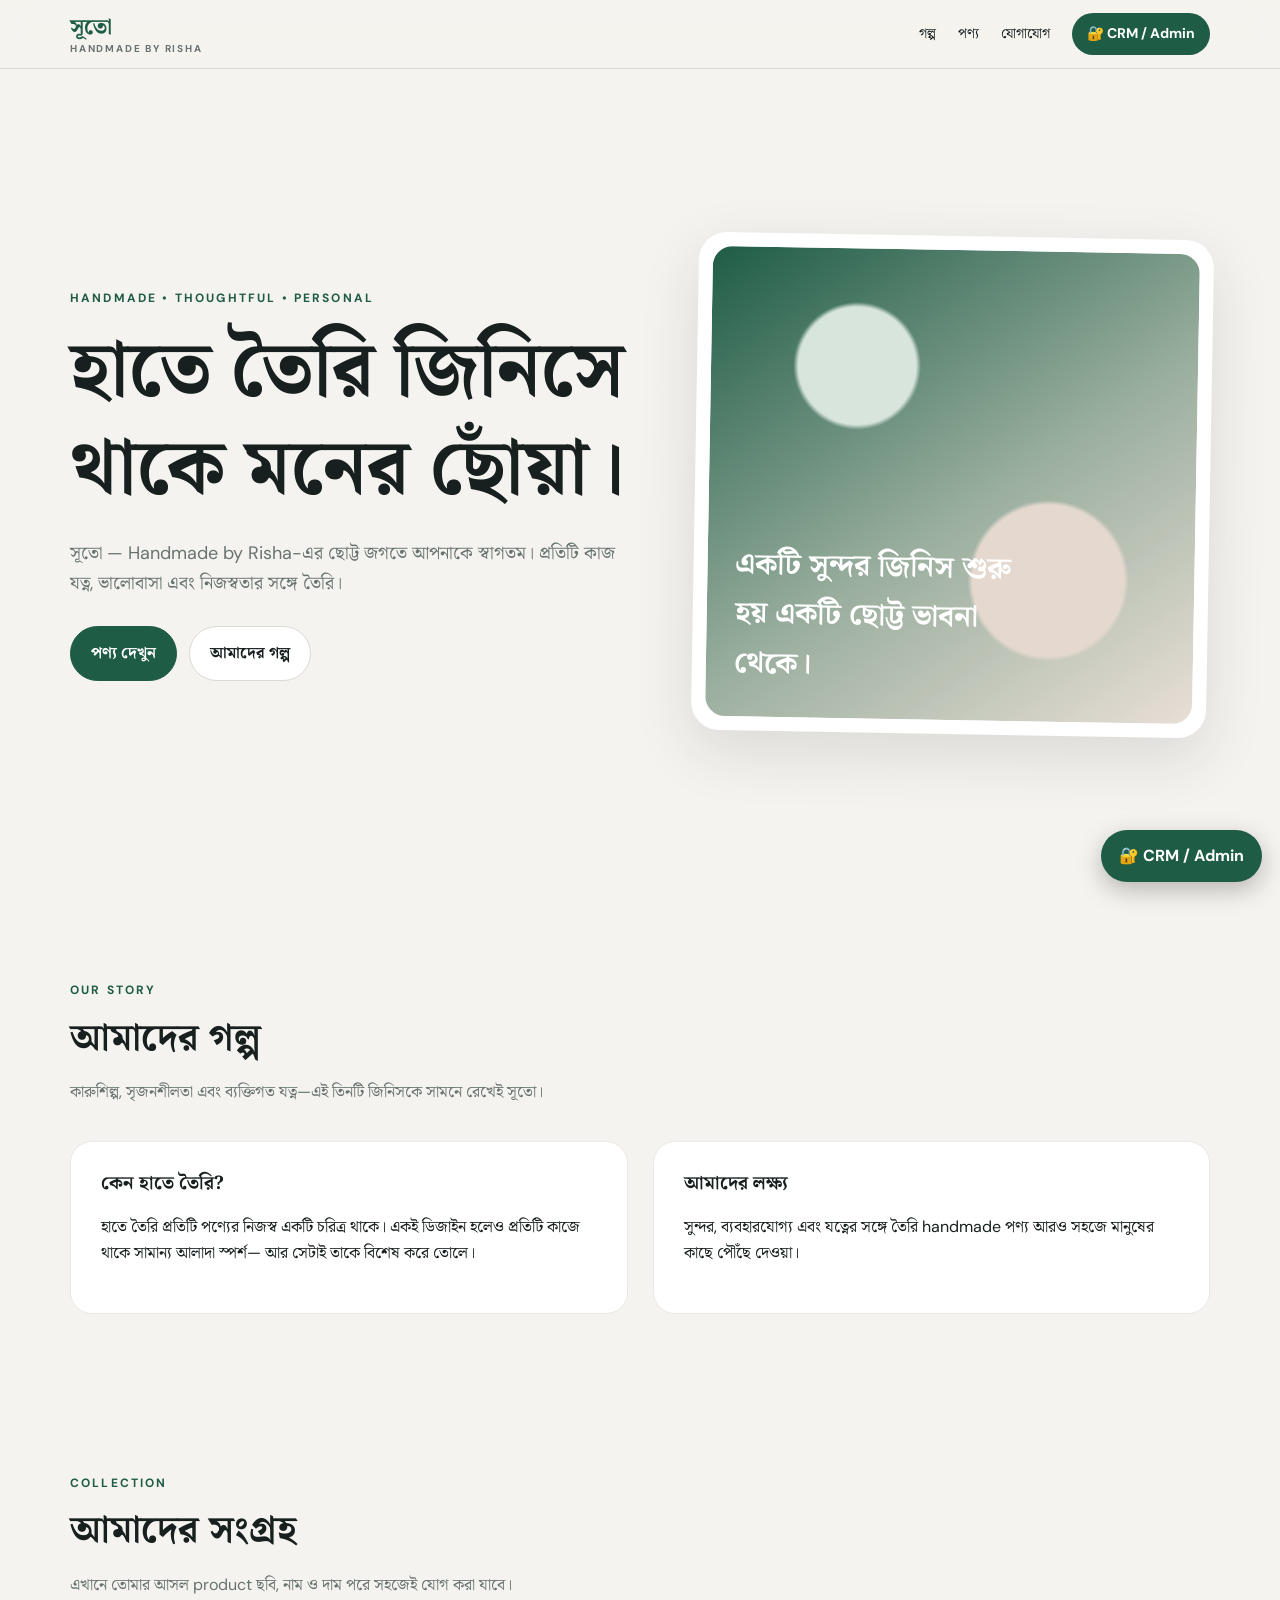
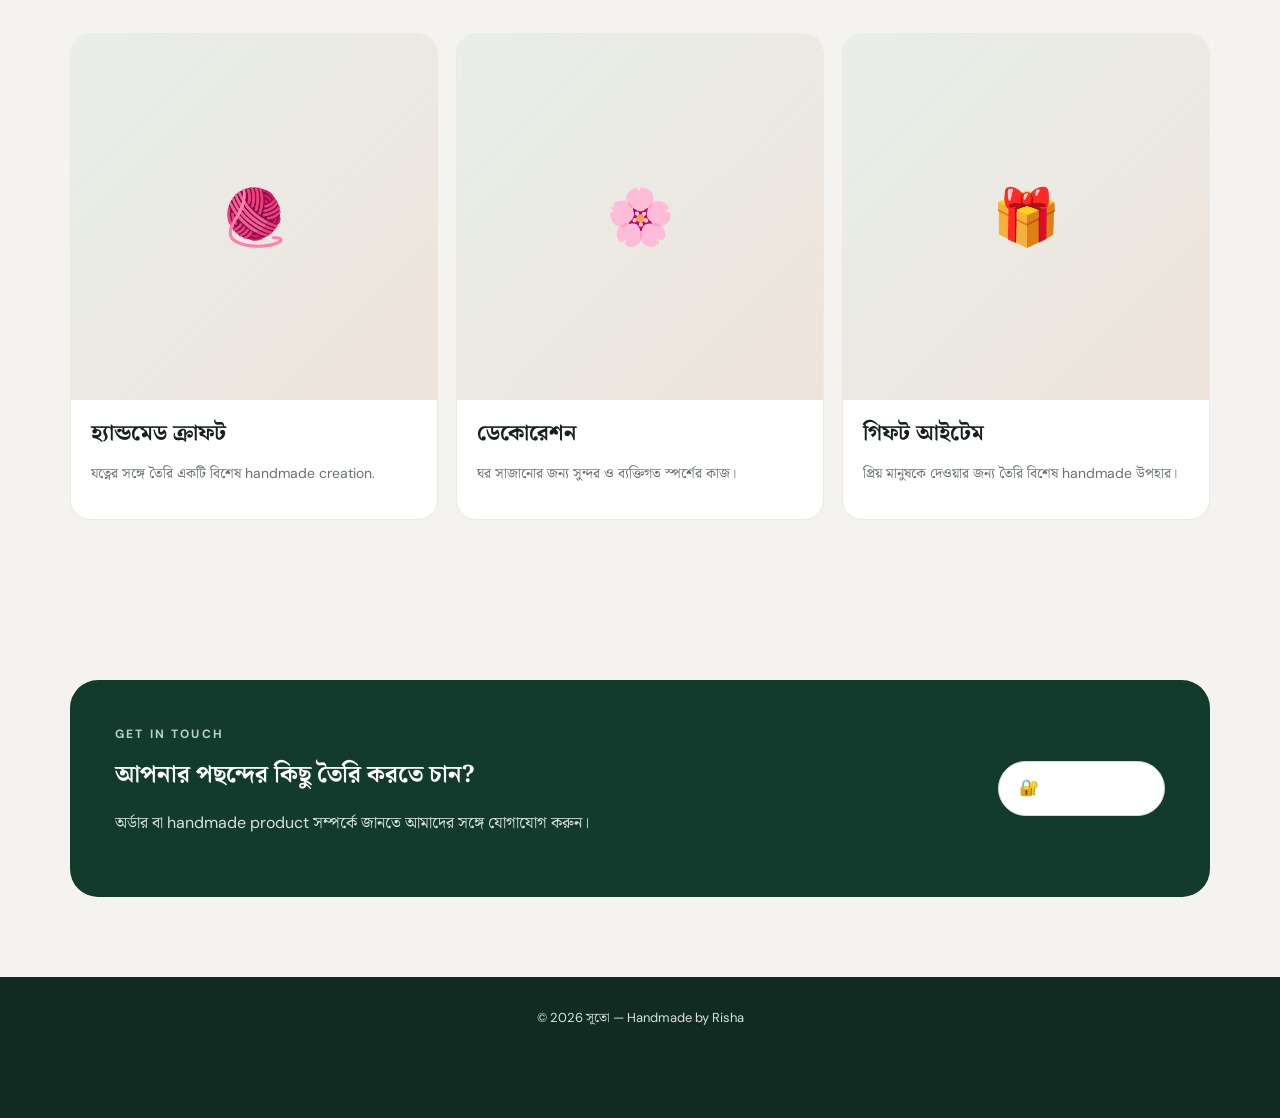
==== index.html @ 5e47f419 "Update index.html" ====
<!DOCTYPE html>
<html lang="bn">
<head>
  <meta charset="UTF-8">
  <meta name="viewport" content="width=device-width, initial-scale=1.0">
  <meta name="description" content="সূতো — Handmade by Risha | হাতে তৈরি সুন্দর ও যত্নের পণ্য">
  <title>সূতো — Handmade by Risha</title>

  <style>
    @import url('https://fonts.googleapis.com/css2?family=DM+Sans:wght@400;500;600;700&family=Noto+Serif+Bengali:wght@400;600;700&display=swap');

    :root{
      --bg:#f5f3ef;
      --paper:#ffffff;
      --ink:#17201f;
      --muted:#68736f;
      --green:#1e5c46;
      --green-dark:#123b2d;
      --line:#ddd9d3;
      --accent:#6b5549;
      --soft:#eaf0ec;
    }

    *{box-sizing:border-box;scroll-behavior:smooth}
    body{
      margin:0;
      background:var(--bg);
      color:var(--ink);
      font-family:"DM Sans","Noto Serif Bengali",sans-serif;
      line-height:1.65;
    }
    a{text-decoration:none;color:inherit}
    img{display:block;width:100%}

    .topbar{
      position:sticky;
      top:0;
      z-index:1000;
      background:rgba(245,243,239,.94);
      backdrop-filter:blur(14px);
      border-bottom:1px solid var(--line);
    }

    .nav{
      max-width:1180px;
      margin:auto;
      min-height:68px;
      padding:0 20px;
      display:flex;
      align-items:center;
      justify-content:space-between;
      gap:20px;
    }

    .brand{
      font-family:"Noto Serif Bengali",serif;
      font-size:22px;
      font-weight:700;
      color:var(--green);
      white-space:nowrap;
    }

    .brand small{
      display:block;
      font-family:"DM Sans",sans-serif;
      font-size:10px;
      letter-spacing:.18em;
      color:var(--muted);
      margin-top:-5px;
    }

    .links{
      display:flex;
      align-items:center;
      gap:22px;
      font-size:14px;
    }

    .links a:hover{color:var(--green)}

    .crm-nav{
      background:var(--green);
      color:#fff!important;
      padding:9px 15px;
      border-radius:999px;
      font-weight:700;
    }

    .hero{
      max-width:1180px;
      margin:auto;
      min-height:calc(100vh - 68px);
      padding:70px 20px;
      display:grid;
      grid-template-columns:1.05fr .95fr;
      align-items:center;
      gap:55px;
    }

    .eyebrow{
      color:var(--green);
      letter-spacing:.18em;
      text-transform:uppercase;
      font-size:12px;
      font-weight:700;
      margin-bottom:15px;
    }

    h1,h2,h3{
      font-family:"Noto Serif Bengali",serif;
      line-height:1.25;
      margin-top:0;
    }

    h1{
      font-size:clamp(42px,7vw,78px);
      margin-bottom:20px;
    }

    .hero p{
      max-width:600px;
      color:var(--muted);
      font-size:18px;
    }

    .actions{
      display:flex;
      flex-wrap:wrap;
      gap:12px;
      margin-top:28px;
    }

    .btn{
      display:inline-flex;
      align-items:center;
      justify-content:center;
      padding:13px 20px;
      border-radius:999px;
      font-weight:700;
      border:1px solid var(--line);
    }

    .btn-primary{
      background:var(--green);
      color:#fff;
      border-color:var(--green);
    }

    .btn-secondary{background:#fff}

    .hero-card{
      background:var(--paper);
      border-radius:28px;
      padding:14px;
      box-shadow:0 20px 60px rgba(23,32,31,.12);
      transform:rotate(1deg);
    }

    .hero-art{
      min-height:470px;
      border-radius:20px;
      background:
        radial-gradient(circle at 30% 25%, #d8e5dc 0 12%, transparent 13%),
        radial-gradient(circle at 70% 70%, #e4d8cf 0 16%, transparent 17%),
        linear-gradient(145deg,#1e5c46,#9baf9f 55%,#e9dfd6);
      display:flex;
      align-items:flex-end;
      padding:28px;
      color:#fff;
    }

    .hero-art strong{
      font-family:"Noto Serif Bengali",serif;
      font-size:30px;
      max-width:300px;
    }

    section{
      max-width:1180px;
      margin:auto;
      padding:80px 20px;
    }

    .section-head{
      max-width:700px;
      margin-bottom:35px;
    }

    .section-head h2{font-size:38px;margin-bottom:10px}
    .section-head p{color:var(--muted)}

    .story{
      display:grid;
      grid-template-columns:1fr 1fr;
      gap:25px;
    }

    .panel{
      background:var(--paper);
      border:1px solid #ece9e4;
      border-radius:22px;
      padding:30px;
    }

    .products{
      display:grid;
      grid-template-columns:repeat(3,1fr);
      gap:18px;
    }

    .product{
      background:var(--paper);
      border-radius:20px;
      overflow:hidden;
      border:1px solid #ece9e4;
    }

    .product-img{
      aspect-ratio:1/1;
      display:flex;
      align-items:center;
      justify-content:center;
      font-size:55px;
      background:linear-gradient(135deg,#e8eee9,#eee4dc);
    }

    .product-body{padding:20px}
    .product-body h3{margin-bottom:5px;font-size:22px}
    .product-body p{color:var(--muted);font-size:14px}

    .contact{
      background:var(--green-dark);
      color:#fff;
      border-radius:28px;
      padding:45px;
      display:flex;
      justify-content:space-between;
      align-items:center;
      gap:25px;
    }

    .contact p{color:#d7e2dd}

    footer{
      background:#102b22;
      color:#d7e2dd;
      text-align:center;
      padding:30px 20px 90px;
      font-size:13px;
    }

    .crm-float{
      position:fixed;
      right:18px;
      bottom:18px;
      z-index:2000;
      background:var(--green);
      color:#fff;
      padding:13px 18px;
      border-radius:999px;
      font-weight:700;
      box-shadow:0 8px 25px rgba(0,0,0,.25);
    }

    .crm-float:hover{background:var(--green-dark)}

    @media(max-width:800px){
      .links a:not(.crm-nav){display:none}
      .hero{grid-template-columns:1fr;padding-top:50px}
      .hero-art{min-height:330px}
      .story,.products{grid-template-columns:1fr}
      section{padding:60px 18px}
      .contact{padding:30px;display:block}
      .contact .btn{margin-top:15px}
    }
  </style>
</head>

<body>

  <header class="topbar">
    <nav class="nav">
      <a class="brand" href="#home">
        সূতো
        <small>HANDMADE BY RISHA</small>
      </a>

      <div class="links">
        <a href="#story">গল্প</a>
        <a href="#products">পণ্য</a>
        <a href="#contact">যোগাযোগ</a>
        <a class="crm-nav" href="https://suto-hande-crm.vercel.app/" target="_blank" rel="noopener noreferrer">
          🔐 CRM / Admin
        </a>
      </div>
    </nav>
  </header>

  <main>

    <section class="hero" id="home">
      <div>
        <div class="eyebrow">Handmade • Thoughtful • Personal</div>
        <h1>হাতে তৈরি জিনিসে<br>থাকে মনের ছোঁয়া।</h1>
        <p>
          সূতো — Handmade by Risha-এর ছোট্ট জগতে আপনাকে স্বাগতম।
          প্রতিটি কাজ যত্ন, ভালোবাসা এবং নিজস্বতার সঙ্গে তৈরি।
        </p>

        <div class="actions">
          <a class="btn btn-primary" href="#products">পণ্য দেখুন</a>
          <a class="btn btn-secondary" href="#story">আমাদের গল্প</a>
        </div>
      </div>

      <div class="hero-card">
        <div class="hero-art">
          <strong>একটি সুন্দর জিনিস শুরু হয় একটি ছোট্ট ভাবনা থেকে।</strong>
        </div>
      </div>
    </section>

    <section id="story">
      <div class="section-head">
        <div class="eyebrow">Our Story</div>
        <h2>আমাদের গল্প</h2>
        <p>কারুশিল্প, সৃজনশীলতা এবং ব্যক্তিগত যত্ন—এই তিনটি জিনিসকে সামনে রেখেই সূতো।</p>
      </div>

      <div class="story">
        <div class="panel">
          <h3>কেন হাতে তৈরি?</h3>
          <p>
            হাতে তৈরি প্রতিটি পণ্যের নিজস্ব একটি চরিত্র থাকে।
            একই ডিজাইন হলেও প্রতিটি কাজে থাকে সামান্য আলাদা স্পর্শ—
            আর সেটাই তাকে বিশেষ করে তোলে।
          </p>
        </div>

        <div class="panel">
          <h3>আমাদের লক্ষ্য</h3>
          <p>
            সুন্দর, ব্যবহারযোগ্য এবং যত্নের সঙ্গে তৈরি handmade পণ্য
            আরও সহজে মানুষের কাছে পৌঁছে দেওয়া।
          </p>
        </div>
      </div>
    </section>

    <section id="products">
      <div class="section-head">
        <div class="eyebrow">Collection</div>
        <h2>আমাদের সংগ্রহ</h2>
        <p>এখানে তোমার আসল product ছবি, নাম ও দাম পরে সহজেই যোগ করা যাবে।</p>
      </div>

      <div class="products">
        <article class="product">
          <div class="product-img">🧶</div>
          <div class="product-body">
            <h3>হ্যান্ডমেড ক্রাফট</h3>
            <p>যত্নের সঙ্গে তৈরি একটি বিশেষ handmade creation.</p>
          </div>
        </article>

        <article class="product">
          <div class="product-img">🌸</div>
          <div class="product-body">
            <h3>ডেকোরেশন</h3>
            <p>ঘর সাজানোর জন্য সুন্দর ও ব্যক্তিগত স্পর্শের কাজ।</p>
          </div>
        </article>

        <article class="product">
          <div class="product-img">🎁</div>
          <div class="product-body">
            <h3>গিফট আইটেম</h3>
            <p>প্রিয় মানুষকে দেওয়ার জন্য তৈরি বিশেষ handmade উপহার।</p>
          </div>
        </article>
      </div>
    </section>

    <section id="contact">
      <div class="contact">
        <div>
          <div class="eyebrow" style="color:#b9d2c7">Get in touch</div>
          <h2>আপনার পছন্দের কিছু তৈরি করতে চান?</h2>
          <p>অর্ডার বা handmade product সম্পর্কে জানতে আমাদের সঙ্গে যোগাযোগ করুন।</p>
        </div>

        <a class="btn btn-secondary" href="https://suto-hande-crm.vercel.app/" target="_blank" rel="noopener noreferrer">
          🔐 CRM / Admin
        </a>
      </div>
    </section>

  </main>

  <footer>
    © 2026 সূতো — Handmade by Risha
  </footer>

  <!-- Floating CRM access -->
  <a
    class="crm-float"
    href="https://suto-hande-crm.vercel.app/"
    target="_blank"
    rel="noopener noreferrer"
    aria-label="Open CRM Admin"
  >
    🔐 CRM / Admin
  </a>

</body>
</html>
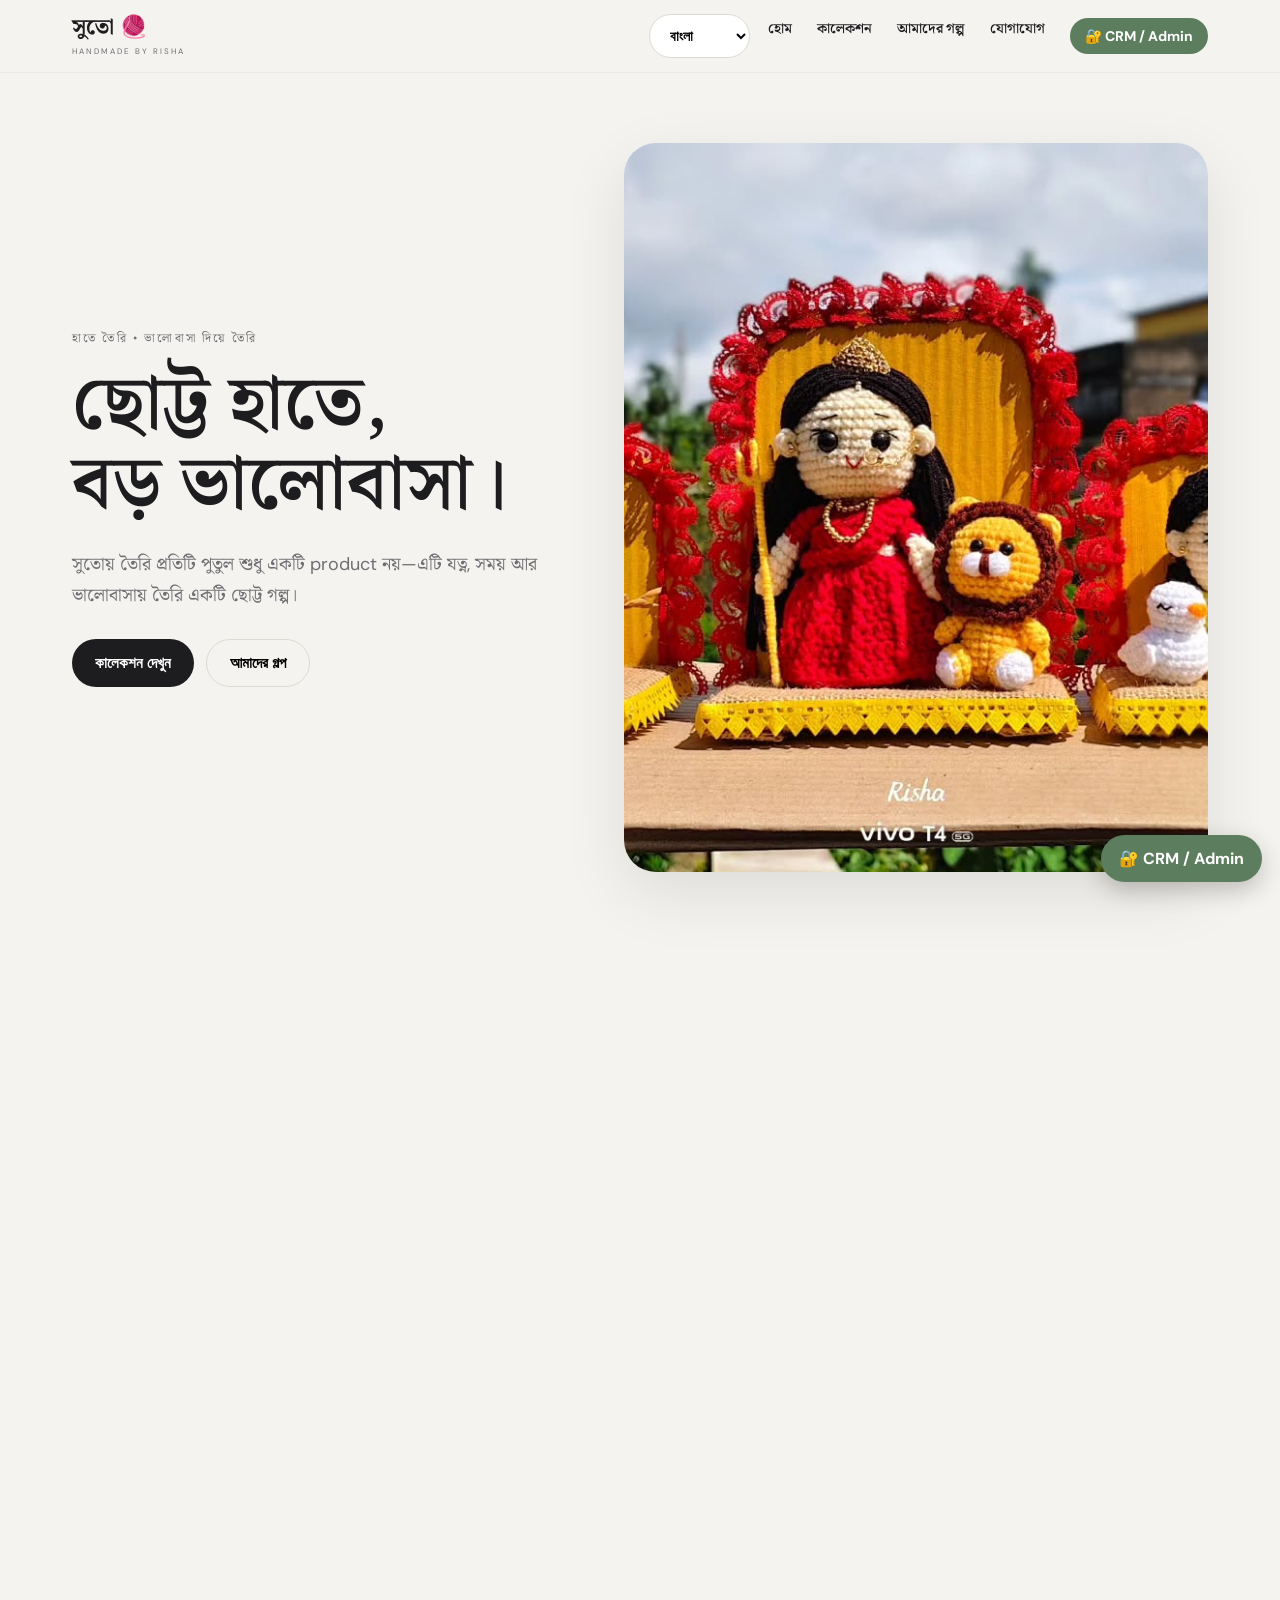
==== commit 06009d85: "Update index.html" ====
--- a/index.html
+++ b/index.html
@@ -1,416 +1,1045 @@
-<!DOCTYPE html>
+<!doctype html>
 <html lang="bn">
 <head>
-  <meta charset="UTF-8">
-  <meta name="viewport" content="width=device-width, initial-scale=1.0">
-  <meta name="description" content="সূতো — Handmade by Risha | হাতে তৈরি সুন্দর ও যত্নের পণ্য">
-  <title>সূতো — Handmade by Risha</title>
-
-  <style>
-    @import url('https://fonts.googleapis.com/css2?family=DM+Sans:wght@400;500;600;700&family=Noto+Serif+Bengali:wght@400;600;700&display=swap');
-
-    :root{
-      --bg:#f5f3ef;
-      --paper:#ffffff;
-      --ink:#17201f;
-      --muted:#68736f;
-      --green:#1e5c46;
-      --green-dark:#123b2d;
-      --line:#ddd9d3;
-      --accent:#6b5549;
-      --soft:#eaf0ec;
-    }
-
-    *{box-sizing:border-box;scroll-behavior:smooth}
-    body{
-      margin:0;
-      background:var(--bg);
-      color:var(--ink);
-      font-family:"DM Sans","Noto Serif Bengali",sans-serif;
-      line-height:1.65;
-    }
-    a{text-decoration:none;color:inherit}
-    img{display:block;width:100%}
-
-    .topbar{
-      position:sticky;
-      top:0;
-      z-index:1000;
-      background:rgba(245,243,239,.94);
-      backdrop-filter:blur(14px);
-      border-bottom:1px solid var(--line);
-    }
-
-    .nav{
-      max-width:1180px;
-      margin:auto;
-      min-height:68px;
-      padding:0 20px;
-      display:flex;
-      align-items:center;
-      justify-content:space-between;
-      gap:20px;
-    }
-
-    .brand{
-      font-family:"Noto Serif Bengali",serif;
-      font-size:22px;
-      font-weight:700;
-      color:var(--green);
-      white-space:nowrap;
-    }
-
-    .brand small{
-      display:block;
-      font-family:"DM Sans",sans-serif;
-      font-size:10px;
-      letter-spacing:.18em;
-      color:var(--muted);
-      margin-top:-5px;
-    }
-
-    .links{
-      display:flex;
-      align-items:center;
-      gap:22px;
-      font-size:14px;
-    }
-
-    .links a:hover{color:var(--green)}
-
-    .crm-nav{
-      background:var(--green);
-      color:#fff!important;
-      padding:9px 15px;
-      border-radius:999px;
-      font-weight:700;
-    }
-
-    .hero{
-      max-width:1180px;
-      margin:auto;
-      min-height:calc(100vh - 68px);
-      padding:70px 20px;
-      display:grid;
-      grid-template-columns:1.05fr .95fr;
-      align-items:center;
-      gap:55px;
-    }
-
-    .eyebrow{
-      color:var(--green);
-      letter-spacing:.18em;
-      text-transform:uppercase;
-      font-size:12px;
-      font-weight:700;
-      margin-bottom:15px;
-    }
-
-    h1,h2,h3{
-      font-family:"Noto Serif Bengali",serif;
-      line-height:1.25;
-      margin-top:0;
-    }
-
-    h1{
-      font-size:clamp(42px,7vw,78px);
-      margin-bottom:20px;
-    }
-
-    .hero p{
-      max-width:600px;
-      color:var(--muted);
-      font-size:18px;
-    }
-
-    .actions{
-      display:flex;
-      flex-wrap:wrap;
-      gap:12px;
-      margin-top:28px;
-    }
-
-    .btn{
-      display:inline-flex;
-      align-items:center;
-      justify-content:center;
-      padding:13px 20px;
-      border-radius:999px;
-      font-weight:700;
-      border:1px solid var(--line);
-    }
-
-    .btn-primary{
-      background:var(--green);
-      color:#fff;
-      border-color:var(--green);
-    }
-
-    .btn-secondary{background:#fff}
-
-    .hero-card{
-      background:var(--paper);
-      border-radius:28px;
-      padding:14px;
-      box-shadow:0 20px 60px rgba(23,32,31,.12);
-      transform:rotate(1deg);
-    }
-
-    .hero-art{
-      min-height:470px;
-      border-radius:20px;
-      background:
-        radial-gradient(circle at 30% 25%, #d8e5dc 0 12%, transparent 13%),
-        radial-gradient(circle at 70% 70%, #e4d8cf 0 16%, transparent 17%),
-        linear-gradient(145deg,#1e5c46,#9baf9f 55%,#e9dfd6);
-      display:flex;
-      align-items:flex-end;
-      padding:28px;
-      color:#fff;
-    }
-
-    .hero-art strong{
-      font-family:"Noto Serif Bengali",serif;
-      font-size:30px;
-      max-width:300px;
-    }
-
-    section{
-      max-width:1180px;
-      margin:auto;
-      padding:80px 20px;
-    }
-
-    .section-head{
-      max-width:700px;
-      margin-bottom:35px;
-    }
-
-    .section-head h2{font-size:38px;margin-bottom:10px}
-    .section-head p{color:var(--muted)}
-
-    .story{
-      display:grid;
-      grid-template-columns:1fr 1fr;
-      gap:25px;
-    }
-
-    .panel{
-      background:var(--paper);
-      border:1px solid #ece9e4;
-      border-radius:22px;
-      padding:30px;
-    }
-
-    .products{
-      display:grid;
-      grid-template-columns:repeat(3,1fr);
-      gap:18px;
-    }
-
-    .product{
-      background:var(--paper);
-      border-radius:20px;
-      overflow:hidden;
-      border:1px solid #ece9e4;
-    }
-
-    .product-img{
-      aspect-ratio:1/1;
-      display:flex;
-      align-items:center;
-      justify-content:center;
-      font-size:55px;
-      background:linear-gradient(135deg,#e8eee9,#eee4dc);
-    }
-
-    .product-body{padding:20px}
-    .product-body h3{margin-bottom:5px;font-size:22px}
-    .product-body p{color:var(--muted);font-size:14px}
-
-    .contact{
-      background:var(--green-dark);
-      color:#fff;
-      border-radius:28px;
-      padding:45px;
-      display:flex;
-      justify-content:space-between;
-      align-items:center;
-      gap:25px;
-    }
-
-    .contact p{color:#d7e2dd}
-
-    footer{
-      background:#102b22;
-      color:#d7e2dd;
-      text-align:center;
-      padding:30px 20px 90px;
-      font-size:13px;
-    }
-
-    .crm-float{
-      position:fixed;
-      right:18px;
-      bottom:18px;
-      z-index:2000;
-      background:var(--green);
-      color:#fff;
-      padding:13px 18px;
-      border-radius:999px;
-      font-weight:700;
-      box-shadow:0 8px 25px rgba(0,0,0,.25);
-    }
-
-    .crm-float:hover{background:var(--green-dark)}
-
-    @media(max-width:800px){
-      .links a:not(.crm-nav){display:none}
-      .hero{grid-template-columns:1fr;padding-top:50px}
-      .hero-art{min-height:330px}
-      .story,.products{grid-template-columns:1fr}
-      section{padding:60px 18px}
-      .contact{padding:30px;display:block}
-      .contact .btn{margin-top:15px}
-    }
-  </style>
+<meta charset="UTF-8">
+<meta name="viewport" content="width=device-width,initial-scale=1">
+<meta name="description" content="সুতো — Handmade by Risha | Handmade Wool Dolls">
+<title>সুতো — Handmade by Risha</title>
+
+<style>
+@import url('https://fonts.googleapis.com/css2?family=DM+Sans:wght@400;500;600;700&family=Noto+Serif+Bengali:wght@400;600;700&display=swap');
+
+:root{
+  --bg:#f5f3ef;
+  --ink:#1d1d1f;
+  --muted:#6e6e73;
+  --paper:#fff;
+  --line:#ddd9d3;
+  --accent:#6b5549;
+  --green:#5d7e5e;
+}
+
+*{box-sizing:border-box}
+html{scroll-behavior:smooth}
+body{
+  margin:0;
+  background:var(--bg);
+  color:var(--ink);
+  font-family:"DM Sans","Noto Serif Bengali",sans-serif;
+  overflow-x:hidden;
+}
+a{text-decoration:none;color:inherit}
+img{display:block;width:100%}
+
+/* NAV */
+nav{
+  position:sticky;
+  top:0;
+  z-index:100;
+  background:#f5f3efee;
+  backdrop-filter:blur(18px);
+  border-bottom:1px solid #0000000b;
+  animation:navDrop .7s cubic-bezier(.2,.8,.2,1) both;
+}
+.nav{
+  max-width:1180px;
+  margin:auto;
+  min-height:72px;
+  padding:0 22px;
+  display:flex;
+  align-items:center;
+  justify-content:space-between;
+  gap:16px;
+}
+.brand{
+  font-family:"Noto Serif Bengali",serif;
+  font-size:22px;
+  font-weight:700;
+  line-height:1;
+}
+.brand small{
+  display:block;
+  font:8px "DM Sans";
+  letter-spacing:.25em;
+  color:var(--muted);
+  margin-top:7px;
+}
+.nav-right{
+  display:flex;
+  align-items:center;
+  gap:18px;
+}
+.links{
+  display:flex;
+  gap:25px;
+  font-size:14px;
+  font-weight:600;
+}
+.language{
+  border:1px solid var(--line);
+  background:#fff;
+  border-radius:999px;
+  padding:11px 16px;
+  font:600 14px "DM Sans";
+  cursor:pointer;
+  outline:none;
+}
+.menu{
+  display:none;
+  background:none;
+  border:0;
+  font-size:28px;
+  cursor:pointer;
+}
+
+/* HERO */
+.hero,.section{
+  max-width:1180px;
+  margin:auto;
+  padding:70px 22px;
+}
+.hero{
+  min-height:calc(100vh - 72px);
+  display:grid;
+  grid-template-columns:1fr 1.15fr;
+  align-items:center;
+  gap:45px;
+}
+.eyebrow{
+  font-size:12px;
+  letter-spacing:.18em;
+  text-transform:uppercase;
+  color:var(--muted);
+  margin-bottom:18px;
+}
+h1,h2,h3{
+  font-family:"Noto Serif Bengali",serif;
+  font-weight:600;
+}
+h1{
+  font-size:clamp(44px,6vw,76px);
+  line-height:1.05;
+  margin:0 0 24px;
+}
+h2{
+  font-size:clamp(34px,5vw,54px);
+  line-height:1.1;
+  margin:0 0 18px;
+}
+.hero p{
+  max-width:560px;
+  color:var(--muted);
+  font-size:18px;
+  line-height:1.7;
+}
+.actions{
+  display:flex;
+  gap:12px;
+  flex-wrap:wrap;
+  margin-top:28px;
+}
+.btn{
+  border:0;
+  border-radius:999px;
+  padding:14px 23px;
+  font-weight:600;
+  cursor:pointer;
+  font-size:15px;
+}
+.primary{background:var(--ink);color:#fff}
+.secondary{background:transparent;border:1px solid var(--line)}
+.hero-img,.product-img{
+  overflow:hidden;
+  border-radius:32px;
+  box-shadow:0 22px 65px #00000018;
+}
+.hero-img img{
+  aspect-ratio:4/5;
+  object-fit:cover;
+}
+
+/* COLLECTION */
+.head{
+  display:flex;
+  justify-content:space-between;
+  gap:25px;
+  align-items:end;
+  margin-bottom:34px;
+}
+.head p{
+  max-width:430px;
+  color:var(--muted);
+  line-height:1.7;
+}
+
+/* PRODUCTS */
+.product{
+  display:grid;
+  grid-template-columns:1.05fr .95fr;
+  background:var(--paper);
+  border-radius:28px;
+  overflow:hidden;
+  box-shadow:0 18px 55px #0000000d;
+  margin-bottom:32px;
+}
+.product-img{
+  border-radius:0;
+  box-shadow:none;
+  min-height:570px;
+}
+.product-img img{
+  width:100%;
+  height:100%;
+  min-height:570px;
+  object-fit:cover;
+}
+.content{
+  padding:60px;
+  display:flex;
+  flex-direction:column;
+  justify-content:center;
+}
+.content h3{
+  font-size:clamp(32px,4vw,50px);
+  line-height:1.15;
+  margin:0 0 18px;
+}
+.content p{
+  color:var(--muted);
+  font-size:17px;
+  line-height:1.7;
+}
+.price{
+  font-size:30px;
+  font-weight:700;
+  margin:20px 0 25px;
+}
+.pay{
+  padding-top:20px;
+  border-top:1px solid var(--line);
+  margin-top:10px;
+}
+.pay small{
+  color:var(--muted);
+  display:block;
+  margin-bottom:12px;
+}
+.pay form{
+  margin-top:10px;
+  min-height:65px;
+}
+
+/* STORY */
+.story{
+  background:var(--ink);
+  color:#fff;
+  border-radius:28px;
+  padding:65px;
+  display:grid;
+  grid-template-columns:1fr 1fr;
+  gap:50px;
+}
+.story p{
+  color:#bbb;
+  font-size:17px;
+  line-height:1.8;
+}
+.story-card{
+  background:#2b2b2e;
+  border-radius:22px;
+  padding:30px;
+}
+.story-card strong{
+  display:block;
+  font-size:30px;
+  margin-bottom:8px;
+}
+
+/* ORDER PAGE */
+#order{display:none}
+#order.order-visible{display:block;}
+.order{
+  background:var(--paper);
+  border:1px solid var(--line);
+  border-radius:28px;
+  padding:50px;
+  box-shadow:0 18px 55px #0000000d;
+}
+.grid{
+  display:grid;
+  grid-template-columns:1fr 1fr;
+  gap:18px;
+}
+.full{grid-column:1/-1}
+label{
+  font-weight:600;
+  font-size:14px;
+}
+input,textarea{
+  width:100%;
+  margin-top:8px;
+  border:1px solid var(--line);
+  background:#faf9f7;
+  border-radius:16px;
+  padding:15px;
+  font:inherit;
+}
+textarea{
+  min-height:125px;
+  resize:vertical;
+}
+.summary{
+  margin-top:24px;
+  background:#ece7e1;
+  border-radius:20px;
+  padding:22px;
+  display:flex;
+  justify-content:space-between;
+  font-size:18px;
+}
+.summary strong{font-size:27px}
+.wa{
+  width:100%;
+  margin-top:18px;
+  border:0;
+  border-radius:999px;
+  padding:16px;
+  background:var(--green);
+  color:#fff;
+  font-weight:600;
+  font-size:16px;
+  cursor:pointer;
+}
+.contact-info{
+  color:var(--muted);
+  font-size:14px;
+  margin-top:15px;
+  line-height:1.7;
+}
+.contact-info a{
+  text-decoration:underline;
+}
+
+/* FOOTER */
+footer{
+  border-top:1px solid var(--line);
+  padding:50px 22px;
+  color:var(--muted);
+}
+.foot{
+  max-width:1180px;
+  margin:auto;
+  display:flex;
+  justify-content:space-between;
+  gap:20px;
+  flex-wrap:wrap;
+}
+.creator{
+  width:100%;
+  text-align:center;
+  margin-top:18px;
+  font-size:12px;
+  letter-spacing:.18em;
+  text-transform:uppercase;
+  color:#8a827b;
+}
+
+/* PREMIUM MOTION */
+.hero-copy>*{
+  opacity:0;
+  transform:translateY(24px);
+  animation:fadeUp .8s cubic-bezier(.2,.8,.2,1) forwards;
+}
+.hero-copy .eyebrow{animation-delay:.12s}
+.hero-copy h1{animation-delay:.22s}
+.hero-copy p{animation-delay:.34s}
+.hero-copy .actions{animation-delay:.46s}
+.hero-img{
+  opacity:0;
+  transform:translateY(28px) scale(.985);
+  animation:heroIn 1s cubic-bezier(.2,.8,.2,1) .28s forwards;
+}
+.hero-img img,.product-img img{
+  transition:transform 1s cubic-bezier(.2,.7,.2,1);
+}
+.hero-img:hover img{transform:scale(1.045)}
+.product:hover .product-img img{transform:scale(1.035)}
+.btn,.wa{
+  position:relative;
+  overflow:hidden;
+  transition:transform .25s ease,box-shadow .25s ease,background .25s ease;
+}
+.btn:hover,.wa:hover{
+  transform:translateY(-3px);
+  box-shadow:0 12px 28px #0000001c;
+}
+.btn:active,.wa:active{transform:translateY(0) scale(.98)}
+.btn::after,.wa::after{
+  content:"";
+  position:absolute;
+  top:0;
+  left:-120%;
+  width:55%;
+  height:100%;
+  background:linear-gradient(90deg,transparent,#ffffff55,transparent);
+  transform:skewX(-18deg);
+  transition:left .7s ease;
+}
+.btn:hover::after,.wa:hover::after{left:150%}
+.story{
+  animation:storyFloat 8s ease-in-out infinite;
+}
+.story-card{
+  transition:transform .35s ease,box-shadow .35s ease;
+}
+.story-card:hover{
+  transform:translateY(-8px) rotate(.4deg);
+  box-shadow:0 18px 40px #00000025;
+}
+.order{
+  transition:transform .35s ease,box-shadow .35s ease;
+}
+.order:hover{
+  transform:translateY(-4px);
+  box-shadow:0 25px 65px #00000012;
+}
+
+.reveal{
+  opacity:0;
+  transform:translateY(22px);
+  transition:opacity .8s ease,transform .8s cubic-bezier(.2,.8,.2,1);
+}
+.reveal.visible{
+  opacity:1;
+  transform:translateY(0);
+}
+
+@keyframes navDrop{
+  from{opacity:0;transform:translateY(-16px)}
+  to{opacity:1;transform:none}
+}
+@keyframes fadeUp{
+  to{opacity:1;transform:none}
+}
+@keyframes heroIn{
+  to{opacity:1;transform:none}
+}
+@keyframes storyFloat{
+  0%,100%{transform:translateY(0)}
+  50%{transform:translateY(-4px)}
+}
+
+@media(max-width:800px){
+  .nav{
+    min-height:64px;
+    padding:0 18px;
+  }
+  .nav-right{gap:8px}
+  .links{
+    display:none;
+    position:absolute;
+    top:64px;
+    left:0;
+    right:0;
+    padding:18px 22px;
+    background:#f5f3effa;
+    flex-direction:column;
+    gap:15px;
+    border-bottom:1px solid var(--line);
+  }
+  .links.open{display:flex}
+  .menu{display:block}
+  .language{padding:10px 13px}
+  .hero{
+    grid-template-columns:1fr;
+    min-height:auto;
+    padding-top:30px;
+  }
+  .hero-img{order:1}
+  .hero-copy{order:2}
+  .section{padding:60px 18px}
+  .head{display:block}
+  .product{grid-template-columns:1fr}
+  .product-img{min-height:390px}
+  .product-img img{min-height:390px}
+  .content{padding:35px 25px}
+  .story{
+    grid-template-columns:1fr;
+    padding:35px 25px;
+  }
+  .order{padding:28px 22px}
+  .grid{grid-template-columns:1fr}
+  .full{grid-column:auto}
+}
+
+@media(prefers-reduced-motion:reduce){
+  *{
+    animation-duration:.01ms!important;
+    animation-iteration-count:1!important;
+    transition-duration:.01ms!important;
+    scroll-behavior:auto!important;
+  }
+}
+
+/* CRM ACCESS */
+.crm-nav{
+  display:inline-flex;
+  align-items:center;
+  gap:6px;
+  background:var(--green);
+  color:#fff!important;
+  padding:9px 15px;
+  border-radius:999px;
+  font-weight:700;
+}
+.crm-float{
+  position:fixed;
+  right:18px;
+  bottom:18px;
+  z-index:2000;
+  background:var(--green);
+  color:#fff;
+  padding:13px 18px;
+  border-radius:999px;
+  font-weight:700;
+  box-shadow:0 8px 25px rgba(0,0,0,.22);
+  transition:transform .25s ease,background .25s ease,box-shadow .25s ease;
+}
+.crm-float:hover{
+  background:#123b2d;
+  transform:translateY(-3px);
+  box-shadow:0 12px 30px rgba(0,0,0,.25);
+}
+@media(max-width:800px){
+  .crm-nav{padding:9px 12px;font-size:13px}
+  .crm-float{right:14px;bottom:14px;padding:12px 15px;font-size:13px}
+}
+
+</style>
 </head>
 
 <body>
 
-  <header class="topbar">
-    <nav class="nav">
-      <a class="brand" href="#home">
-        সূতো
-        <small>HANDMADE BY RISHA</small>
-      </a>
-
-      <div class="links">
-        <a href="#story">গল্প</a>
-        <a href="#products">পণ্য</a>
-        <a href="#contact">যোগাযোগ</a>
-        <a class="crm-nav" href="https://suto-hande-crm.vercel.app/" target="_blank" rel="noopener noreferrer">
+<nav>
+  <div class="nav">
+    <a class="brand" href="#home">
+      সুতো 🧶
+      <small>HANDMADE BY RISHA</small>
+    </a>
+
+    <div class="nav-right">
+      <select id="language" class="language" aria-label="Language">
+        <option value="bn">বাংলা</option>
+        <option value="hi">हिन्दी</option>
+        <option value="en">English</option>
+      </select>
+
+      <button class="menu" id="menu" aria-label="Menu">☰</button>
+
+      <div class="links" id="links">
+        <a href="#home" data-t="nav_home">হোম</a>
+        <a href="#collection" data-t="nav_collection">কালেকশন</a>
+        <a href="#story" data-t="nav_story">আমাদের গল্প</a>
+        <a href="#contact" data-t="nav_contact">যোগাযোগ</a>
+        <a class="crm-nav"
+           href="https://suto-hande-crm.vercel.app/"
+           target="_blank"
+           rel="noopener noreferrer">
           🔐 CRM / Admin
         </a>
       </div>
-    </nav>
-  </header>
-
-  <main>
-
-    <section class="hero" id="home">
+    </div>
+  </div>
+</nav>
+
+<main id="home">
+
+<section class="hero">
+  <div class="hero-copy">
+    <div class="eyebrow" data-t="hero_eyebrow">হাতে তৈরি • ভালোবাসা দিয়ে তৈরি</div>
+    <h1 data-t="hero_title">ছোট্ট হাতে,<br>বড় ভালোবাসা।</h1>
+    <p data-t="hero_text">
+      সুতোয় তৈরি প্রতিটি পুতুল শুধু একটি product নয়—এটি যত্ন, সময় আর ভালোবাসায় তৈরি একটি ছোট্ট গল্প।
+    </p>
+
+    <div class="actions">
+      <button class="btn primary" data-t="hero_collection" onclick="goToCollection()">কালেকশন দেখুন</button>
+      <button class="btn secondary" data-t="hero_story" onclick="goToStory()">আমাদের গল্প</button>
+    </div>
+  </div>
+
+  <div class="hero-img">
+    <img src="Wool-doll-3.jpg" alt="Handmade Wool Dolls" loading="eager"
+         onerror="this.onerror=null;this.src='Wool-doll-2.jpg';">
+  </div>
+</section>
+
+
+<section class="section reveal" id="collection">
+
+  <div class="head">
+    <div>
+      <div class="eyebrow" data-t="collection_eyebrow">কালেকশন</div>
+      <h2 data-t="collection_title">যে পুতুলে গল্প আছে।</h2>
+    </div>
+    <p data-t="collection_text">
+      হাতে তৈরি, সীমিত সংখ্যায় তৈরি এবং প্রতিটি piece-এ আলাদা যত্ন।
+    </p>
+  </div>
+
+
+  <!-- KRISHNA -->
+  <article class="product">
+
+    <div class="product-img">
+      <img src="Wool-doll-2.jpg"
+           alt="Krishna Handmade Wool Doll"
+           loading="lazy"
+           onerror="this.onerror=null;this.src='wool-doll-2.jpg';">
+    </div>
+
+    <div class="content">
+      <div class="eyebrow" data-t="featured_eyebrow">বিশেষ পিস • Handmade</div>
+
+      <h3 data-t="krishna_title">
+        Krishna —<br>Handmade Wool Doll 🧶
+      </h3>
+
+      <p data-t="krishna_desc">
+        হাতে তৈরি সুন্দর Krishna-themed wool doll.
+      </p>
+
+      <p data-t="handmade_love">ভালোবাসা দিয়ে তৈরি 💗</p>
+
+      <div class="price">₹600</div>
+
+      <button class="btn primary" data-t="order_now"
+              onclick="selectProduct('Krishna Handmade Wool Doll',600)">
+        🛒 Order Now
+      </button>
+
+      <div class="pay">
+        <small data-t="payment_live">Razorpay-এর মাধ্যমে নিরাপদ পেমেন্ট • Live Mode</small>
+
+        <form>
+          <script src="https://checkout.razorpay.com/v1/payment-button.js"
+                  data-payment_button_id="pl_TOyMl1ozqKXfO5"
+                  async>
+          </script>
+        </form>
+      </div>
+    </div>
+
+  </article>
+
+
+  <!-- HANDMADE WOOL DOLL -->
+  <article class="product">
+
+    <div class="content">
+      <div class="eyebrow" data-t="new_eyebrow">নতুন • Handmade</div>
+
+      <h3 data-t="doll_title">
+        Handmade<br>Wool Doll 🧸
+      </h3>
+
+      <p data-t="doll_desc">
+        হাতে তৈরি সুন্দর উলের পুতুল। প্রতিটি piece ভালোবাসা দিয়ে তৈরি।
+      </p>
+
+      <p data-t="handmade_love">ভালোবাসা দিয়ে তৈরি 💗</p>
+
+      <div class="price">₹499</div>
+
+      <button class="btn primary" data-t="order_now"
+              onclick="selectProduct('Handmade Wool Doll',499)">
+        🛒 Order Now
+      </button>
+
+      <div class="pay">
+        <small data-t="payment_live">Razorpay-এর মাধ্যমে নিরাপদ পেমেন্ট • Live Mode</small>
+
+        <form>
+          <script src="https://checkout.razorpay.com/v1/payment-button.js"
+                  data-payment_button_id="pl_TP02wz67WCRfMm"
+                  async>
+          </script>
+        </form>
+      </div>
+    </div>
+
+    <div class="product-img">
+      <img src="wool-doll.jpg"
+           alt="Handmade Wool Doll"
+           loading="lazy">
+    </div>
+
+  </article>
+
+
+  <!-- MAHISASUR MORDINI -->
+  <article class="product">
+
+    <div class="product-img">
+      <img src="Wool-doll-3.jpg"
+           alt="MAHISASUR MORDINI Handmade Collection"
+           loading="lazy"
+           onerror="this.onerror=null;this.src='wool-doll-3.jpg';">
+    </div>
+
+    <div class="content">
+      <div class="eyebrow" data-t="special_eyebrow">বিশেষ সংগ্রহ • Handmade</div>
+
+      <h3>MAHISASUR<br>MORDINI 🧶</h3>
+
+      <p data-t="mahisasur_desc">
+        একটি বিশেষ handmade Mahisasur Mordini collection piece—শিল্প, ঐতিহ্য এবং যত্নশীল কারুশিল্পের সুন্দর সমন্বয়।
+      </p>
+
+      <p data-t="handmade_love">ভালোবাসা দিয়ে তৈরি 💗</p>
+
+      <div class="price">₹1500</div>
+
+      <button class="btn primary" data-t="order_now"
+              onclick="selectProduct('MAHISASUR MORDINI',1500)">
+        🛒 Order Now
+      </button>
+
+      <div class="pay">
+        <small data-t="payment_live">Razorpay-এর মাধ্যমে নিরাপদ পেমেন্ট • Live Mode</small>
+
+        <form>
+          <script src="https://checkout.razorpay.com/v1/payment-button.js"
+                  data-payment_button_id="pl_TOzu9B3TfsyiMB"
+                  async>
+          </script>
+        </form>
+      </div>
+    </div>
+
+  </article>
+
+</section>
+
+
+<section class="section reveal" id="story">
+  <div class="story">
+
+    <div>
+      <div class="eyebrow" style="color:#aaa" data-t="story_eyebrow">আমাদের গল্প</div>
+
+      <h2 data-t="story_title">ভালোবাসা দিয়ে তৈরি। 💗</h2>
+
+      <p data-t="story_text">
+        সুতো — Handmade by Risha-এর প্রতিটি পুতুল ধীরে ধীরে হাতে তৈরি করা হয়।
+        আমাদের লক্ষ্য একটি সুন্দর, ব্যক্তিগত এবং যত্নে তৈরি handmade product আপনার হাতে পৌঁছে দেওয়া।
+      </p>
+    </div>
+
+    <div class="story-card">
+      <strong data-t="handmade_100">100% হাতে তৈরি</strong>
+      <span data-t="handmade_touch">প্রতিটি পুতুলে মানুষের হাতের ছোঁয়া আছে।</span>
+    </div>
+
+  </div>
+</section>
+
+
+<!-- ORDER FORM IS HIDDEN UNTIL ORDER NOW IS CLICKED -->
+<section class="section" id="order">
+
+  <div class="head">
+    <div>
+      <div class="eyebrow" data-t="order_eyebrow">অর্ডার করুন</div>
+      <h2 data-t="order_title">আপনার পছন্দটি বলুন।</h2>
+    </div>
+
+    <p data-t="order_text">
+      আপনার order details দিন। WhatsApp-এর মাধ্যমে আমরা দ্রুত যোগাযোগ করব।
+    </p>
+  </div>
+
+  <div class="order">
+
+    <div id="selected"
+         style="font-weight:600;margin-bottom:22px">
+      Product: Handmade Wool Doll — ₹499
+    </div>
+
+    <div class="grid">
+
       <div>
-        <div class="eyebrow">Handmade • Thoughtful • Personal</div>
-        <h1>হাতে তৈরি জিনিসে<br>থাকে মনের ছোঁয়া।</h1>
-        <p>
-          সূতো — Handmade by Risha-এর ছোট্ট জগতে আপনাকে স্বাগতম।
-          প্রতিটি কাজ যত্ন, ভালোবাসা এবং নিজস্বতার সঙ্গে তৈরি।
-        </p>
-
-        <div class="actions">
-          <a class="btn btn-primary" href="#products">পণ্য দেখুন</a>
-          <a class="btn btn-secondary" href="#story">আমাদের গল্প</a>
-        </div>
+        <label data-t="name_label">আপনার নাম</label>
+        <input id="name"
+               autocomplete="name"
+               data-placeholder="name_placeholder"
+               placeholder="আপনার নাম লিখুন">
       </div>
 
-      <div class="hero-card">
-        <div class="hero-art">
-          <strong>একটি সুন্দর জিনিস শুরু হয় একটি ছোট্ট ভাবনা থেকে।</strong>
-        </div>
+      <div>
+        <label data-t="phone_label">WhatsApp নম্বর</label>
+        <input id="phone"
+               autocomplete="tel"
+               inputmode="tel"
+               data-placeholder="phone_placeholder"
+               placeholder="আপনার WhatsApp নম্বর লিখুন">
       </div>
-    </section>
-
-    <section id="story">
-      <div class="section-head">
-        <div class="eyebrow">Our Story</div>
-        <h2>আমাদের গল্প</h2>
-        <p>কারুশিল্প, সৃজনশীলতা এবং ব্যক্তিগত যত্ন—এই তিনটি জিনিসকে সামনে রেখেই সূতো।</p>
+
+      <div class="full">
+        <label data-t="address_label">ডেলিভারি ঠিকানা</label>
+        <textarea id="address"
+                  autocomplete="street-address"
+                  data-placeholder="address_placeholder"
+                  placeholder="সম্পূর্ণ delivery address লিখুন"></textarea>
       </div>
 
-      <div class="story">
-        <div class="panel">
-          <h3>কেন হাতে তৈরি?</h3>
-          <p>
-            হাতে তৈরি প্রতিটি পণ্যের নিজস্ব একটি চরিত্র থাকে।
-            একই ডিজাইন হলেও প্রতিটি কাজে থাকে সামান্য আলাদা স্পর্শ—
-            আর সেটাই তাকে বিশেষ করে তোলে।
-          </p>
-        </div>
-
-        <div class="panel">
-          <h3>আমাদের লক্ষ্য</h3>
-          <p>
-            সুন্দর, ব্যবহারযোগ্য এবং যত্নের সঙ্গে তৈরি handmade পণ্য
-            আরও সহজে মানুষের কাছে পৌঁছে দেওয়া।
-          </p>
-        </div>
+      <div>
+        <label data-t="qty_label">পরিমাণ</label>
+        <input id="qty"
+               type="number"
+               min="1"
+               max="20"
+               value="1">
       </div>
-    </section>
-
-    <section id="products">
-      <div class="section-head">
-        <div class="eyebrow">Collection</div>
-        <h2>আমাদের সংগ্রহ</h2>
-        <p>এখানে তোমার আসল product ছবি, নাম ও দাম পরে সহজেই যোগ করা যাবে।</p>
-      </div>
-
-      <div class="products">
-        <article class="product">
-          <div class="product-img">🧶</div>
-          <div class="product-body">
-            <h3>হ্যান্ডমেড ক্রাফট</h3>
-            <p>যত্নের সঙ্গে তৈরি একটি বিশেষ handmade creation.</p>
-          </div>
-        </article>
-
-        <article class="product">
-          <div class="product-img">🌸</div>
-          <div class="product-body">
-            <h3>ডেকোরেশন</h3>
-            <p>ঘর সাজানোর জন্য সুন্দর ও ব্যক্তিগত স্পর্শের কাজ।</p>
-          </div>
-        </article>
-
-        <article class="product">
-          <div class="product-img">🎁</div>
-          <div class="product-body">
-            <h3>গিফট আইটেম</h3>
-            <p>প্রিয় মানুষকে দেওয়ার জন্য তৈরি বিশেষ handmade উপহার।</p>
-          </div>
-        </article>
-      </div>
-    </section>
-
-    <section id="contact">
-      <div class="contact">
-        <div>
-          <div class="eyebrow" style="color:#b9d2c7">Get in touch</div>
-          <h2>আপনার পছন্দের কিছু তৈরি করতে চান?</h2>
-          <p>অর্ডার বা handmade product সম্পর্কে জানতে আমাদের সঙ্গে যোগাযোগ করুন।</p>
-        </div>
-
-        <a class="btn btn-secondary" href="https://suto-hande-crm.vercel.app/" target="_blank" rel="noopener noreferrer">
-          🔐 CRM / Admin
-        </a>
-      </div>
-    </section>
-
-  </main>
-
-  <footer>
-    © 2026 সূতো — Handmade by Risha
-  </footer>
-
-  <!-- Floating CRM access -->
-  <a
-    class="crm-float"
-    href="https://suto-hande-crm.vercel.app/"
-    target="_blank"
-    rel="noopener noreferrer"
-    aria-label="Open CRM Admin"
-  >
-    🔐 CRM / Admin
-  </a>
-
-</body>
-</html>
+
+    </div>
+
+    <div class="summary">
+      <span data-t="total_label">Total</span>
+      <strong id="total">₹499</strong>
+    </div>
+
+    <button class="wa" id="send" data-t="send_order">
+      📩 Send Order on WhatsApp
+    </button>
+
+    <div class="contact-info">
+      WhatsApp: <a href="https://wa.me/917602579054" target="_blank">7602579054</a>
+      &nbsp;•&nbsp;
+      Email: <a href="mailto:panrisha9@gmail.com">panrisha9@gmail.com</a>
+    </div>
+
+  </div>
+</section>
+
+</main>
+
+
+<!-- CRM QUICK ACCESS -->
+<a class="crm-float"
+   href="https://suto-hande-crm.vercel.app/"
+   target="_blank"
+   rel="noopener noreferrer"
+   aria-label="Open CRM Admin">
+  🔐 CRM / Admin
+</a>
+
+<footer id="contact" class="reveal">
+
+  <div class="foot">
+
+    <div>
+      <b style="color:#1d1d1f">সুতো 🧶</b><br>
+      Handmade by Risha
+    </div>
+
+    <div>
+      📞 <a href="tel:+917602579054">7602579054</a>
+      &nbsp;•&nbsp;
+      ✉️ <a href="mailto:panrisha9@gmail.com">panrisha9@gmail.com</a>
+    </div>
+
+    <div class="creator">
+      created by priyam
+    </div>
+
+  </div>
+
+</footer>
+
+
+<script>
+
+/* =========================================================
+   PRODUCT / ORDER SYSTEM
+   ========================================================= */
+
+const WHATSAPP_NUMBER = "917602579054";
+
+let product = {
+  name:"Handmade Wool Doll",
+  price:499
+};
+
+const qty = document.getElementById("qty");
+const orderSection = document.getElementById("order");
+
+function updateTotal(){
+
+  let q = Math.max(
+    1,
+    Math.min(20, Number(qty.value) || 1)
+  );
+
+  qty.value = q;
+
+  document.getElementById("total").textContent =
+    "₹" + (product.price * q).toLocaleString("en-IN");
+}
+
+qty.addEventListener("input",updateTotal);
+
+
+function selectProduct(name,price){
+
+  product = {
+    name:name,
+    price:price
+  };
+
+  updateSelectedProductText();
+
+  qty.value = 1;
+
+  updateTotal();
+
+  /* IMPORTANT:
+     Order section remains hidden until Order Now is clicked.
+  */
+  orderSection.style.display = "block";
+  orderSection.classList.add("order-visible");
+
+  setTimeout(()=>{
+    orderSection.scrollIntoView({
+      behavior:"smooth",
+      block:"start"
+    });
+  },50);
+}
+
+
+document.getElementById("send").onclick = ()=>{
+
+  const name =
+    document.getElementById("name").value.trim();
+
+  const phone =
+    document.getElementById("phone").value.trim();
+
+  const address =
+      const q =
+    Number(qty.value) || 1;
+
+  const total =
+    product.price * q;
+
+  if(!name || !phone || !address){
+
+    alert(
+      currentLang === "bn"
+      ? "দয়া করে নাম, WhatsApp নম্বর এবং delivery address পূরণ করুন।"
+      : currentLang === "hi"
+      ? "कृपया नाम, WhatsApp नंबर और delivery address भरें।"
+      : "Please enter your name, WhatsApp number and delivery address."
+    );
+
+    return;
+  }
+
+  const msg =
+`🛍️ New Order — Suto Handmade by Risha
+
+🧶 Product: ${product.name}
+🔢 Quantity: ${q}
+💰 Total: ₹${total.toLocaleString("en-IN")}
+
+👤 Customer Name: ${name}
+📱 WhatsApp: ${phone}
+📍 Delivery Address: ${address}
+
+Thank you. 💗`;
+
+  window.open(
+    "https://wa.me/" +
+    WHATSAPP_NUMBER +
+    "?text=" +
+    encodeURIComponent(msg),
+    "_blank"
+  );
+};
+
+
+/* =========================================================
+   MOBILE MENU
+   ========================================================= */
+
+document.getElementById("menu").onclick = ()=>{
+  document.getElementById("links").classList.toggle("open");
+};
+
+document.querySelectorAll(".links a").forEach(a=>{
+  a.onclick=()=>{
+    document.getElementById("links").classList.remove("open");
+  };
+});
+
+
+/* =========================================================
+   NAVIGATION BUTTONS
+   ========================================================= */
+
+function goToCollection(){
+  document.getElementById("collection")
+    .scrollIntoView({behavior:"smooth"});
+}
+
+function goToStory(){
+  document.getElementById("story")
+    .scrollIntoView({behavior:"smooth"});
+}
+
+
+/* =========================================================
+   LANGUAGE SYSTEM
+   ========================================================= */
+
+let currentLang = "bn";
+
+const productDisplayNames = {
+  "Krishna Handmade Wool Doll": {
+    bn: "Krishna Handmade Wool Doll",
+    hi: "Krishna Handmade Wool Doll",
+    en: "Krishna Handmade Wool Doll"
+  },
+  "Handmade Wool Doll": {
+    bn: "Handmade Wool Doll",
+    hi: "Handmade Wool Doll",
+    en: "Handmade Wool Doll"
+  },
+  "MAHISASUR MORDINI": {
+    bn: "MAHISASUR MORDINI",
+    hi: "MAHISASUR MORDINI",
+    en: "MAHISASUR MORDINI"
+  }
+};
+
+function getOrderPrefix(lang){
+  if(lang === "hi") return "Product:";
+  if(lang === "en") return "Product:";
+  return "Product:";
+}
+
+function updateSelectedProductText(){
+  const selected = document.getElementById("selected");
+  if(!selected) return;
+
+  const displayName =
+    (productDisplayNames[product.name] &&
+     productDisplayNames[product.name][currentLang])
+      || product.name;
+
+  selected.textContent =
+    getOrderPrefix(currentLang) + " " +
+    displayName + " — ₹" +
+    product.price.toLocaleString("en-IN");
+}
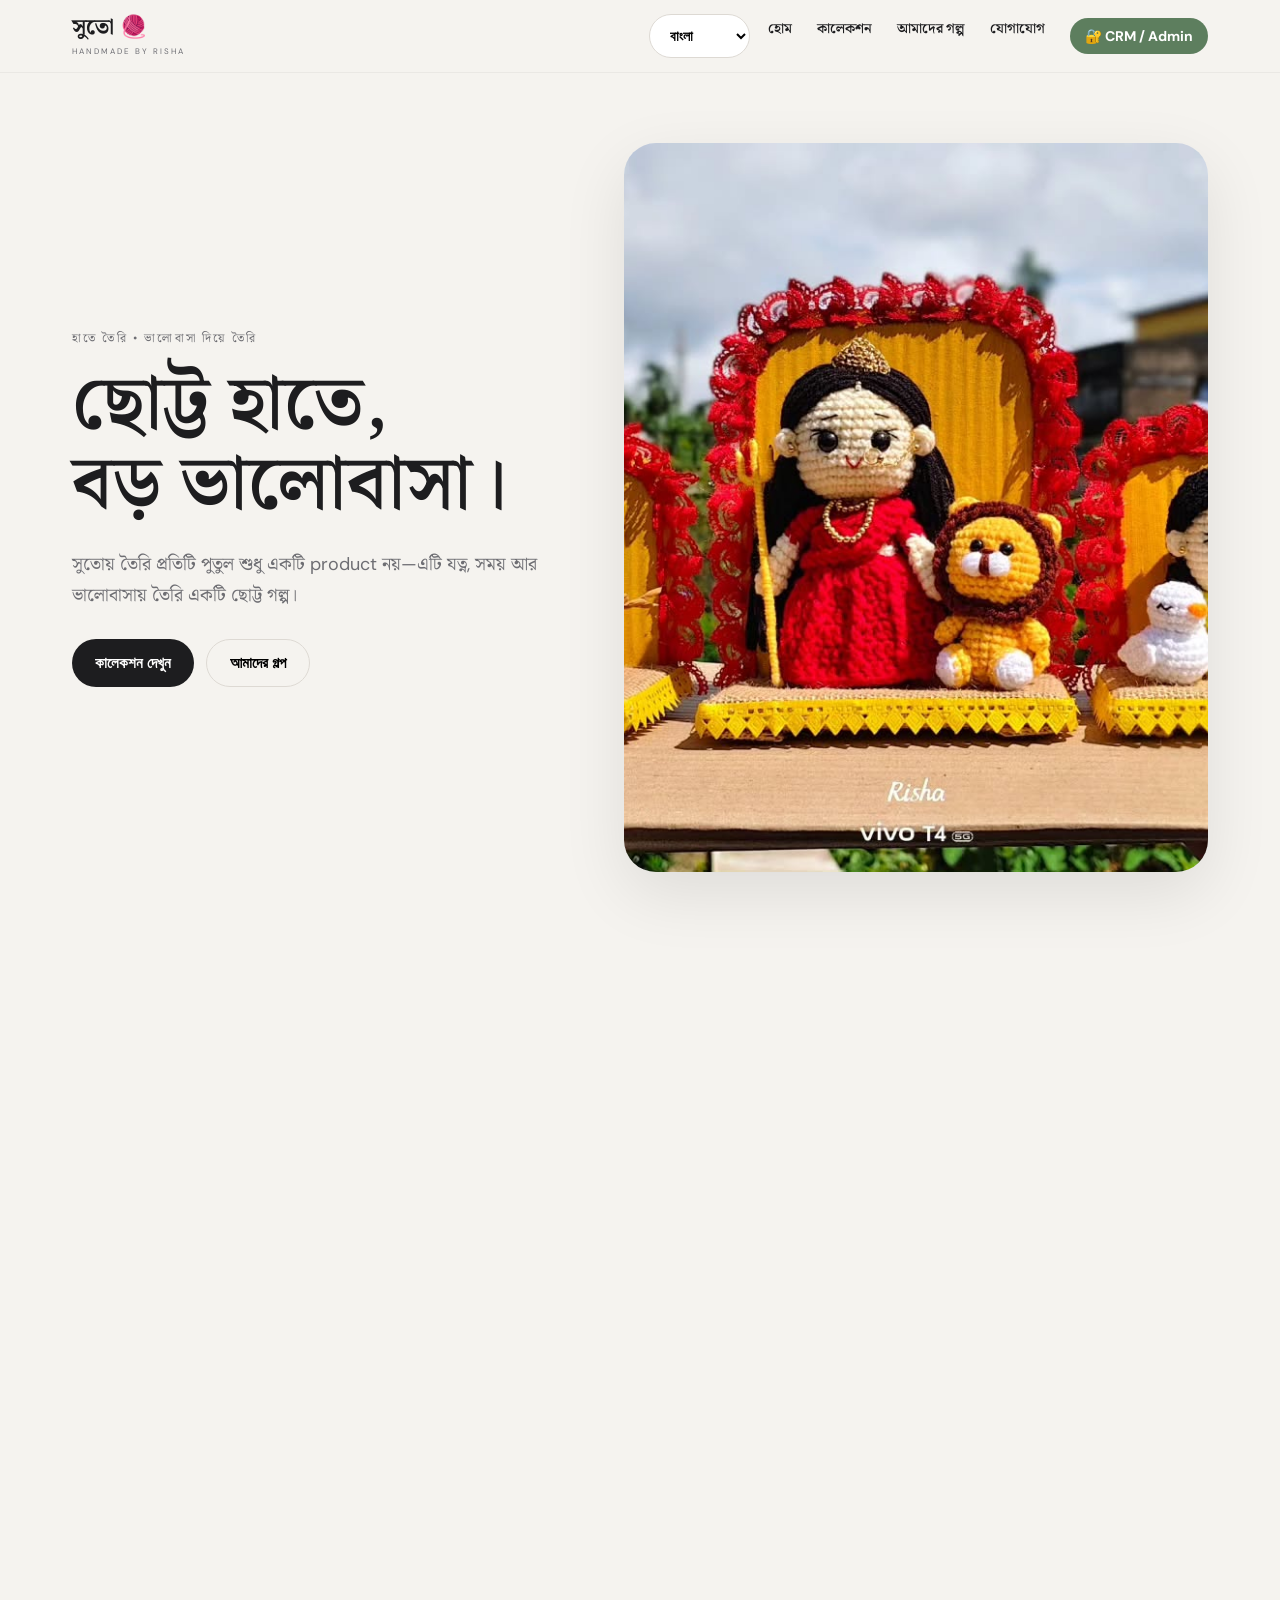
==== commit 4936c9ad: "Update index.html" ====
--- a/index.html
+++ b/index.html
@@ -481,7 +481,7 @@
   }
 }
 
-/* CRM ACCESS */
+/* ===== CRM ACCESS: added only ===== */
 .crm-nav{
   display:inline-flex;
   align-items:center;
@@ -503,12 +503,10 @@
   border-radius:999px;
   font-weight:700;
   box-shadow:0 8px 25px rgba(0,0,0,.22);
-  transition:transform .25s ease,background .25s ease,box-shadow .25s ease;
 }
 .crm-float:hover{
   background:#123b2d;
-  transform:translateY(-3px);
-  box-shadow:0 12px 30px rgba(0,0,0,.25);
+  transform:translateY(-2px);
 }
 @media(max-width:800px){
   .crm-nav{padding:9px 12px;font-size:13px}
@@ -541,12 +539,12 @@
         <a href="#collection" data-t="nav_collection">কালেকশন</a>
         <a href="#story" data-t="nav_story">আমাদের গল্প</a>
         <a href="#contact" data-t="nav_contact">যোগাযোগ</a>
-        <a class="crm-nav"
-           href="https://suto-hande-crm.vercel.app/"
-           target="_blank"
-           rel="noopener noreferrer">
-          🔐 CRM / Admin
-        </a>
+          <a class="crm-nav"
+             href="https://suto-hande-crm.vercel.app/"
+             target="_blank"
+             rel="noopener noreferrer">
+            🔐 CRM / Admin
+          </a>
       </div>
     </div>
   </div>
@@ -825,15 +823,6 @@
 </main>
 
 
-<!-- CRM QUICK ACCESS -->
-<a class="crm-float"
-   href="https://suto-hande-crm.vercel.app/"
-   target="_blank"
-   rel="noopener noreferrer"
-   aria-label="Open CRM Admin">
-  🔐 CRM / Admin
-</a>
-
 <footer id="contact" class="reveal">
 
   <div class="foot">
@@ -927,7 +916,9 @@
     document.getElementById("phone").value.trim();
 
   const address =
-      const q =
+    document.getElementById("address").value.trim();
+
+  const q =
     Number(qty.value) || 1;
 
   const total =
@@ -938,7 +929,7 @@
     alert(
       currentLang === "bn"
       ? "দয়া করে নাম, WhatsApp নম্বর এবং delivery address পূরণ করুন।"
-      : currentLang === "hi"
+            : currentLang === "hi"
       ? "कृपया नाम, WhatsApp नंबर और delivery address भरें।"
       : "Please enter your name, WhatsApp number and delivery address."
     );
@@ -1007,39 +998,8 @@
 
 const productDisplayNames = {
   "Krishna Handmade Wool Doll": {
-    bn: "Krishna Handmade Wool Doll",
-    hi: "Krishna Handmade Wool Doll",
+    bn: "কৃষ্ণ হাতে তৈরি উলের পুতুল",
+    hi: "कृष्ण हाथ से बनी ऊन की गुड़िया",
     en: "Krishna Handmade Wool Doll"
-  },
-  "Handmade Wool Doll": {
-    bn: "Handmade Wool Doll",
-    hi: "Handmade Wool Doll",
-    en: "Handmade Wool Doll"
-  },
-  "MAHISASUR MORDINI": {
-    bn: "MAHISASUR MORDINI",
-    hi: "MAHISASUR MORDINI",
-    en: "MAHISASUR MORDINI"
   }
-};
-
-function getOrderPrefix(lang){
-  if(lang === "hi") return "Product:";
-  if(lang === "en") return "Product:";
-  return "Product:";
-}
-
-function updateSelectedProductText(){
-  const selected = document.getElementById("selected");
-  if(!selected) return;
-
-  const displayName =
-    (productDisplayNames[product.name] &&
-     productDisplayNames[product.name][currentLang])
-      || product.name;
-
-  selected.textContent =
-    getOrderPrefix(currentLang) + " " +
-    displayName + " — ₹" +
-    product.price.toLocaleString("en-IN");
-}+};
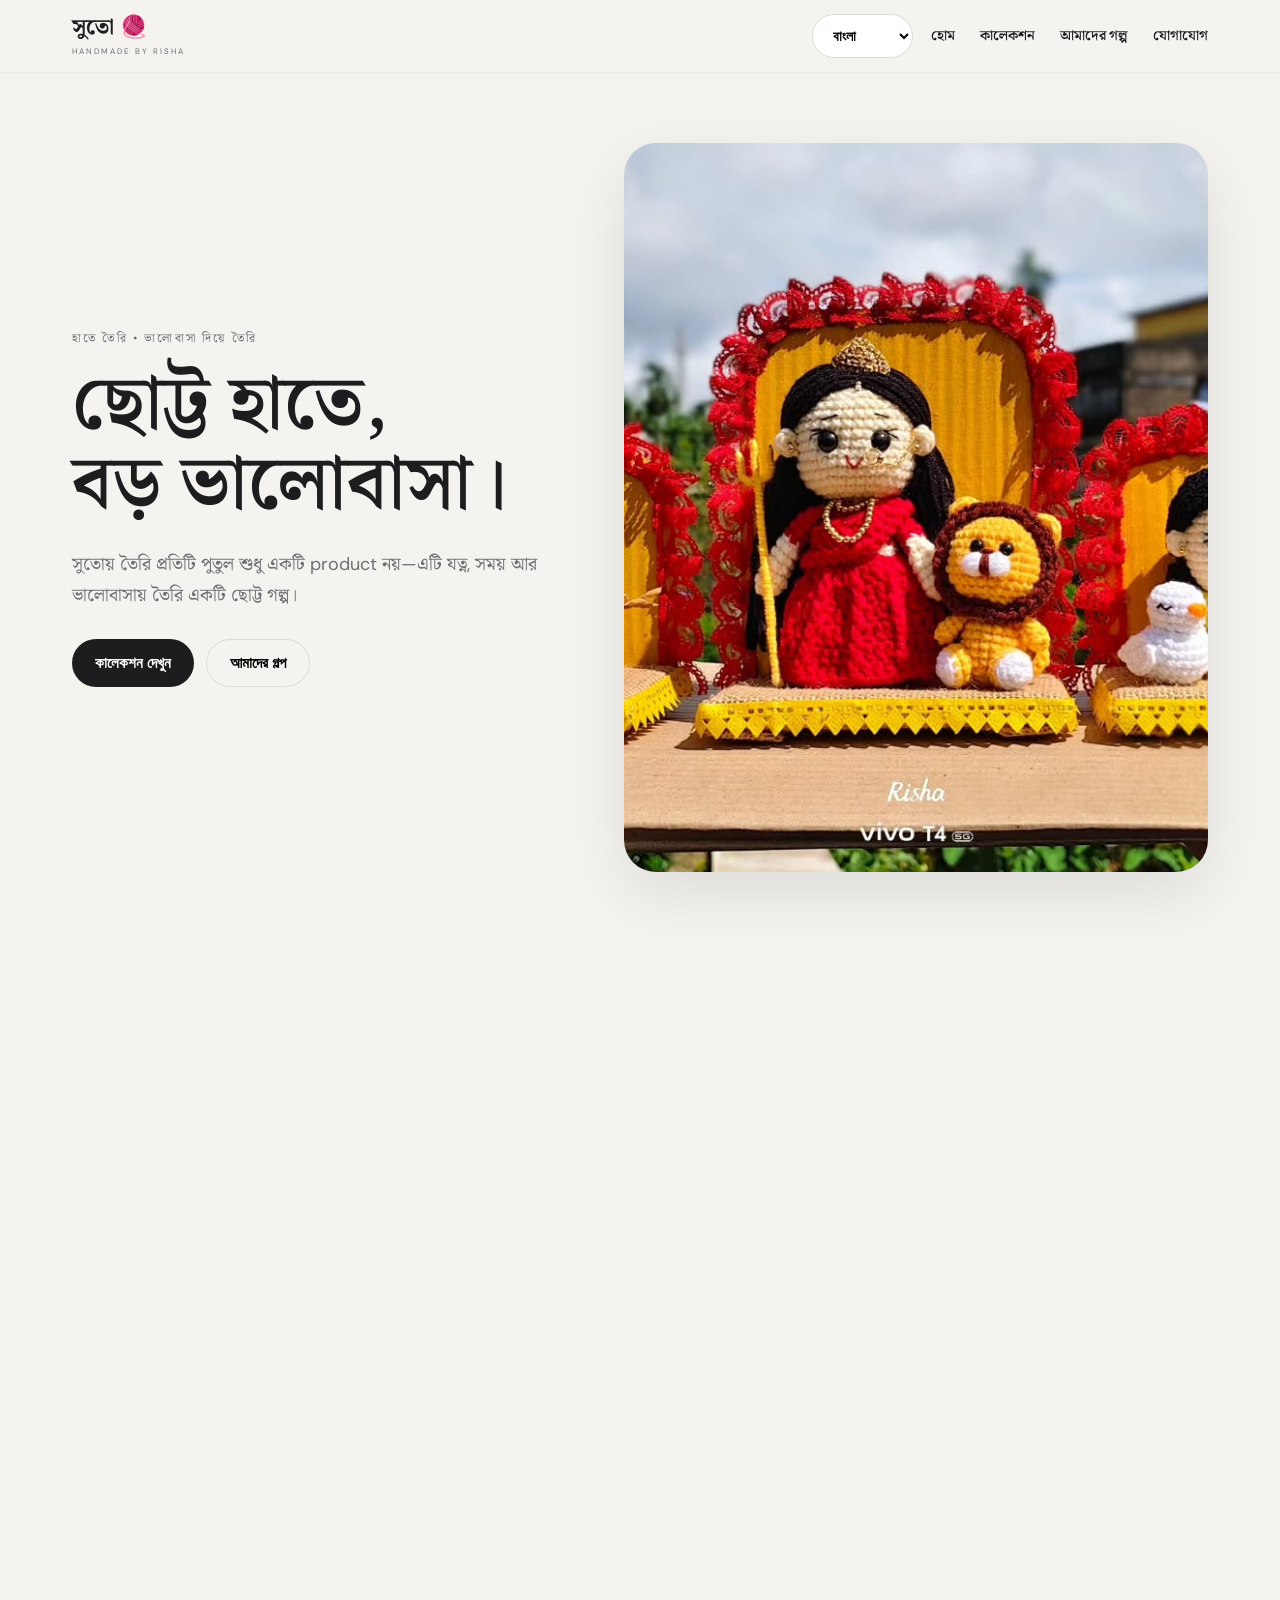
==== commit f5d8f0a0: "Update index.html" ====
--- a/index.html
+++ b/index.html
@@ -480,39 +480,6 @@
     scroll-behavior:auto!important;
   }
 }
-
-/* ===== CRM ACCESS: added only ===== */
-.crm-nav{
-  display:inline-flex;
-  align-items:center;
-  gap:6px;
-  background:var(--green);
-  color:#fff!important;
-  padding:9px 15px;
-  border-radius:999px;
-  font-weight:700;
-}
-.crm-float{
-  position:fixed;
-  right:18px;
-  bottom:18px;
-  z-index:2000;
-  background:var(--green);
-  color:#fff;
-  padding:13px 18px;
-  border-radius:999px;
-  font-weight:700;
-  box-shadow:0 8px 25px rgba(0,0,0,.22);
-}
-.crm-float:hover{
-  background:#123b2d;
-  transform:translateY(-2px);
-}
-@media(max-width:800px){
-  .crm-nav{padding:9px 12px;font-size:13px}
-  .crm-float{right:14px;bottom:14px;padding:12px 15px;font-size:13px}
-}
-
 </style>
 </head>
 
@@ -539,12 +506,6 @@
         <a href="#collection" data-t="nav_collection">কালেকশন</a>
         <a href="#story" data-t="nav_story">আমাদের গল্প</a>
         <a href="#contact" data-t="nav_contact">যোগাযোগ</a>
-          <a class="crm-nav"
-             href="https://suto-hande-crm.vercel.app/"
-             target="_blank"
-             rel="noopener noreferrer">
-            🔐 CRM / Admin
-          </a>
       </div>
     </div>
   </div>
@@ -929,7 +890,7 @@
     alert(
       currentLang === "bn"
       ? "দয়া করে নাম, WhatsApp নম্বর এবং delivery address পূরণ করুন।"
-            : currentLang === "hi"
+      : currentLang === "hi"
       ? "कृपया नाम, WhatsApp नंबर और delivery address भरें।"
       : "Please enter your name, WhatsApp number and delivery address."
     );
@@ -968,8 +929,7 @@
   document.getElementById("links").classList.toggle("open");
 };
 
-document.querySelectorAll(".links a").forEach(a=>{
-  a.onclick=()=>{
+document.querySelectorAll(".links a").forEach(a=  a.onclick=()=>{
     document.getElementById("links").classList.remove("open");
   };
 });
@@ -998,8 +958,401 @@
 
 const productDisplayNames = {
   "Krishna Handmade Wool Doll": {
-    bn: "কৃষ্ণ হাতে তৈরি উলের পুতুল",
-    hi: "कृष्ण हाथ से बनी ऊन की गुड़िया",
+    bn: "Krishna Handmade Wool Doll",
+    hi: "Krishna Handmade Wool Doll",
     en: "Krishna Handmade Wool Doll"
+  },
+
+  "Handmade Wool Doll": {
+    bn: "Handmade Wool Doll",
+    hi: "Handmade Wool Doll",
+    en: "Handmade Wool Doll"
+  },
+
+  "MAHISASUR MORDINI": {
+    bn: "MAHISASUR MORDINI",
+    hi: "MAHISASUR MORDINI",
+    en: "MAHISASUR MORDINI"
   }
-};+};
+
+function getOrderPrefix(lang){
+  if(lang === "hi") return "Product:";
+  if(lang === "en") return "Product:";
+  return "Product:";
+}
+
+function updateSelectedProductText(){
+
+  const selected =
+    document.getElementById("selected");
+
+  if(!selected) return;
+
+  const displayName =
+    (productDisplayNames[product.name] &&
+     productDisplayNames[product.name][currentLang])
+      || product.name;
+
+  selected.textContent =
+    getOrderPrefix(currentLang) + " " +
+    displayName + " — ₹" +
+    product.price.toLocaleString("en-IN");
+}
+
+
+/* =========================================================
+   TRANSLATIONS
+   ========================================================= */
+
+const translations = {
+
+  bn: {
+
+    nav_home:"হোম",
+    nav_collection:"কালেকশন",
+    nav_story:"আমাদের গল্প",
+    nav_contact:"যোগাযোগ",
+
+    hero_eyebrow:"হাতে তৈরি • ভালোবাসা দিয়ে তৈরি",
+    hero_title:"ছোট্ট হাতে,<br>বড় ভালোবাসা।",
+    hero_text:
+      "সুতোয় তৈরি প্রতিটি পুতুল শুধু একটি product নয়—এটি যত্ন, সময় আর ভালোবাসায় তৈরি একটি ছোট্ট গল্প।",
+
+    hero_collection:"কালেকশন দেখুন",
+    hero_story:"আমাদের গল্প",
+
+    collection_eyebrow:"কালেকশন",
+    collection_title:"যে পুতুলে গল্প আছে।",
+    collection_text:
+      "হাতে তৈরি, সীমিত সংখ্যায় তৈরি এবং প্রতিটি piece-এ আলাদা যত্ন।",
+
+    featured_eyebrow:"বিশেষ পিস • Handmade",
+
+    krishna_title:
+      "Krishna —<br>Handmade Wool Doll 🧶",
+
+    krishna_desc:
+      "হাতে তৈরি সুন্দর Krishna-themed wool doll.",
+
+    new_eyebrow:"নতুন • Handmade",
+
+    doll_title:
+      "Handmade<br>Wool Doll 🧸",
+
+    doll_desc:
+      "হাতে তৈরি সুন্দর উলের পুতুল। প্রতিটি piece ভালোবাসা দিয়ে তৈরি।",
+
+    special_eyebrow:"বিশেষ সংগ্রহ • Handmade",
+
+    mahisasur_desc:
+      "একটি বিশেষ handmade Mahisasur Mordini collection piece—শিল্প, ঐতিহ্য এবং যত্নশীল কারুশিল্পের সুন্দর সমন্বয়।",
+
+    handmade_love:"ভালোবাসা দিয়ে তৈরি 💗",
+
+    order_now:"🛒 Order Now",
+
+    payment_live:
+      "Razorpay-এর মাধ্যমে নিরাপদ পেমেন্ট • Live Mode",
+
+    story_eyebrow:"আমাদের গল্প",
+
+    story_title:"ভালোবাসা দিয়ে তৈরি। 💗",
+
+    story_text:
+      "সুতো — Handmade by Risha-এর প্রতিটি পুতুল ধীরে ধীরে হাতে তৈরি করা হয়। আমাদের লক্ষ্য একটি সুন্দর, ব্যক্তিগত এবং যত্নে তৈরি handmade product আপনার হাতে পৌঁছে দেওয়া।",
+
+    handmade_100:"100% হাতে তৈরি",
+
+    handmade_touch:
+      "প্রতিটি পুতুলে মানুষের হাতের ছোঁয়া আছে।",
+
+    order_eyebrow:"অর্ডার করুন",
+
+    order_title:"আপনার পছন্দটি বলুন।",
+
+    order_text:
+      "আপনার order details দিন। WhatsApp-এর মাধ্যমে আমরা দ্রুত যোগাযোগ করব।",
+
+    name_label:"আপনার নাম",
+    phone_label:"WhatsApp নম্বর",
+    address_label:"ডেলিভারি ঠিকানা",
+    qty_label:"পরিমাণ",
+    total_label:"Total",
+
+    send_order:"📩 WhatsApp-এ অর্ডার পাঠান",
+
+    name_placeholder:"আপনার নাম লিখুন",
+    phone_placeholder:"আপনার WhatsApp নম্বর লিখুন",
+    address_placeholder:"সম্পূর্ণ delivery address লিখুন"
+  },  hi: {
+
+    nav_home:"होम",
+    nav_collection:"कलेक्शन",
+    nav_story:"हमारी कहानी",
+    nav_contact:"संपर्क",
+
+    hero_eyebrow:"हाथ से बनाया • प्यार से बनाया",
+    hero_title:"छोटे हाथों से,<br>बड़ा प्यार।",
+    hero_text:
+      "सूते से बनी हर गुड़िया सिर्फ एक product नहीं—यह देखभाल, समय और प्यार से बनाई गई एक छोटी सी कहानी है।",
+
+    hero_collection:"कलेक्शन देखें",
+    hero_story:"हमारी कहानी",
+
+    collection_eyebrow:"कलेक्शन",
+    collection_title:"जिस गुड़िया में एक कहानी है।",
+    collection_text:
+      "हाथ से बनाई गई, सीमित संख्या में उपलब्ध और हर piece में खास देखभाल।",
+
+    featured_eyebrow:"खास पिस • Handmade",
+
+    krishna_title:
+      "Krishna —<br>Handmade Wool Doll 🧶",
+
+    krishna_desc:
+      "हाथ से बनाई गई सुंदर Krishna-themed wool doll.",
+
+    new_eyebrow:"नया • Handmade",
+
+    doll_title:
+      "Handmade<br>Wool Doll 🧸",
+
+    doll_desc:
+      "हाथ से बनाई गई सुंदर ऊन की गुड़िया। हर piece प्यार से बनाया गया है।",
+
+    special_eyebrow:"खास कलेक्शन • Handmade",
+
+    mahisasur_desc:
+      "एक खास handmade Mahisasur Mordini collection piece—कला, परंपरा और सावधानी से की गई कारीगरी का सुंदर मेल।",
+
+    handmade_love:"प्यार से बनाया गया 💗",
+
+    order_now:"🛒 Order Now",
+
+    payment_live:
+      "Razorpay के माध्यम से सुरक्षित भुगतान • Live Mode",
+
+    story_eyebrow:"हमारी कहानी",
+
+    story_title:"प्यार से बनाया गया। 💗",
+
+    story_text:
+      "सूतो — Handmade by Risha की हर गुड़िया धीरे-धीरे हाथ से बनाई जाती है। हमारा लक्ष्य एक सुंदर, व्यक्तिगत और प्यार से बनाया गया handmade product आपके हाथों तक पहुँचाना है।",
+
+    handmade_100:"100% हाथ से बनाया",
+
+    handmade_touch:
+      "हर गुड़िया में इंसानी हाथों का स्पर्श है।",
+
+    order_eyebrow:"ऑर्डर करें",
+
+    order_title:"अपनी पसंद बताइए।",
+
+    order_text:
+      "अपनी order details दें। WhatsApp के माध्यम से हम जल्दी आपसे संपर्क करेंगे।",
+
+    name_label:"आपका नाम",
+    phone_label:"WhatsApp नंबर",
+    address_label:"डिलीवरी पता",
+    qty_label:"मात्रा",
+    total_label:"Total",
+
+    send_order:"📩 WhatsApp पर ऑर्डर भेजें",
+
+    name_placeholder:"अपना नाम लिखें",
+    phone_placeholder:"अपना WhatsApp नंबर लिखें",
+    address_placeholder:"पूरा delivery address लिखें"
+  },
+
+  en: {
+
+    nav_home:"Home",
+    nav_collection:"Collection",
+    nav_story:"Our Story",
+    nav_contact:"Contact",
+
+    hero_eyebrow:"Handmade • Made with Love",
+    hero_title:"Little Hands,<br>Big Love.",
+    hero_text:
+      "Every doll made with yarn is not just a product—it is a little story created with care, time and love.",
+
+    hero_collection:"View Collection",
+    hero_story:"Our Story",
+
+    collection_eyebrow:"Collection",
+    collection_title:"A doll with a story.",
+    collection_text:
+      "Handmade, limited in quantity and carefully crafted piece by piece.",
+
+    featured_eyebrow:"Featured Piece • Handmade",
+
+    krishna_title:
+      "Krishna —<br>Handmade Wool Doll 🧶",
+
+    krishna_desc:
+      "A beautiful handmade Krishna-themed wool doll.",
+
+    new_eyebrow:"New • Handmade",
+
+    doll_title:
+      "Handmade<br>Wool Doll 🧸",
+
+    doll_desc:
+      "A beautiful handmade wool doll. Every piece is created with love.",
+
+    special_eyebrow:"Special Collection • Handmade",
+
+    mahisasur_desc:
+      "A special handmade Mahisasur Mordini collection piece—a beautiful combination of art, tradition and careful craftsmanship.",
+
+    handmade_love:"Made with Love 💗",
+
+    order_now:"🛒 Order Now",
+
+    payment_live:
+      "Secure payment through Razorpay • Live Mode",
+
+    story_eyebrow:"Our Story",
+
+    story_title:"Made with Love. 💗",
+
+    story_text:
+      "Every doll from Suto — Handmade by Risha is slowly crafted by hand. Our goal is to bring a beautiful, personal and carefully handmade product into your hands.",
+
+    handmade_100:"100% Handmade",
+
+    handmade_touch:
+      "Every doll carries the touch of human hands.",
+
+    order_eyebrow:"Place an Order",
+
+    order_title:"Tell us what you like.",
+
+    order_text:
+      "Enter your order details. We will contact you quickly through WhatsApp.",
+
+    name_label:"Your Name",
+    phone_label:"WhatsApp Number",
+    address_label:"Delivery Address",
+    qty_label:"Quantity",
+    total_label:"Total",
+
+    send_order:"📩 Send Order on WhatsApp",
+
+    name_placeholder:"Enter your name",
+    phone_placeholder:"Enter your WhatsApp number",
+    address_placeholder:"Enter complete delivery address"
+  }
+
+};name_placeholder:"Enter your name",
+phone_placeholder:"Enter your WhatsApp number",
+address_placeholder:"Enter your complete delivery address"
+
+}
+
+};
+
+
+function applyLanguage(lang){
+
+  if(!translations[lang]) return;
+
+  currentLang = lang;
+
+  document.documentElement.lang = lang;
+
+  document.querySelectorAll("[data-t]").forEach(el=>{
+
+    const key = el.dataset.t;
+
+    if(
+      translations[lang][key] !== undefined
+    ){
+
+      el.innerHTML = translations[lang][key];
+
+    }
+
+  });
+
+
+  document.querySelectorAll("[data-placeholder]").forEach(el=>{
+
+    const key = el.dataset.placeholder;
+
+    if(
+      translations[lang][key] !== undefined
+    ){
+
+      el.placeholder = translations[lang][key];
+
+    }
+
+  });
+
+
+  updateSelectedProductText();
+
+}
+
+
+document.getElementById("language")
+  .addEventListener("change",e=>{
+
+    applyLanguage(e.target.value);
+
+  });
+
+
+/* =========================================================
+   REVEAL ANIMATION
+   ========================================================= */
+
+const revealItems =
+  document.querySelectorAll(".reveal");
+
+
+const revealObserver =
+  new IntersectionObserver(
+
+    entries=>{
+
+      entries.forEach(entry=>{
+
+        if(entry.isIntersecting){
+
+          entry.target.classList.add("visible");
+
+          revealObserver.unobserve(entry.target);
+
+        }
+
+      });
+
+    },
+
+    {threshold:.08}
+
+  );
+
+
+revealItems.forEach(el=>{
+
+  revealObserver.observe(el);
+
+});
+
+
+/* START IN BENGALI */
+
+applyLanguage("bn");
+
+updateSelectedProductText();
+
+updateTotal();
+
+</script>
+
+</body>
+</html>
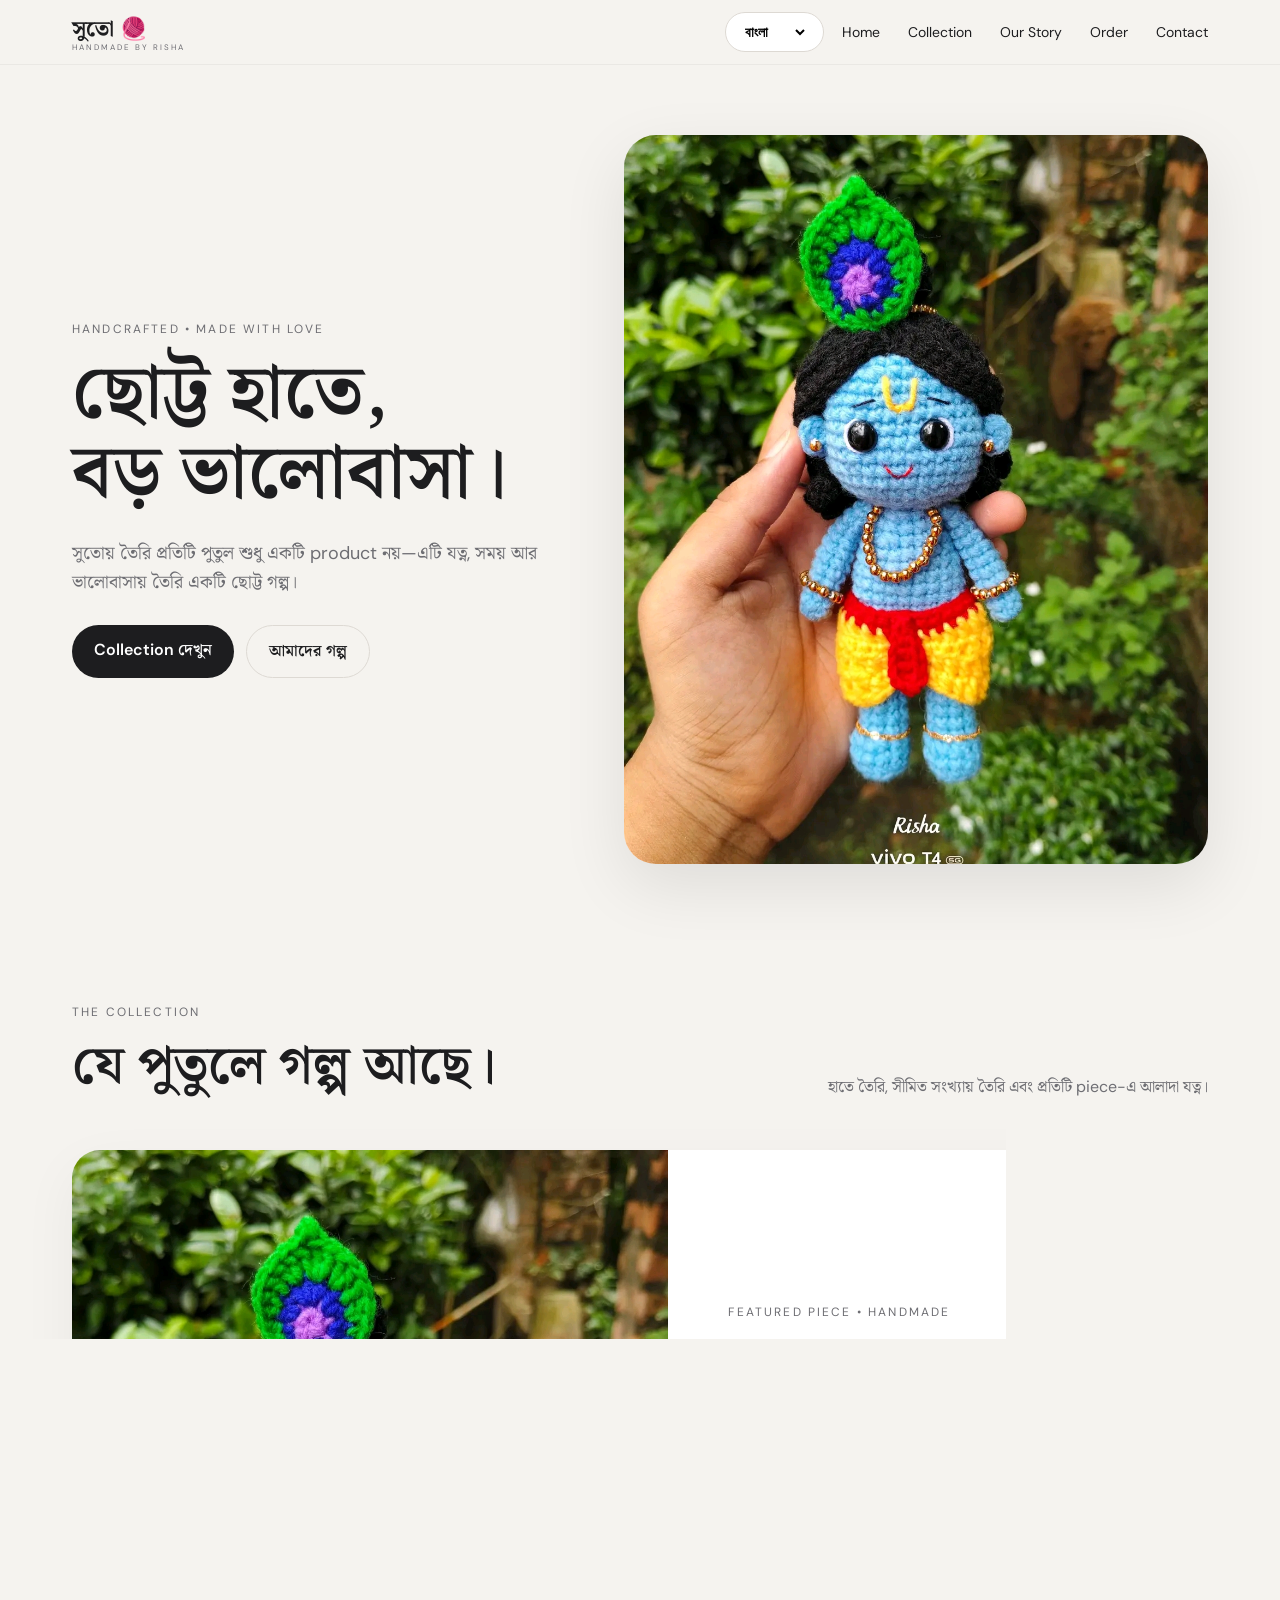
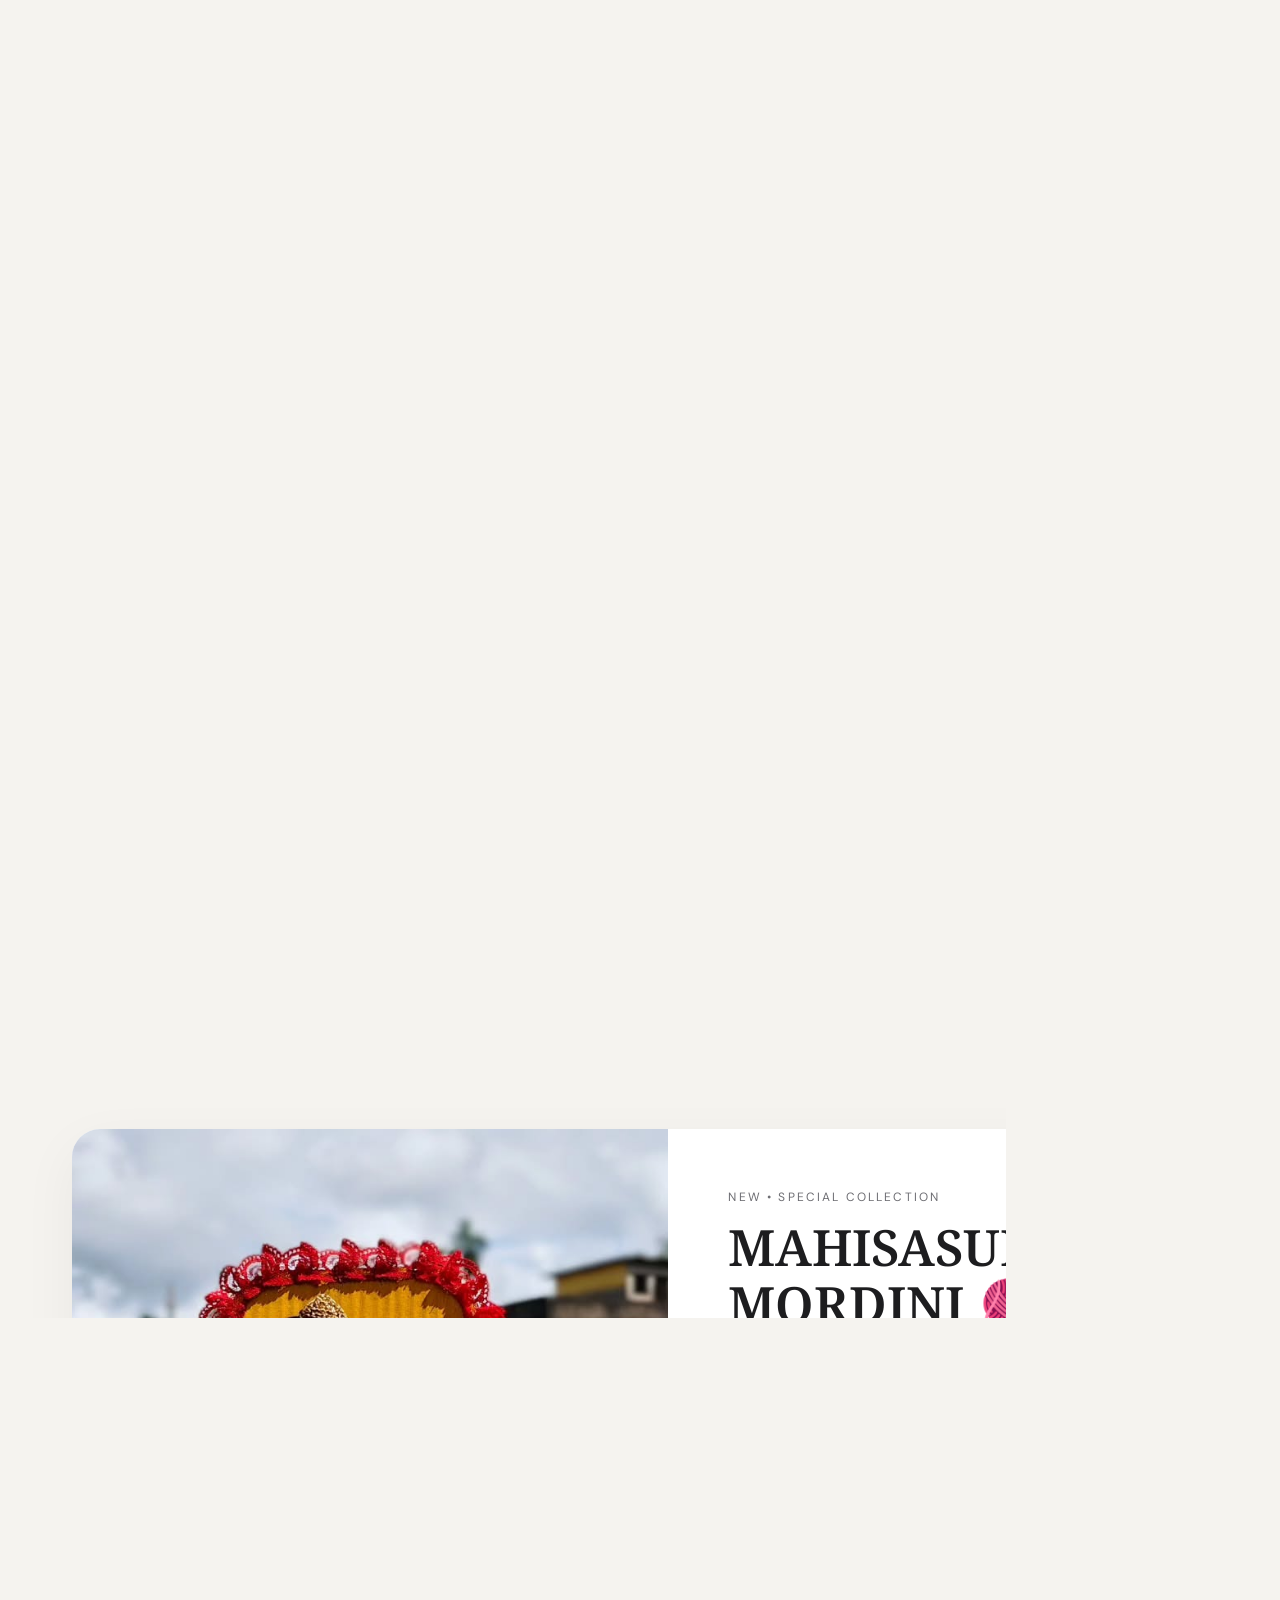
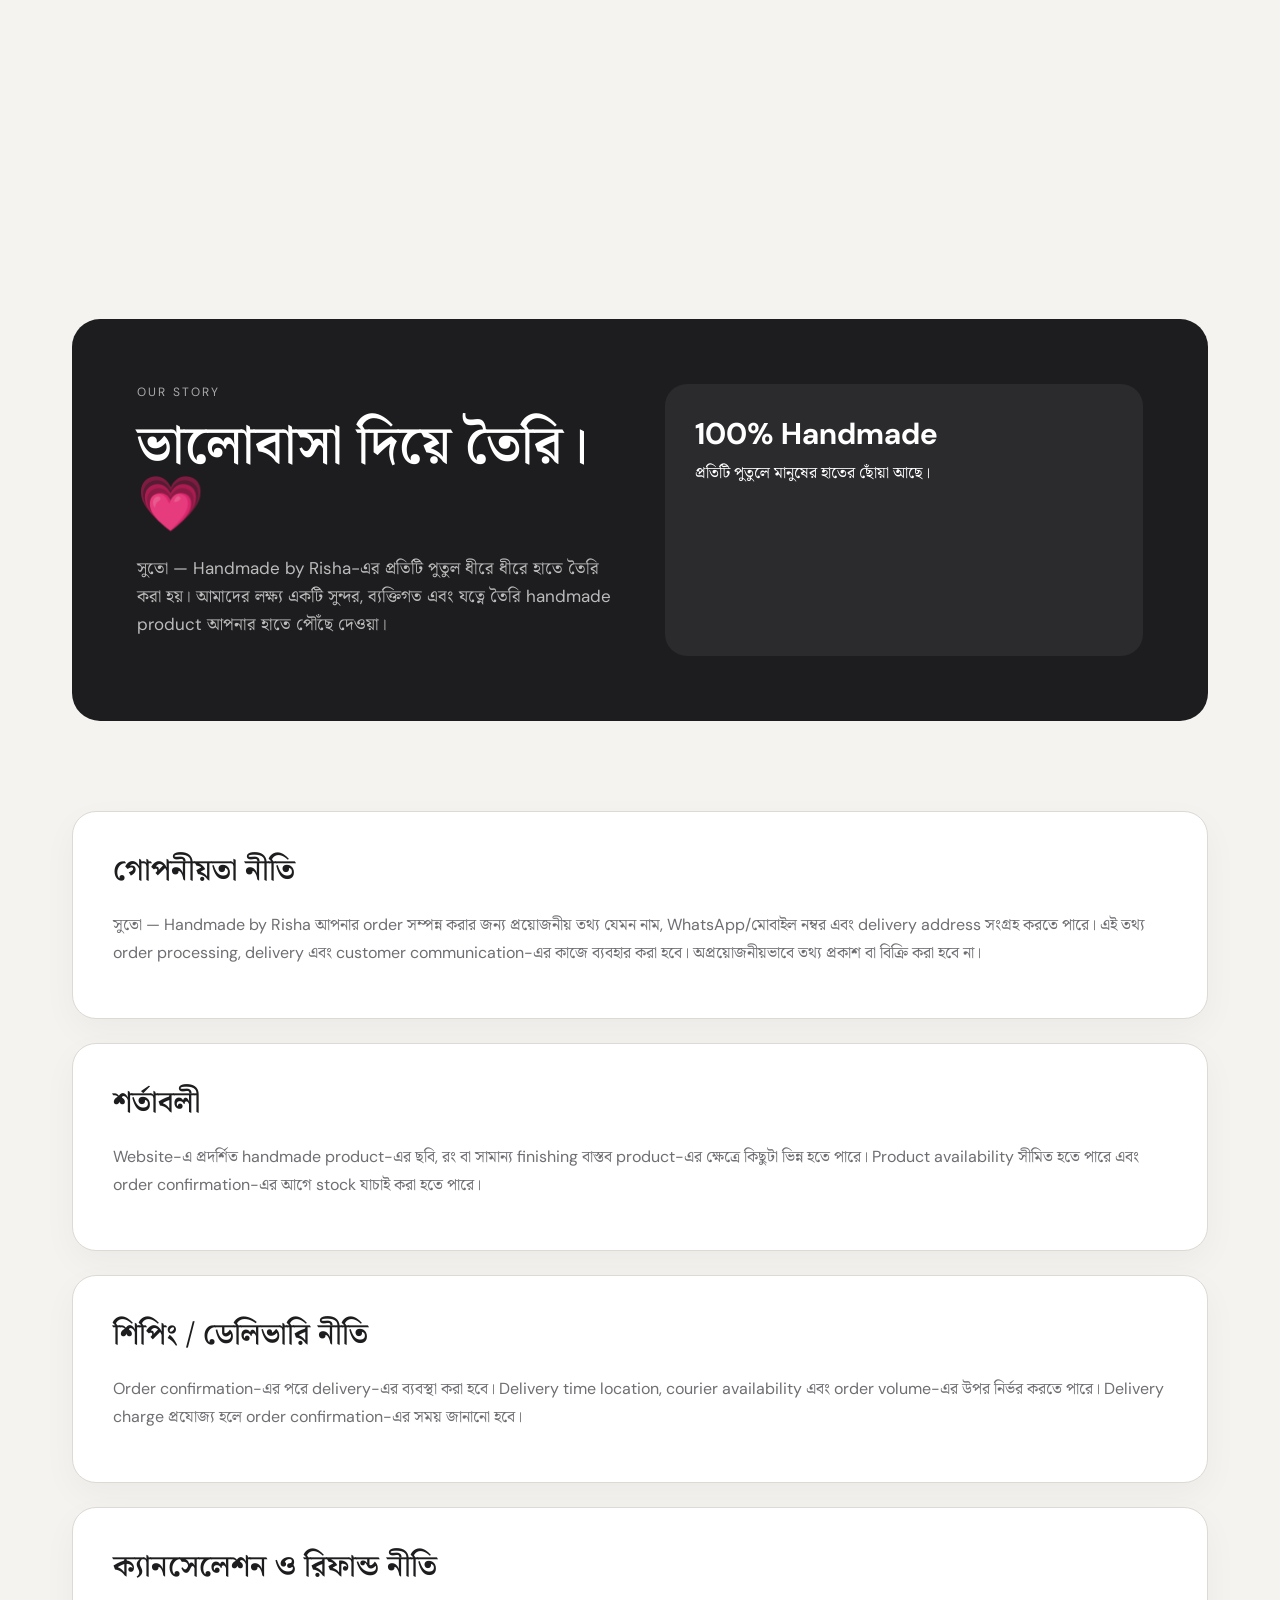
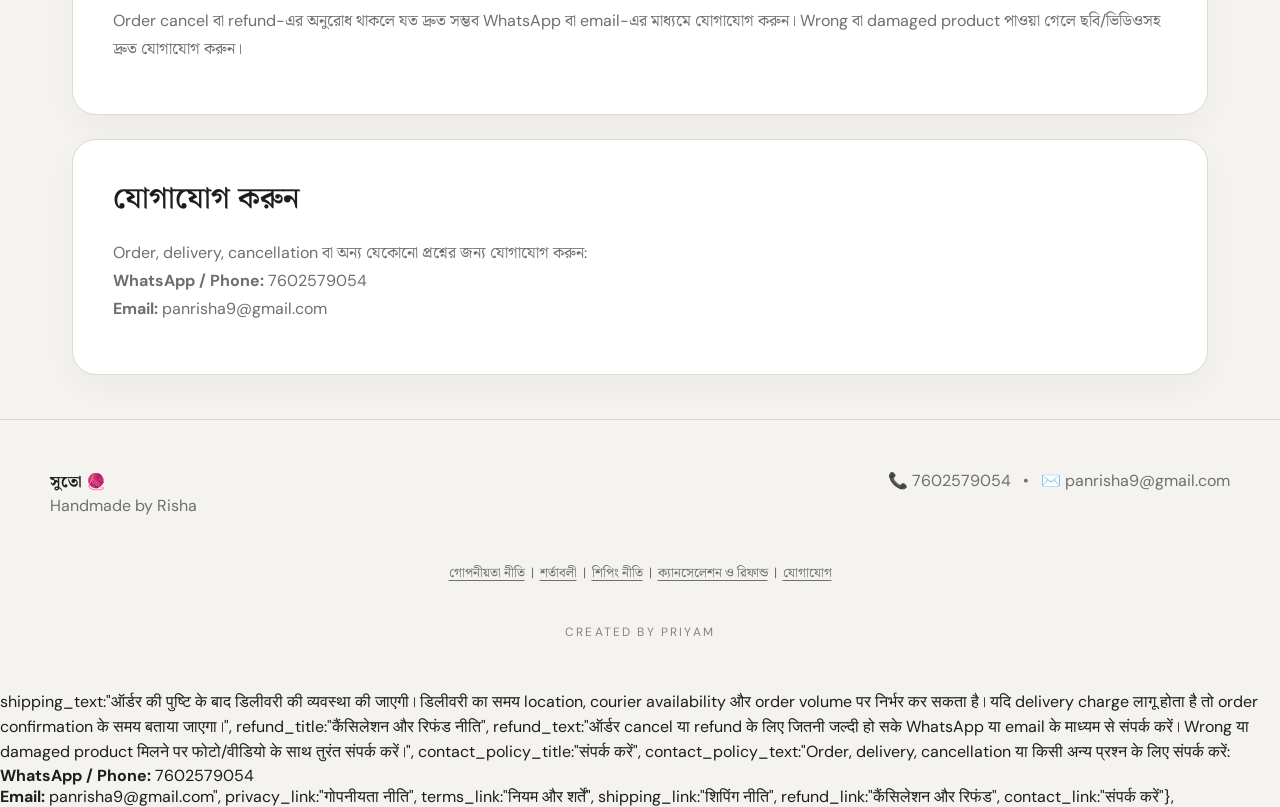
==== commit e7e74c47: "Update index.html" ====
--- a/index.html
+++ b/index.html
@@ -3,1356 +3,264 @@
 <head>
 <meta charset="UTF-8">
 <meta name="viewport" content="width=device-width,initial-scale=1">
-<meta name="description" content="সুতো — Handmade by Risha | Handmade Wool Dolls">
 <title>সুতো — Handmade by Risha</title>
-
 <style>
-@import url('https://fonts.googleapis.com/css2?family=DM+Sans:wght@400;500;600;700&family=Noto+Serif+Bengali:wght@400;600;700&display=swap');
-
-:root{
-  --bg:#f5f3ef;
-  --ink:#1d1d1f;
-  --muted:#6e6e73;
-  --paper:#fff;
-  --line:#ddd9d3;
-  --accent:#6b5549;
-  --green:#5d7e5e;
-}
-
-*{box-sizing:border-box}
-html{scroll-behavior:smooth}
-body{
-  margin:0;
-  background:var(--bg);
-  color:var(--ink);
-  font-family:"DM Sans","Noto Serif Bengali",sans-serif;
-  overflow-x:hidden;
-}
-a{text-decoration:none;color:inherit}
-img{display:block;width:100%}
-
-/* NAV */
-nav{
-  position:sticky;
-  top:0;
-  z-index:100;
-  background:#f5f3efee;
-  backdrop-filter:blur(18px);
-  border-bottom:1px solid #0000000b;
-  animation:navDrop .7s cubic-bezier(.2,.8,.2,1) both;
-}
-.nav{
-  max-width:1180px;
-  margin:auto;
-  min-height:72px;
-  padding:0 22px;
-  display:flex;
-  align-items:center;
-  justify-content:space-between;
-  gap:16px;
-}
-.brand{
-  font-family:"Noto Serif Bengali",serif;
-  font-size:22px;
-  font-weight:700;
-  line-height:1;
-}
-.brand small{
-  display:block;
-  font:8px "DM Sans";
-  letter-spacing:.25em;
-  color:var(--muted);
-  margin-top:7px;
-}
-.nav-right{
-  display:flex;
-  align-items:center;
-  gap:18px;
-}
-.links{
-  display:flex;
-  gap:25px;
-  font-size:14px;
-  font-weight:600;
-}
-.language{
-  border:1px solid var(--line);
-  background:#fff;
-  border-radius:999px;
-  padding:11px 16px;
-  font:600 14px "DM Sans";
-  cursor:pointer;
-  outline:none;
-}
-.menu{
-  display:none;
-  background:none;
-  border:0;
-  font-size:28px;
-  cursor:pointer;
-}
-
-/* HERO */
-.hero,.section{
-  max-width:1180px;
-  margin:auto;
-  padding:70px 22px;
-}
-.hero{
-  min-height:calc(100vh - 72px);
-  display:grid;
-  grid-template-columns:1fr 1.15fr;
-  align-items:center;
-  gap:45px;
-}
-.eyebrow{
-  font-size:12px;
-  letter-spacing:.18em;
-  text-transform:uppercase;
-  color:var(--muted);
-  margin-bottom:18px;
-}
-h1,h2,h3{
-  font-family:"Noto Serif Bengali",serif;
-  font-weight:600;
-}
-h1{
-  font-size:clamp(44px,6vw,76px);
-  line-height:1.05;
-  margin:0 0 24px;
-}
-h2{
-  font-size:clamp(34px,5vw,54px);
-  line-height:1.1;
-  margin:0 0 18px;
-}
-.hero p{
-  max-width:560px;
-  color:var(--muted);
-  font-size:18px;
-  line-height:1.7;
-}
-.actions{
-  display:flex;
-  gap:12px;
-  flex-wrap:wrap;
-  margin-top:28px;
-}
-.btn{
-  border:0;
-  border-radius:999px;
-  padding:14px 23px;
-  font-weight:600;
-  cursor:pointer;
-  font-size:15px;
-}
-.primary{background:var(--ink);color:#fff}
-.secondary{background:transparent;border:1px solid var(--line)}
-.hero-img,.product-img{
-  overflow:hidden;
-  border-radius:32px;
-  box-shadow:0 22px 65px #00000018;
-}
-.hero-img img{
-  aspect-ratio:4/5;
-  object-fit:cover;
-}
-
-/* COLLECTION */
-.head{
-  display:flex;
-  justify-content:space-between;
-  gap:25px;
-  align-items:end;
-  margin-bottom:34px;
-}
-.head p{
-  max-width:430px;
-  color:var(--muted);
-  line-height:1.7;
-}
-
-/* PRODUCTS */
-.product{
-  display:grid;
-  grid-template-columns:1.05fr .95fr;
-  background:var(--paper);
-  border-radius:28px;
-  overflow:hidden;
-  box-shadow:0 18px 55px #0000000d;
-  margin-bottom:32px;
-}
-.product-img{
-  border-radius:0;
-  box-shadow:none;
-  min-height:570px;
-}
-.product-img img{
-  width:100%;
-  height:100%;
-  min-height:570px;
-  object-fit:cover;
-}
-.content{
-  padding:60px;
-  display:flex;
-  flex-direction:column;
-  justify-content:center;
-}
-.content h3{
-  font-size:clamp(32px,4vw,50px);
-  line-height:1.15;
-  margin:0 0 18px;
-}
-.content p{
-  color:var(--muted);
-  font-size:17px;
-  line-height:1.7;
-}
-.price{
-  font-size:30px;
-  font-weight:700;
-  margin:20px 0 25px;
-}
-.pay{
-  padding-top:20px;
-  border-top:1px solid var(--line);
-  margin-top:10px;
-}
-.pay small{
-  color:var(--muted);
-  display:block;
-  margin-bottom:12px;
-}
-.pay form{
-  margin-top:10px;
-  min-height:65px;
-}
-
-/* STORY */
-.story{
-  background:var(--ink);
-  color:#fff;
-  border-radius:28px;
-  padding:65px;
-  display:grid;
-  grid-template-columns:1fr 1fr;
-  gap:50px;
-}
-.story p{
-  color:#bbb;
-  font-size:17px;
-  line-height:1.8;
-}
-.story-card{
-  background:#2b2b2e;
-  border-radius:22px;
-  padding:30px;
-}
-.story-card strong{
-  display:block;
-  font-size:30px;
-  margin-bottom:8px;
-}
-
-/* ORDER PAGE */
-#order{display:none}
-#order.order-visible{display:block;}
-.order{
-  background:var(--paper);
-  border:1px solid var(--line);
-  border-radius:28px;
-  padding:50px;
-  box-shadow:0 18px 55px #0000000d;
-}
-.grid{
-  display:grid;
-  grid-template-columns:1fr 1fr;
-  gap:18px;
-}
-.full{grid-column:1/-1}
-label{
-  font-weight:600;
-  font-size:14px;
-}
-input,textarea{
-  width:100%;
-  margin-top:8px;
-  border:1px solid var(--line);
-  background:#faf9f7;
-  border-radius:16px;
-  padding:15px;
-  font:inherit;
-}
-textarea{
-  min-height:125px;
-  resize:vertical;
-}
-.summary{
-  margin-top:24px;
-  background:#ece7e1;
-  border-radius:20px;
-  padding:22px;
-  display:flex;
-  justify-content:space-between;
-  font-size:18px;
-}
-.summary strong{font-size:27px}
-.wa{
-  width:100%;
-  margin-top:18px;
-  border:0;
-  border-radius:999px;
-  padding:16px;
-  background:var(--green);
-  color:#fff;
-  font-weight:600;
-  font-size:16px;
-  cursor:pointer;
-}
-.contact-info{
-  color:var(--muted);
-  font-size:14px;
-  margin-top:15px;
-  line-height:1.7;
-}
-.contact-info a{
-  text-decoration:underline;
-}
-
-/* FOOTER */
-footer{
-  border-top:1px solid var(--line);
-  padding:50px 22px;
-  color:var(--muted);
-}
-.foot{
-  max-width:1180px;
-  margin:auto;
-  display:flex;
-  justify-content:space-between;
-  gap:20px;
-  flex-wrap:wrap;
-}
-.creator{
-  width:100%;
-  text-align:center;
-  margin-top:18px;
-  font-size:12px;
-  letter-spacing:.18em;
-  text-transform:uppercase;
-  color:#8a827b;
-}
-
-/* PREMIUM MOTION */
-.hero-copy>*{
-  opacity:0;
-  transform:translateY(24px);
-  animation:fadeUp .8s cubic-bezier(.2,.8,.2,1) forwards;
-}
-.hero-copy .eyebrow{animation-delay:.12s}
-.hero-copy h1{animation-delay:.22s}
-.hero-copy p{animation-delay:.34s}
-.hero-copy .actions{animation-delay:.46s}
-.hero-img{
-  opacity:0;
-  transform:translateY(28px) scale(.985);
-  animation:heroIn 1s cubic-bezier(.2,.8,.2,1) .28s forwards;
-}
-.hero-img img,.product-img img{
-  transition:transform 1s cubic-bezier(.2,.7,.2,1);
-}
-.hero-img:hover img{transform:scale(1.045)}
-.product:hover .product-img img{transform:scale(1.035)}
-.btn,.wa{
-  position:relative;
-  overflow:hidden;
-  transition:transform .25s ease,box-shadow .25s ease,background .25s ease;
-}
-.btn:hover,.wa:hover{
-  transform:translateY(-3px);
-  box-shadow:0 12px 28px #0000001c;
-}
-.btn:active,.wa:active{transform:translateY(0) scale(.98)}
-.btn::after,.wa::after{
-  content:"";
-  position:absolute;
-  top:0;
-  left:-120%;
-  width:55%;
-  height:100%;
-  background:linear-gradient(90deg,transparent,#ffffff55,transparent);
-  transform:skewX(-18deg);
-  transition:left .7s ease;
-}
-.btn:hover::after,.wa:hover::after{left:150%}
-.story{
-  animation:storyFloat 8s ease-in-out infinite;
-}
-.story-card{
-  transition:transform .35s ease,box-shadow .35s ease;
-}
-.story-card:hover{
-  transform:translateY(-8px) rotate(.4deg);
-  box-shadow:0 18px 40px #00000025;
-}
-.order{
-  transition:transform .35s ease,box-shadow .35s ease;
-}
-.order:hover{
-  transform:translateY(-4px);
-  box-shadow:0 25px 65px #00000012;
-}
-
-.reveal{
-  opacity:0;
-  transform:translateY(22px);
-  transition:opacity .8s ease,transform .8s cubic-bezier(.2,.8,.2,1);
-}
-.reveal.visible{
-  opacity:1;
-  transform:translateY(0);
-}
-
-@keyframes navDrop{
-  from{opacity:0;transform:translateY(-16px)}
-  to{opacity:1;transform:none}
-}
-@keyframes fadeUp{
-  to{opacity:1;transform:none}
-}
-@keyframes heroIn{
-  to{opacity:1;transform:none}
-}
-@keyframes storyFloat{
-  0%,100%{transform:translateY(0)}
-  50%{transform:translateY(-4px)}
-}
-
-@media(max-width:800px){
-  .nav{
-    min-height:64px;
-    padding:0 18px;
-  }
-  .nav-right{gap:8px}
-  .links{
-    display:none;
-    position:absolute;
-    top:64px;
-    left:0;
-    right:0;
-    padding:18px 22px;
-    background:#f5f3effa;
-    flex-direction:column;
-    gap:15px;
-    border-bottom:1px solid var(--line);
-  }
-  .links.open{display:flex}
-  .menu{display:block}
-  .language{padding:10px 13px}
-  .hero{
-    grid-template-columns:1fr;
-    min-height:auto;
-    padding-top:30px;
-  }
-  .hero-img{order:1}
-  .hero-copy{order:2}
-  .section{padding:60px 18px}
-  .head{display:block}
-  .product{grid-template-columns:1fr}
-  .product-img{min-height:390px}
-  .product-img img{min-height:390px}
-  .content{padding:35px 25px}
-  .story{
-    grid-template-columns:1fr;
-    padding:35px 25px;
-  }
-  .order{padding:28px 22px}
-  .grid{grid-template-columns:1fr}
-  .full{grid-column:auto}
-}
-
-@media(prefers-reduced-motion:reduce){
-  *{
-    animation-duration:.01ms!important;
-    animation-iteration-count:1!important;
-    transition-duration:.01ms!important;
-    scroll-behavior:auto!important;
-  }
-}
+@import url('https://fonts.googleapis.com/css2?family=DM+Sans:wght@400;500;600&family=Noto+Serif+Bengali:wght@400;600;700&display=swap');
+:root{--bg:#f5f3ef;--ink:#1d1d1f;--muted:#6e6e73;--paper:#fff;--line:#ddd9d3;--accent:#6b5549;--green:#5d7e5e}
+*{box-sizing:border-box}html{scroll-behavior:smooth}body{margin:0;background:var(--bg);color:var(--ink);font-family:"DM Sans","Noto Serif Bengali",sans-serif}a{text-decoration:none;color:inherit}img{display:block;width:100%}
+nav{position:sticky;top:0;z-index:10;background:#f5f3efdd;backdrop-filter:blur(18px);border-bottom:1px solid #0000000b}
+.nav{max-width:1180px;margin:auto;height:64px;padding:0 22px;display:flex;align-items:center;justify-content:space-between}.brand{font-family:"Noto Serif Bengali",serif;font-size:22px;font-weight:700}.brand small{display:block;font:8px "DM Sans";letter-spacing:.25em;color:var(--muted);margin-top:-5px}.links{display:flex;gap:28px;font-size:14px}.menu{display:none;background:none;border:0;font-size:25px}
+.lang{margin-left:auto;margin-right:18px;border:1px solid var(--line);background:#fff;border-radius:999px;padding:9px 15px;font:600 14px "DM Sans";cursor:pointer}
+.lang select{border:0;outline:0;background:transparent;font:inherit}
+.hero,.section{max-width:1180px;margin:auto;padding:70px 22px}.hero{min-height:calc(100vh - 64px);display:grid;grid-template-columns:1fr 1.15fr;align-items:center;gap:45px}.eyebrow{font-size:12px;letter-spacing:.18em;text-transform:uppercase;color:var(--muted);margin-bottom:18px}
+h1,h2,h3{font-family:"Noto Serif Bengali",serif;font-weight:600}h1{font-size:clamp(44px,6vw,76px);line-height:1.05;margin:0 0 24px}h2{font-size:clamp(34px,5vw,54px);line-height:1.1;margin:0 0 18px}.hero p{max-width:520px;color:var(--muted);font-size:18px}.actions{display:flex;gap:12px;flex-wrap:wrap;margin-top:28px}.btn{border:0;border-radius:999px;padding:13px 22px;font-weight:600;cursor:pointer}.primary{background:var(--ink);color:#fff}.secondary{background:transparent;border:1px solid var(--line)}
+.hero-img,.product-img{overflow:hidden;border-radius:32px;box-shadow:0 22px 65px #00000018}.hero-img img{aspect-ratio:4/5;object-fit:cover}
+.head{display:flex;justify-content:space-between;gap:25px;align-items:end;margin-bottom:34px}.head p{max-width:430px;color:var(--muted)}
+.product{display:grid;grid-template-columns:1.05fr .95fr;background:var(--paper);border-radius:28px;overflow:hidden;box-shadow:0 18px 55px #0000000d;margin-bottom:32px}.product-img{border-radius:0;box-shadow:none;min-height:570px}.product-img img{height:100%;object-fit:cover}.content{padding:60px;display:flex;flex-direction:column;justify-content:center}.content h3{font-size:clamp(32px,4vw,50px);line-height:1.15;margin:0 0 18px}.content p{color:var(--muted);font-size:17px}.price{font-size:28px;font-weight:600;margin:20px 0 25px}.pay{padding-top:20px;border-top:1px solid var(--line);margin-top:10px}.pay form{margin-top:10px}.pay small{color:var(--muted)}
+.story{background:var(--ink);color:#fff;border-radius:28px;padding:65px;display:grid;grid-template-columns:1fr 1fr;gap:50px}.story p{color:#bbb;font-size:17px}.story-card{background:#2b2b2e;border-radius:22px;padding:30px}.story-card strong{display:block;font-size:30px;margin-bottom:8px}
+.order{background:var(--paper);border:1px solid var(--line);border-radius:28px;padding:50px;box-shadow:0 18px 55px #0000000d}.grid{display:grid;grid-template-columns:1fr 1fr;gap:18px}.full{grid-column:1/-1}label{font-weight:600;font-size:14px}input,textarea{width:100%;margin-top:8px;border:1px solid var(--line);background:#faf9f7;border-radius:16px;padding:15px;font:inherit}textarea{min-height:125px;resize:vertical}.summary{margin-top:24px;background:#ece7e1;border-radius:20px;padding:22px;display:flex;justify-content:space-between;font-size:18px}.summary strong{font-size:27px}.wa{width:100%;margin-top:18px;border:0;border-radius:999px;padding:16px;background:var(--green);color:#fff;font-weight:600;font-size:16px}
+footer{border-top:1px solid var(--line);padding:50px 22px;color:var(--muted)}.foot{max-width:1180px;margin:auto;display:flex;justify-content:space-between;gap:20px;flex-wrap:wrap}
+
+.policy-links{line-height:2}
+.policy-links a{text-decoration:underline;text-underline-offset:3px}
+.policy-panel{max-width:1180px;margin:0 auto 24px;background:var(--paper);border:1px solid var(--line);border-radius:24px;padding:35px 40px;box-shadow:0 12px 35px #0000000a}
+.policy-panel h3{font-size:30px;margin:0 0 12px}
+.policy-panel p,.policy-panel li{color:var(--muted);line-height:1.75}
+.policy-panel ul{padding-left:22px}
+@media(max-width:800px){.policy-panel{padding:28px 22px}.policy-links{font-size:12px}}
+@media(max-width:800px){.links{display:none;position:absolute;top:64px;left:0;right:0;padding:18px 22px;background:#f5f3effa;flex-direction:column;gap:15px}.links.open{display:flex}.menu{display:block}.hero{grid-template-columns:1fr;min-height:auto;padding-top:30px}.hero-img{order:1}.hero-copy{order:2}.section{padding:60px 18px}.head{display:block}.product{grid-template-columns:1fr}.product-img{min-height:390px}.content{padding:35px 25px}.story{grid-template-columns:1fr;padding:35px 25px}.order{padding:28px 22px}.grid{grid-template-columns:1fr}.full{grid-column:auto}.lang{margin-left:auto;margin-right:10px}}
+/* Premium motion */
+body{overflow-x:hidden}nav{animation:navDrop .7s cubic-bezier(.2,.8,.2,1) both}
+.hero-copy>*{opacity:0;transform:translateY(24px);animation:fadeUp .8s cubic-bezier(.2,.8,.2,1) forwards}
+.hero-copy .eyebrow{animation-delay:.12s}.hero-copy h1{animation-delay:.22s}.hero-copy p{animation-delay:.34s}.hero-copy .actions{animation-delay:.46s}
+.hero-img{opacity:0;transform:translateY(28px) scale(.985);animation:heroIn 1s cubic-bezier(.2,.8,.2,1) .28s forwards}
+.hero-img img{transition:transform 1.1s cubic-bezier(.2,.7,.2,1)}.hero-img:hover img{transform:scale(1.045)}
+.product{opacity:0;transform:translateY(28px);animation:cardIn .9s cubic-bezier(.2,.8,.2,1) both}.product-img img{transition:transform 1s cubic-bezier(.2,.7,.2,1)}.product:hover .product-img img{transform:scale(1.035)}
+.btn,.wa{position:relative;overflow:hidden;transition:transform .25s ease,box-shadow .25s ease,background .25s ease}.btn:hover,.wa:hover{transform:translateY(-3px);box-shadow:0 12px 28px #0000001c}.btn:active,.wa:active{transform:translateY(0) scale(.98)}
+.btn::after,.wa::after{content:"";position:absolute;top:0;left:-120%;width:55%;height:100%;background:linear-gradient(90deg,transparent,#ffffff55,transparent);transform:skewX(-18deg);transition:left .7s ease}.btn:hover::after,.wa:hover::after{left:150%}
+.story{animation:storyFloat 8s ease-in-out infinite}.story-card{transition:transform .35s ease,box-shadow .35s ease}.story-card:hover{transform:translateY(-8px) rotate(.4deg);box-shadow:0 18px 40px #00000025}
+.order{transition:transform .35s ease,box-shadow .35s ease}.order:hover{transform:translateY(-4px);box-shadow:0 25px 65px #00000012}
+@keyframes navDrop{from{opacity:0;transform:translateY(-16px)}to{opacity:1;transform:none}}@keyframes fadeUp{to{opacity:1;transform:none}}@keyframes heroIn{to{opacity:1;transform:none}}@keyframes cardIn{to{opacity:1;transform:none}}@keyframes storyFloat{0%,100%{transform:translateY(0)}50%{transform:translateY(-4px)}}
+@media(prefers-reduced-motion:reduce){*{animation-duration:.01ms!important;animation-iteration-count:1!important;transition-duration:.01ms!important;scroll-behavior:auto!important}}
 </style>
 </head>
-
 <body>
-
-<nav>
-  <div class="nav">
-    <a class="brand" href="#home">
-      সুতো 🧶
-      <small>HANDMADE BY RISHA</small>
-    </a>
-
-    <div class="nav-right">
-      <select id="language" class="language" aria-label="Language">
-        <option value="bn">বাংলা</option>
-        <option value="hi">हिन्दी</option>
-        <option value="en">English</option>
-      </select>
-
-      <button class="menu" id="menu" aria-label="Menu">☰</button>
-
-      <div class="links" id="links">
-        <a href="#home" data-t="nav_home">হোম</a>
-        <a href="#collection" data-t="nav_collection">কালেকশন</a>
-        <a href="#story" data-t="nav_story">আমাদের গল্প</a>
-        <a href="#contact" data-t="nav_contact">যোগাযোগ</a>
-      </div>
-    </div>
-  </div>
-</nav>
+<nav><div class="nav">
+<a class="brand" href="#home">সুতো 🧶<small>HANDMADE BY RISHA</small></a>
+<div class="lang"><select id="language" aria-label="Language"><option value="bn">বাংলা</option><option value="hi">हिन्दी</option><option value="en">English</option></select></div>
+<button class="menu" id="menu">☰</button>
+<div class="links" id="links"><a href="#home" data-t="nav_home">Home</a><a href="#collection" data-t="nav_collection">Collection</a><a href="#story" data-t="nav_story">Our Story</a><a href="#order" data-t="nav_order">Order</a><a href="#contact" data-t="nav_contact">Contact</a></div>
+</div></nav>
 
 <main id="home">
-
 <section class="hero">
-  <div class="hero-copy">
-    <div class="eyebrow" data-t="hero_eyebrow">হাতে তৈরি • ভালোবাসা দিয়ে তৈরি</div>
-    <h1 data-t="hero_title">ছোট্ট হাতে,<br>বড় ভালোবাসা।</h1>
-    <p data-t="hero_text">
-      সুতোয় তৈরি প্রতিটি পুতুল শুধু একটি product নয়—এটি যত্ন, সময় আর ভালোবাসায় তৈরি একটি ছোট্ট গল্প।
-    </p>
-
-    <div class="actions">
-      <button class="btn primary" data-t="hero_collection" onclick="goToCollection()">কালেকশন দেখুন</button>
-      <button class="btn secondary" data-t="hero_story" onclick="goToStory()">আমাদের গল্প</button>
-    </div>
-  </div>
-
-  <div class="hero-img">
-    <img src="Wool-doll-3.jpg" alt="Handmade Wool Dolls" loading="eager"
-         onerror="this.onerror=null;this.src='Wool-doll-2.jpg';">
-  </div>
-</section>
-
-
-<section class="section reveal" id="collection">
-
-  <div class="head">
-    <div>
-      <div class="eyebrow" data-t="collection_eyebrow">কালেকশন</div>
-      <h2 data-t="collection_title">যে পুতুলে গল্প আছে।</h2>
-    </div>
-    <p data-t="collection_text">
-      হাতে তৈরি, সীমিত সংখ্যায় তৈরি এবং প্রতিটি piece-এ আলাদা যত্ন।
-    </p>
-  </div>
-
-
-  <!-- KRISHNA -->
-  <article class="product">
-
-    <div class="product-img">
-      <img src="Wool-doll-2.jpg"
-           alt="Krishna Handmade Wool Doll"
-           loading="lazy"
-           onerror="this.onerror=null;this.src='wool-doll-2.jpg';">
-    </div>
-
-    <div class="content">
-      <div class="eyebrow" data-t="featured_eyebrow">বিশেষ পিস • Handmade</div>
-
-      <h3 data-t="krishna_title">
-        Krishna —<br>Handmade Wool Doll 🧶
-      </h3>
-
-      <p data-t="krishna_desc">
-        হাতে তৈরি সুন্দর Krishna-themed wool doll.
-      </p>
-
-      <p data-t="handmade_love">ভালোবাসা দিয়ে তৈরি 💗</p>
-
-      <div class="price">₹600</div>
-
-      <button class="btn primary" data-t="order_now"
-              onclick="selectProduct('Krishna Handmade Wool Doll',600)">
-        🛒 Order Now
-      </button>
-
-      <div class="pay">
-        <small data-t="payment_live">Razorpay-এর মাধ্যমে নিরাপদ পেমেন্ট • Live Mode</small>
-
-        <form>
-          <script src="https://checkout.razorpay.com/v1/payment-button.js"
-                  data-payment_button_id="pl_TOyMl1ozqKXfO5"
-                  async>
-          </script>
-        </form>
-      </div>
-    </div>
-
-  </article>
-
-
-  <!-- HANDMADE WOOL DOLL -->
-  <article class="product">
-
-    <div class="content">
-      <div class="eyebrow" data-t="new_eyebrow">নতুন • Handmade</div>
-
-      <h3 data-t="doll_title">
-        Handmade<br>Wool Doll 🧸
-      </h3>
-
-      <p data-t="doll_desc">
-        হাতে তৈরি সুন্দর উলের পুতুল। প্রতিটি piece ভালোবাসা দিয়ে তৈরি।
-      </p>
-
-      <p data-t="handmade_love">ভালোবাসা দিয়ে তৈরি 💗</p>
-
-      <div class="price">₹499</div>
-
-      <button class="btn primary" data-t="order_now"
-              onclick="selectProduct('Handmade Wool Doll',499)">
-        🛒 Order Now
-      </button>
-
-      <div class="pay">
-        <small data-t="payment_live">Razorpay-এর মাধ্যমে নিরাপদ পেমেন্ট • Live Mode</small>
-
-        <form>
-          <script src="https://checkout.razorpay.com/v1/payment-button.js"
-                  data-payment_button_id="pl_TP02wz67WCRfMm"
-                  async>
-          </script>
-        </form>
-      </div>
-    </div>
-
-    <div class="product-img">
-      <img src="wool-doll.jpg"
-           alt="Handmade Wool Doll"
-           loading="lazy">
-    </div>
-
-  </article>
-
-
-  <!-- MAHISASUR MORDINI -->
-  <article class="product">
-
-    <div class="product-img">
-      <img src="Wool-doll-3.jpg"
-           alt="MAHISASUR MORDINI Handmade Collection"
-           loading="lazy"
-           onerror="this.onerror=null;this.src='wool-doll-3.jpg';">
-    </div>
-
-    <div class="content">
-      <div class="eyebrow" data-t="special_eyebrow">বিশেষ সংগ্রহ • Handmade</div>
-
-      <h3>MAHISASUR<br>MORDINI 🧶</h3>
-
-      <p data-t="mahisasur_desc">
-        একটি বিশেষ handmade Mahisasur Mordini collection piece—শিল্প, ঐতিহ্য এবং যত্নশীল কারুশিল্পের সুন্দর সমন্বয়।
-      </p>
-
-      <p data-t="handmade_love">ভালোবাসা দিয়ে তৈরি 💗</p>
-
-      <div class="price">₹1500</div>
-
-      <button class="btn primary" data-t="order_now"
-              onclick="selectProduct('MAHISASUR MORDINI',1500)">
-        🛒 Order Now
-      </button>
-
-      <div class="pay">
-        <small data-t="payment_live">Razorpay-এর মাধ্যমে নিরাপদ পেমেন্ট • Live Mode</small>
-
-        <form>
-          <script src="https://checkout.razorpay.com/v1/payment-button.js"
-                  data-payment_button_id="pl_TOzu9B3TfsyiMB"
-                  async>
-          </script>
-        </form>
-      </div>
-    </div>
-
-  </article>
-
-</section>
-
-
-<section class="section reveal" id="story">
-  <div class="story">
-
-    <div>
-      <div class="eyebrow" style="color:#aaa" data-t="story_eyebrow">আমাদের গল্প</div>
-
-      <h2 data-t="story_title">ভালোবাসা দিয়ে তৈরি। 💗</h2>
-
-      <p data-t="story_text">
-        সুতো — Handmade by Risha-এর প্রতিটি পুতুল ধীরে ধীরে হাতে তৈরি করা হয়।
-        আমাদের লক্ষ্য একটি সুন্দর, ব্যক্তিগত এবং যত্নে তৈরি handmade product আপনার হাতে পৌঁছে দেওয়া।
-      </p>
-    </div>
-
-    <div class="story-card">
-      <strong data-t="handmade_100">100% হাতে তৈরি</strong>
-      <span data-t="handmade_touch">প্রতিটি পুতুলে মানুষের হাতের ছোঁয়া আছে।</span>
-    </div>
-
-  </div>
-</section>
-
-
-<!-- ORDER FORM IS HIDDEN UNTIL ORDER NOW IS CLICKED -->
-<section class="section" id="order">
-
-  <div class="head">
-    <div>
-      <div class="eyebrow" data-t="order_eyebrow">অর্ডার করুন</div>
-      <h2 data-t="order_title">আপনার পছন্দটি বলুন।</h2>
-    </div>
-
-    <p data-t="order_text">
-      আপনার order details দিন। WhatsApp-এর মাধ্যমে আমরা দ্রুত যোগাযোগ করব।
-    </p>
-  </div>
-
-  <div class="order">
-
-    <div id="selected"
-         style="font-weight:600;margin-bottom:22px">
-      Product: Handmade Wool Doll — ₹499
-    </div>
-
-    <div class="grid">
-
-      <div>
-        <label data-t="name_label">আপনার নাম</label>
-        <input id="name"
-               autocomplete="name"
-               data-placeholder="name_placeholder"
-               placeholder="আপনার নাম লিখুন">
-      </div>
-
-      <div>
-        <label data-t="phone_label">WhatsApp নম্বর</label>
-        <input id="phone"
-               autocomplete="tel"
-               inputmode="tel"
-               data-placeholder="phone_placeholder"
-               placeholder="আপনার WhatsApp নম্বর লিখুন">
-      </div>
-
-      <div class="full">
-        <label data-t="address_label">ডেলিভারি ঠিকানা</label>
-        <textarea id="address"
-                  autocomplete="street-address"
-                  data-placeholder="address_placeholder"
-                  placeholder="সম্পূর্ণ delivery address লিখুন"></textarea>
-      </div>
-
-      <div>
-        <label data-t="qty_label">পরিমাণ</label>
-        <input id="qty"
-               type="number"
-               min="1"
-               max="20"
-               value="1">
-      </div>
-
-    </div>
-
-    <div class="summary">
-      <span data-t="total_label">Total</span>
-      <strong id="total">₹499</strong>
-    </div>
-
-    <button class="wa" id="send" data-t="send_order">
-      📩 Send Order on WhatsApp
-    </button>
-
-    <div class="contact-info">
-      WhatsApp: <a href="https://wa.me/917602579054" target="_blank">7602579054</a>
-      &nbsp;•&nbsp;
-      Email: <a href="mailto:panrisha9@gmail.com">panrisha9@gmail.com</a>
-    </div>
-
+<div class="hero-copy"><div class="eyebrow" data-t="hero_eyebrow">Handcrafted • Made with love</div><h1 data-t="hero_title">ছোট্ট হাতে,<br>বড় ভালোবাসা।</h1><p data-t="hero_text">সুতোয় তৈরি প্রতিটি পুতুল শুধু একটি product নয়—এটি যত্ন, সময় আর ভালোবাসায় তৈরি একটি ছোট্ট গল্প।</p><div class="actions"><a class="btn primary" href="#collection" data-t="hero_collection">Collection দেখুন</a><a class="btn secondary" href="#story" data-t="hero_story">আমাদের গল্প</a></div></div>
+<div class="hero-img"><img src="Wool-doll-2.jpg" alt="Handmade wool doll" loading="eager" onerror="this.onerror=null;this.src='wool-doll-2.jpg'"></div>
+</section>
+
+<section class="section" id="collection">
+<div class="head"><div><div class="eyebrow" data-t="collection_eyebrow">The collection</div><h2 data-t="collection_title">যে পুতুলে গল্প আছে।</h2></div><p data-t="collection_text">হাতে তৈরি, সীমিত সংখ্যায় তৈরি এবং প্রতিটি piece-এ আলাদা যত্ন।</p></div>
+
+<article class="product">
+<div class="product-img"><img src="Wool-doll-2.jpg" alt="Krishna Handmade Wool Doll" loading="lazy" onerror="this.onerror=null;this.src='wool-doll-2.jpg'"></div>
+<div class="content"><div class="eyebrow">Featured piece • Handmade</div><h3>Krishna —<br>Handmade Wool Doll 🧶</h3><p data-t="krishna_desc">হাতে তৈরি সুন্দর Krishna-themed wool doll.</p><p data-t="handmade_love">Handmade with love 💗</p><div class="price">₹600</div>
+<div class="pay"><small>Secure payment powered by Razorpay • Live Mode</small>
+<form><script src="https://checkout.razorpay.com/v1/payment-button.js" data-payment_button_id="pl_TOyMl1ozqKXfO5" async></script></form>
+</div></div>
+</article>
+
+<article class="product">
+<div class="content"><div class="eyebrow">New • Handmade</div><h3>Handmade<br>Wool Doll 🧸</h3><p>হাতে তৈরি সুন্দর উলের পুতুল। প্রতিটি piece ভালোবাসা দিয়ে তৈরি।</p><p>Handmade with love 💗</p><div class="price">₹499</div>
+<button class="btn primary" onclick="selectProduct('Handmade Wool Doll',499)">🛒 Order Now</button>
+<div class="pay">
+<small>Secure payment powered by Razorpay • Live Mode</small>
+<form>
+<script src="https://checkout.razorpay.com/v1/payment-button.js" data-payment_button_id="pl_TP02wz67WCRfMm" async></script>
+</form>
+</div>
+</div>
+<div class="product-img"><img src="wool-doll.jpg" alt="Handmade Wool Doll" loading="lazy"></div>
+</article>
+
+<!-- NEW PRODUCT: MAHISASUR MORDINI -->
+<article class="product">
+<div class="product-img"><img src="Wool-doll-3.jpg" alt="MAHISASUR MORDINI Handmade Wool Doll" loading="lazy"></div>
+<div class="content">
+<div class="eyebrow">New • Special Collection</div>
+<h3>MAHISASUR<br>MORDINI 🧶</h3>
+<p data-t="mahisasur_desc">হাতে তৈরি একটি বিশেষ Mahisasur Mordini collection piece—শিল্প, ঐতিহ্য ও যত্নের সুন্দর সমন্বয়।</p>
+<p data-t="handmade_love">Handmade with love 💗</p>
+<div class="price">₹1,500</div>
+<button class="btn primary" onclick="selectProduct('MAHISASUR MORDINI',1500)" data-t="order_now">🛒 Order Now</button>
+<div class="pay">
+<small>Secure payment powered by Razorpay • Live Mode</small>
+<form>
+<script src="https://checkout.razorpay.com/v1/payment-button.js" data-payment_button_id="pl_TOzu9B3TfsyiMB" async></script>
+</form>
+</div>
+</div>
+</article>
+</section>
+
+<section class="section" id="story"><div class="story"><div><div class="eyebrow" style="color:#aaa" data-t="story_eyebrow">Our story</div><h2 data-t="story_title">ভালোবাসা দিয়ে তৈরি। 💗</h2><p data-t="story_text">সুতো — Handmade by Risha-এর প্রতিটি পুতুল ধীরে ধীরে হাতে তৈরি করা হয়। আমাদের লক্ষ্য একটি সুন্দর, ব্যক্তিগত এবং যত্নে তৈরি handmade product আপনার হাতে পৌঁছে দেওয়া।</p></div><div class="story-card"><strong data-t="handmade_100">100% Handmade</strong><span data-t="handmade_touch">প্রতিটি পুতুলে মানুষের হাতের ছোঁয়া আছে।</span></div></div></section>
+
+<section class="section" id="order" style="display:none"><div class="head"><div><div class="eyebrow" data-t="order_eyebrow">Place an order</div><h2 data-t="order_title">আপনার পছন্দটি বলুন।</h2></div><p data-t="order_text">Order details WhatsApp-এ পাঠিয়ে দ্রুত যোগাযোগ করুন।</p></div>
+<div class="order"><div id="selected" style="font-weight:600;margin-bottom:22px">Product: Handmade Wool Doll — ₹499</div><div class="grid">
+<div><label data-t="name_label">Your Name / আপনার নাম</label><input id="name" autocomplete="name" placeholder="Enter your name"></div>
+<div><label data-t="phone_label">WhatsApp Number / মোবাইল নম্বর</label><input id="phone" autocomplete="tel" placeholder="Enter your WhatsApp number"></div>
+<div class="full"><label data-t="address_label">Delivery Address / ঠিকানা</label><textarea id="address" autocomplete="street-address" placeholder="Enter your complete delivery address"></textarea></div>
+<div><label data-t="qty_label">Quantity / পরিমাণ</label><input id="qty" type="number" min="1" max="20" value="1"></div>
+</div><div class="summary"><span>Total</span><strong id="total">₹499</strong></div><button class="wa" id="send" data-t="send_order">📩 Send Order on WhatsApp</button>
+<p style="font-size:12px;color:#6e6e73;margin-top:12px">WhatsApp: <b>7602579054</b> • Email: <b>panrisha9@gmail.com</b></p></div>
+</section>
+
+<section class="section" id="policies" style="padding-top:20px;padding-bottom:20px">
+  <div class="policy-panel" id="privacy">
+    <h3 data-t="privacy_title">গোপনীয়তা নীতি</h3>
+    <p data-t="privacy_text">সুতো — Handmade by Risha আপনার order সম্পন্ন করার জন্য প্রয়োজনীয় তথ্য যেমন নাম, WhatsApp/মোবাইল নম্বর এবং delivery address সংগ্রহ করতে পারে। এই তথ্য order processing, delivery এবং customer communication-এর কাজে ব্যবহার করা হবে। অপ্রয়োজনীয়ভাবে তথ্য প্রকাশ বা বিক্রি করা হবে না।</p>
+  </div>
+
+  <div class="policy-panel" id="terms">
+    <h3 data-t="terms_title">শর্তাবলী</h3>
+    <p data-t="terms_text">Website-এ প্রদর্শিত handmade product-এর ছবি, রং বা সামান্য finishing বাস্তব product-এর ক্ষেত্রে কিছুটা ভিন্ন হতে পারে। Product availability সীমিত হতে পারে এবং order confirmation-এর আগে stock যাচাই করা হতে পারে।</p>
+  </div>
+
+  <div class="policy-panel" id="shipping">
+    <h3 data-t="shipping_title">শিপিং / ডেলিভারি নীতি</h3>
+    <p data-t="shipping_text">Order confirmation-এর পরে delivery-এর ব্যবস্থা করা হবে। Delivery time location, courier availability এবং order volume-এর উপর নির্ভর করতে পারে। Delivery charge প্রযোজ্য হলে order confirmation-এর সময় জানানো হবে।</p>
+  </div>
+
+  <div class="policy-panel" id="refund">
+    <h3 data-t="refund_title">ক্যানসেলেশন ও রিফান্ড নীতি</h3>
+    <p data-t="refund_text">Order cancel বা refund-এর অনুরোধ থাকলে যত দ্রুত সম্ভব WhatsApp বা email-এর মাধ্যমে যোগাযোগ করুন। Wrong বা damaged product পাওয়া গেলে ছবি/ভিডিওসহ দ্রুত যোগাযোগ করুন।</p>
+  </div>
+
+  <div class="policy-panel" id="contact-policy">
+    <h3 data-t="contact_policy_title">যোগাযোগ করুন</h3>
+    <p data-t="contact_policy_text">Order, delivery, cancellation বা অন্য যেকোনো প্রশ্নের জন্য যোগাযোগ করুন:<br><strong>WhatsApp / Phone:</strong> 7602579054<br><strong>Email:</strong> panrisha9@gmail.com</p>
   </div>
 </section>
 
 </main>
 
-
-<footer id="contact" class="reveal">
-
-  <div class="foot">
-
-    <div>
-      <b style="color:#1d1d1f">সুতো 🧶</b><br>
-      Handmade by Risha
-    </div>
-
-    <div>
-      📞 <a href="tel:+917602579054">7602579054</a>
-      &nbsp;•&nbsp;
-      ✉️ <a href="mailto:panrisha9@gmail.com">panrisha9@gmail.com</a>
-    </div>
-
-    <div class="creator">
-      created by priyam
-    </div>
-
-  </div>
-
+<footer id="contact">
+<div class="foot">
+<div><b style="color:#1d1d1f">সুতো 🧶</b><br>Handmade by Risha</div>
+<div>📞 7602579054 &nbsp; • &nbsp; ✉️ panrisha9@gmail.com</div>
+<div class="policy-links" style="width:100%;text-align:center;margin-top:24px;font-size:13px">
+<a href="#privacy" data-t="privacy_link">গোপনীয়তা নীতি</a> &nbsp;|&nbsp;
+<a href="#terms" data-t="terms_link">শর্তাবলী</a> &nbsp;|&nbsp;
+<a href="#shipping" data-t="shipping_link">শিপিং নীতি</a> &nbsp;|&nbsp;
+<a href="#refund" data-t="refund_link">ক্যানসেলেশন ও রিফান্ড</a> &nbsp;|&nbsp;
+<a href="#contact-policy" data-t="contact_link">যোগাযোগ</a>
+</div>
+<div style="width:100%;text-align:center;margin-top:18px;font-size:12px;letter-spacing:.18em;text-transform:uppercase;color:#8a827b">created by priyam</div>
+</div>
 </footer>
 
-
 <script>
-
-/* =========================================================
-   PRODUCT / ORDER SYSTEM
-   ========================================================= */
-
-const WHATSAPP_NUMBER = "917602579054";
-
-let product = {
-  name:"Handmade Wool Doll",
-  price:499
+const WHATSAPP_NUMBER="917602579054";
+let product={name:"Handmade Wool Doll",price:499};
+const qty=document.getElementById("qty");
+function update(){let q=Math.max(1,Math.min(20,Number(qty.value)||1));qty.value=q;document.getElementById("total").textContent="₹"+(product.price*q).toLocaleString("en-IN")}
+qty.addEventListener("input",update);
+function selectProduct(name,price){
+  product={name,price};
+  document.getElementById("selected").textContent="Product: "+name+" — ₹"+price.toLocaleString("en-IN");
+  qty.value=1;
+  update();
+
+  const orderSection=document.getElementById("order");
+  orderSection.style.display="block";
+  orderSection.style.opacity="1";
+  orderSection.style.transform="translateY(0)";
+
+  setTimeout(()=>{
+    orderSection.scrollIntoView({behavior:"smooth",block:"start"});
+  },80);
+}
+document.getElementById("send").onclick=()=>{const name=document.getElementById("name").value.trim(),phone=document.getElementById("phone").value.trim(),address=document.getElementById("address").value.trim(),q=Number(qty.value)||1,total=product.price*q;if(!name||!phone||!address){alert("দয়া করে নাম, WhatsApp নম্বর এবং delivery address পূরণ করুন।");return}const msg=`🛍️ নতুন অর্ডার — সুতো Handmade by Risha\n\n🧶 Product: ${product.name}\n🔢 Quantity: ${q}\n💰 Total: ₹${total.toLocaleString("en-IN")}\n\n👤 Customer Name: ${name}\n📱 Customer WhatsApp: ${phone}\n📍 Delivery Address: ${address}\n\nধন্যবাদ। 💗`;window.open("https://wa.me/"+WHATSAPP_NUMBER+"?text="+encodeURIComponent(msg),"_blank")};
+document.getElementById("menu").onclick=()=>document.getElementById("links").classList.toggle("open");
+document.querySelectorAll(".links a").forEach(a=>a.onclick=()=>document.getElementById("links").classList.remove("open"));
+
+const translations={
+bn:{nav_home:"হোম",nav_collection:"কালেকশন",nav_story:"আমাদের গল্প",nav_order:"অর্ডার",nav_contact:"যোগাযোগ",hero_eyebrow:"হাতে তৈরি • ভালোবাসা দিয়ে তৈরি",hero_title:"ছোট্ট হাতে,<br>বড় ভালোবাসা।",hero_text:"সুতোয় তৈরি প্রতিটি পুতুল শুধু একটি product নয়—এটি যত্ন, সময় আর ভালোবাসায় তৈরি একটি ছোট্ট গল্প।",hero_collection:"কালেকশন দেখুন",hero_story:"আমাদের গল্প",collection_eyebrow:"কালেকশন",collection_title:"যে পুতুলে গল্প আছে।",collection_text:"হাতে তৈরি, সীমিত সংখ্যায় তৈরি এবং প্রতিটি piece-এ আলাদা যত্ন।",krishna_desc:"হাতে তৈরি সুন্দর Krishna-themed wool doll.",handmade_love:"ভালোবাসা দিয়ে তৈরি 💗",mahisasur_desc:"হাতে তৈরি একটি বিশেষ Mahisasur Mordini collection piece—শিল্প, ঐতিহ্য ও যত্নের সুন্দর সমন্বয়।",order_now:"🛒 Order Now",story_eyebrow:"আমাদের গল্প",story_title:"ভালোবাসা দিয়ে তৈরি। 💗",story_text:"সুতো — Handmade by Risha-এর প্রতিটি পুতুল ধীরে ধীরে হাতে তৈরি করা হয়। আমাদের লক্ষ্য একটি সুন্দর, ব্যক্তিগত এবং যত্নে তৈরি handmade product আপনার হাতে পৌঁছে দেওয়া।",handmade_100:"100% হাতে তৈরি",handmade_touch:"প্রতিটি পুতুলে মানুষের হাতের ছোঁয়া আছে।",order_eyebrow:"অর্ডার করুন",order_title:"আপনার পছন্দটি বলুন।",order_text:"Order details WhatsApp-এ পাঠিয়ে দ্রুত যোগাযোগ করুন।",name_label:"আপনার নাম",phone_label:"WhatsApp নম্বর",address_label:"ডেলিভারি ঠিকানা",qty_label:"পরিমাণ",send_order:"📩 WhatsApp-এ অর্ডার পাঠান",
+privacy_title:"গোপনীয়তা নীতি",
+privacy_text:"সুতো — Handmade by Risha আপনার অর্ডার সম্পন্ন করার জন্য প্রয়োজনীয় তথ্য যেমন নাম, WhatsApp/মোবাইল নম্বর এবং ডেলিভারি ঠিকানা সংগ্রহ করতে পারে। এই তথ্য অর্ডার প্রক্রিয়াকরণ, ডেলিভারি এবং গ্রাহকের সঙ্গে যোগাযোগের কাজে ব্যবহার করা হবে। অপ্রয়োজনীয়ভাবে তথ্য প্রকাশ বা বিক্রি করা হবে না।",
+terms_title:"শর্তাবলী",
+terms_text:"Website-এ প্রদর্শিত handmade product-এর ছবি, রং বা সামান্য finishing বাস্তব product-এর ক্ষেত্রে কিছুটা ভিন্ন হতে পারে। Product availability সীমিত হতে পারে এবং order confirmation-এর আগে stock যাচাই করা হতে পারে।",
+shipping_title:"শিপিং / ডেলিভারি নীতি",
+shipping_text:"অর্ডার নিশ্চিত হওয়ার পরে ডেলিভারির ব্যবস্থা করা হবে। ডেলিভারির সময় location, courier availability এবং order volume-এর উপর নির্ভর করতে পারে। Delivery charge প্রযোজ্য হলে orderrefund_title:"ক্যানসেলেশন ও রিফান্ড নীতি",
+refund_text:"অর্ডার cancel বা refund-এর অনুরোধ থাকলে যত দ্রুত সম্ভব WhatsApp বা email-এর মাধ্যমে যোগাযোগ করুন। Wrong বা damaged product পাওয়া গেলে ছবি/ভিডিওসহ দ্রুত যোগাযোগ করুন।",
+contact_policy_title:"যোগাযোগ করুন",
+contact_policy_text:"Order, delivery, cancellation বা অন্য যেকোনো প্রশ্নের জন্য যোগাযোগ করুন:<br><strong>WhatsApp / Phone:</strong> 7602579054<br><strong>Email:</strong> panrisha9@gmail.com",
+privacy_link:"গোপনীয়তা নীতি",
+terms_link:"শর্তাবলী",
+shipping_link:"শিপিং নীতি",
+refund_link:"ক্যানসেলেশন ও রিফান্ড",
+contact_link:"যোগাযোগ"},
+
+hi:{nav_home:"होम",nav_collection:"कलेक्शन",nav_story:"हमारी कहानी",nav_order:"ऑर्डर",nav_contact:"संपर्क",hero_eyebrow:"हाथ से बनाया • प्यार से बनाया",hero_title:"छोटे हाथों से,<br>बड़े प्यार के साथ।",hero_text:"धागे से बनी हर गुड़िया सिर्फ एक product नहीं—यह देखभाल, समय और प्यार से बनी एक छोटी-सी कहानी है।",hero_collection:"कलेक्शन देखें",hero_story:"हमारी कहानी",collection_eyebrow:"कलेक्शन",collection_title:"हर गुड़िया की अपनी कहानी है।",collection_text:"हाथ से बनी, सीमित संख्या में तैयार और हर piece में खास देखभाल।",krishna_desc:"हाथ से बनी सुंदर Krishna-themed wool doll.",handmade_love:"प्यार से बनाया गया 💗",mahisasur_desc:"हाथ से बना विशेष Mahisasur Mordini collection piece—कला, परंपरा और देखभाल का सुंदर मेल।",order_now:"🛒 Order Now",story_eyebrow:"हमारी कहानी",story_title:"प्यार से बनाया गया। 💗",story_text:"सुतो — Handmade by Risha की हर गुड़िया धीरे-धीरे हाथ से बनाई जाती है। हमारा लक्ष्य एक सुंदर, व्यक्तिगत और प्यार से बनाया हुआ handmade product आपके हाथों तक पहुंचाना है।",handmade_100:"100% हाथ से बनाया",handmade_touch:"हर गुड़िया में इंसानी हाथों का स्पर्श है।",order_eyebrow:"ऑर्डर करें",order_title:"अपनी पसंद बताएं।",order_text:"Order details WhatsApp पर भेजकर जल्दी संपर्क करें।",name_label:"आपका नाम",phone_label:"WhatsApp नंबर",address_label:"डिलीवरी पता",qty_label:"मात्रा",send_order:"📩 WhatsApp पर ऑर्डर भेजें",
+privacy_title:"गोपनीयता नीति",
+privacy_text:"सुतो — Handmade by Risha आपके ऑर्डर को पूरा करने के लिए आवश्यक जानकारी जैसे नाम, WhatsApp/मोबाइल नंबर और डिलीवरी पता ले सकता है। इस जानकारी का उपयोग ऑर्डर प्रोसेसिंग, डिलीवरी और ग्राहक से संपर्क के लिए किया जाएगा। जानकारी को अनावश्यक रूप से साझा या बेचा नहीं जाएगा।",
+terms_title:"नियम और शर्तें",
+terms_text:"Website पर दिखाए गए handmade product की तस्वीर, रंग या finishing वास्तविक product से थोड़ी अलग हो सकती है। Product availability सीमित हो सकती है और order confirmation से पहले stock की जांच की जा सकती है।",
+shipping_title:"शिपिंग / डिलीवरी नीति",en:{nav_home:"Home",nav_collection:"Collection",nav_story:"Our Story",nav_order:"Order",nav_contact:"Contact",hero_eyebrow:"Handcrafted • Made with love",hero_title:"Made by hand,<br>made with love.",hero_text:"Every doll made with yarn is more than a product—it is a little story made with care, time and love.",hero_collection:"View Collection",hero_story:"Our Story",collection_eyebrow:"THE COLLECTION",collection_title:"Every doll has a story.",collection_text:"Handmade in limited quantities, with special care in every piece.",krishna_desc:"A beautiful Krishna-themed wool doll, handmade with care.",handmade_love:"Handmade with love 💗",mahisasur_desc:"A special handmade Mahisasur Mordini collection piece—bringing together art, tradition and careful craftsmanship.",order_now:"🛒 Order Now",story_eyebrow:"OUR STORY",story_title:"Made with love. 💗",story_text:"Every doll from Suto — Handmade by Risha is slowly crafted by hand. Our goal is to deliver a beautiful, personal and carefully handmade product to you.",handmade_100:"100% Handmade",handmade_touch:"Every doll carries the touch of human hands.",order_eyebrow:"PLACE AN ORDER",order_title:"Tell us what you like.",order_text:"Send your order details on WhatsApp and we will contact you.",name_label:"Your Name",phone_label:"WhatsApp Number",address_label:"Delivery Address",qty_label:"Quantity",send_order:"📩 Send Order on WhatsApp",
+privacy_title:"Privacy Policy",
+privacy_text:"Suto — Handmade by Risha may collect necessary information such as your name, WhatsApp/mobile number and delivery address to process your order. This information will be used for order processing, delivery and customer communication. Your information will not be unnecessarily shared or sold.",
+terms_title:"Terms & Conditions",
+terms_text:"Images, colours or minor finishing details of handmade products shown on the website may vary slightly from the actual product. Product availability may be limited and stock may be checked before order confirmation.",
+shipping_title:"Shipping / Delivery Policy",
+shipping_text:"Delivery will be arranged after order confirmation. Delivery time may depend on location, courier availability and order volume. If a delivery charge applies, it will be communicated at the time of order confirmation.",
+refund_title:"Cancellation & Refund Policy",
+refund_text:"For order cancellation or refund requests, please contact us as soon as possible through WhatsApp or email. If you receive a wrong or damaged product, please contact us promptly with photos/videos.",
+contact_policy_title:"Contact Us",
+contact_policy_text:"For any questions regarding orders, delivery or cancellation, contact us:<br><strong>WhatsApp / Phone:</strong> 7602579054<br><strong>Email:</strong> panrisha9@gmail.com",
+privacy_link:"Privacy Policy",
+terms_link:"Terms & Conditions",
+shipping_link:"Shipping Policy",
+refund_link:"Cancellation & Refund",
+contact_link:"Contact Us"}
 };
 
-const qty = document.getElementById("qty");
-const orderSection = document.getElementById("order");
-
-function updateTotal(){
-
-  let q = Math.max(
-    1,
-    Math.min(20, Number(qty.value) || 1)
-  );
-
-  qty.value = q;
-
-  document.getElementById("total").textContent =
-    "₹" + (product.price * q).toLocaleString("en-IN");
+function applyLanguage(lang){
+document.documentElement.lang=lang;
+document.querySelectorAll("[data-t]").forEach(el=>{
+const key=el.dataset.t;
+if(translations[lang][key]!=null)el.innerHTML=translations[lang][key]
+});
 }
 
-qty.addEventListener("input",updateTotal);
-
-
-function selectProduct(name,price){
-
-  product = {
-    name:name,
-    price:price
-  };
-
-  updateSelectedProductText();
-
-  qty.value = 1;
-
-  updateTotal();
-
-  /* IMPORTANT:
-     Order section remains hidden until Order Now is clicked.
-  */
-  orderSection.style.display = "block";
-  orderSection.classList.add("order-visible");
-
-  setTimeout(()=>{
-    orderSection.scrollIntoView({
-      behavior:"smooth",
-      block:"start"
-    });
-  },50);
+document.getElementById("language").addEventListener("change",e=>applyLanguage(e.target.value));
+
+const revealItems=document.querySelectorAll(".section,footer");
+
+const revealObserver=new IntersectionObserver(entries=>{
+entries.forEach(entry=>{
+if(entry.isIntersecting){
+entry.target.style.opacity="1";
+entry.target.style.transform="translateY(0)";
+revealObserver.unobserve(entry.target)
 }
-
-
-document.getElementById("send").onclick = ()=>{
-
-  const name =
-    document.getElementById("name").value.trim();
-
-  const phone =
-    document.getElementById("phone").value.trim();
-
-  const address =
-    document.getElementById("address").value.trim();
-
-  const q =
-    Number(qty.value) || 1;
-
-  const total =
-    product.price * q;
-
-  if(!name || !phone || !address){
-
-    alert(
-      currentLang === "bn"
-      ? "দয়া করে নাম, WhatsApp নম্বর এবং delivery address পূরণ করুন।"
-      : currentLang === "hi"
-      ? "कृपया नाम, WhatsApp नंबर और delivery address भरें।"
-      : "Please enter your name, WhatsApp number and delivery address."
-    );
-
-    return;
-  }
-
-  const msg =
-`🛍️ New Order — Suto Handmade by Risha
-
-🧶 Product: ${product.name}
-🔢 Quantity: ${q}
-💰 Total: ₹${total.toLocaleString("en-IN")}
-
-👤 Customer Name: ${name}
-📱 WhatsApp: ${phone}
-📍 Delivery Address: ${address}
-
-Thank you. 💗`;
-
-  window.open(
-    "https://wa.me/" +
-    WHATSAPP_NUMBER +
-    "?text=" +
-    encodeURIComponent(msg),
-    "_blank"
-  );
-};
-
-
-/* =========================================================
-   MOBILE MENU
-   ========================================================= */
-
-document.getElementById("menu").onclick = ()=>{
-  document.getElementById("links").classList.toggle("open");
-};
-
-document.querySelectorAll(".links a").forEach(a=  a.onclick=()=>{
-    document.getElementById("links").classList.remove("open");
-  };
+})
+},{threshold:.08});
+
+revealItems.forEach(el=>{
+el.style.opacity="0";
+el.style.transform="translateY(22px)";
+el.style.transition="opacity .8s ease, transform .8s cubic-bezier(.2,.8,.2,1)";
+revealObserver.observe(el)
 });
-
-
-/* =========================================================
-   NAVIGATION BUTTONS
-   ========================================================= */
-
-function goToCollection(){
-  document.getElementById("collection")
-    .scrollIntoView({behavior:"smooth"});
-}
-
-function goToStory(){
-  document.getElementById("story")
-    .scrollIntoView({behavior:"smooth"});
-}
-
-
-/* =========================================================
-   LANGUAGE SYSTEM
-   ========================================================= */
-
-let currentLang = "bn";
-
-const productDisplayNames = {
-  "Krishna Handmade Wool Doll": {
-    bn: "Krishna Handmade Wool Doll",
-    hi: "Krishna Handmade Wool Doll",
-    en: "Krishna Handmade Wool Doll"
-  },
-
-  "Handmade Wool Doll": {
-    bn: "Handmade Wool Doll",
-    hi: "Handmade Wool Doll",
-    en: "Handmade Wool Doll"
-  },
-
-  "MAHISASUR MORDINI": {
-    bn: "MAHISASUR MORDINI",
-    hi: "MAHISASUR MORDINI",
-    en: "MAHISASUR MORDINI"
-  }
-};
-
-function getOrderPrefix(lang){
-  if(lang === "hi") return "Product:";
-  if(lang === "en") return "Product:";
-  return "Product:";
-}
-
-function updateSelectedProductText(){
-
-  const selected =
-    document.getElementById("selected");
-
-  if(!selected) return;
-
-  const displayName =
-    (productDisplayNames[product.name] &&
-     productDisplayNames[product.name][currentLang])
-      || product.name;
-
-  selected.textContent =
-    getOrderPrefix(currentLang) + " " +
-    displayName + " — ₹" +
-    product.price.toLocaleString("en-IN");
-}
-
-
-/* =========================================================
-   TRANSLATIONS
-   ========================================================= */
-
-const translations = {
-
-  bn: {
-
-    nav_home:"হোম",
-    nav_collection:"কালেকশন",
-    nav_story:"আমাদের গল্প",
-    nav_contact:"যোগাযোগ",
-
-    hero_eyebrow:"হাতে তৈরি • ভালোবাসা দিয়ে তৈরি",
-    hero_title:"ছোট্ট হাতে,<br>বড় ভালোবাসা।",
-    hero_text:
-      "সুতোয় তৈরি প্রতিটি পুতুল শুধু একটি product নয়—এটি যত্ন, সময় আর ভালোবাসায় তৈরি একটি ছোট্ট গল্প।",
-
-    hero_collection:"কালেকশন দেখুন",
-    hero_story:"আমাদের গল্প",
-
-    collection_eyebrow:"কালেকশন",
-    collection_title:"যে পুতুলে গল্প আছে।",
-    collection_text:
-      "হাতে তৈরি, সীমিত সংখ্যায় তৈরি এবং প্রতিটি piece-এ আলাদা যত্ন।",
-
-    featured_eyebrow:"বিশেষ পিস • Handmade",
-
-    krishna_title:
-      "Krishna —<br>Handmade Wool Doll 🧶",
-
-    krishna_desc:
-      "হাতে তৈরি সুন্দর Krishna-themed wool doll.",
-
-    new_eyebrow:"নতুন • Handmade",
-
-    doll_title:
-      "Handmade<br>Wool Doll 🧸",
-
-    doll_desc:
-      "হাতে তৈরি সুন্দর উলের পুতুল। প্রতিটি piece ভালোবাসা দিয়ে তৈরি।",
-
-    special_eyebrow:"বিশেষ সংগ্রহ • Handmade",
-
-    mahisasur_desc:
-      "একটি বিশেষ handmade Mahisasur Mordini collection piece—শিল্প, ঐতিহ্য এবং যত্নশীল কারুশিল্পের সুন্দর সমন্বয়।",
-
-    handmade_love:"ভালোবাসা দিয়ে তৈরি 💗",
-
-    order_now:"🛒 Order Now",
-
-    payment_live:
-      "Razorpay-এর মাধ্যমে নিরাপদ পেমেন্ট • Live Mode",
-
-    story_eyebrow:"আমাদের গল্প",
-
-    story_title:"ভালোবাসা দিয়ে তৈরি। 💗",
-
-    story_text:
-      "সুতো — Handmade by Risha-এর প্রতিটি পুতুল ধীরে ধীরে হাতে তৈরি করা হয়। আমাদের লক্ষ্য একটি সুন্দর, ব্যক্তিগত এবং যত্নে তৈরি handmade product আপনার হাতে পৌঁছে দেওয়া।",
-
-    handmade_100:"100% হাতে তৈরি",
-
-    handmade_touch:
-      "প্রতিটি পুতুলে মানুষের হাতের ছোঁয়া আছে।",
-
-    order_eyebrow:"অর্ডার করুন",
-
-    order_title:"আপনার পছন্দটি বলুন।",
-
-    order_text:
-      "আপনার order details দিন। WhatsApp-এর মাধ্যমে আমরা দ্রুত যোগাযোগ করব।",
-
-    name_label:"আপনার নাম",
-    phone_label:"WhatsApp নম্বর",
-    address_label:"ডেলিভারি ঠিকানা",
-    qty_label:"পরিমাণ",
-    total_label:"Total",
-
-    send_order:"📩 WhatsApp-এ অর্ডার পাঠান",
-
-    name_placeholder:"আপনার নাম লিখুন",
-    phone_placeholder:"আপনার WhatsApp নম্বর লিখুন",
-    address_placeholder:"সম্পূর্ণ delivery address লিখুন"
-  },  hi: {
-
-    nav_home:"होम",
-    nav_collection:"कलेक्शन",
-    nav_story:"हमारी कहानी",
-    nav_contact:"संपर्क",
-
-    hero_eyebrow:"हाथ से बनाया • प्यार से बनाया",
-    hero_title:"छोटे हाथों से,<br>बड़ा प्यार।",
-    hero_text:
-      "सूते से बनी हर गुड़िया सिर्फ एक product नहीं—यह देखभाल, समय और प्यार से बनाई गई एक छोटी सी कहानी है।",
-
-    hero_collection:"कलेक्शन देखें",
-    hero_story:"हमारी कहानी",
-
-    collection_eyebrow:"कलेक्शन",
-    collection_title:"जिस गुड़िया में एक कहानी है।",
-    collection_text:
-      "हाथ से बनाई गई, सीमित संख्या में उपलब्ध और हर piece में खास देखभाल।",
-
-    featured_eyebrow:"खास पिस • Handmade",
-
-    krishna_title:
-      "Krishna —<br>Handmade Wool Doll 🧶",
-
-    krishna_desc:
-      "हाथ से बनाई गई सुंदर Krishna-themed wool doll.",
-
-    new_eyebrow:"नया • Handmade",
-
-    doll_title:
-      "Handmade<br>Wool Doll 🧸",
-
-    doll_desc:
-      "हाथ से बनाई गई सुंदर ऊन की गुड़िया। हर piece प्यार से बनाया गया है।",
-
-    special_eyebrow:"खास कलेक्शन • Handmade",
-
-    mahisasur_desc:
-      "एक खास handmade Mahisasur Mordini collection piece—कला, परंपरा और सावधानी से की गई कारीगरी का सुंदर मेल।",
-
-    handmade_love:"प्यार से बनाया गया 💗",
-
-    order_now:"🛒 Order Now",
-
-    payment_live:
-      "Razorpay के माध्यम से सुरक्षित भुगतान • Live Mode",
-
-    story_eyebrow:"हमारी कहानी",
-
-    story_title:"प्यार से बनाया गया। 💗",
-
-    story_text:
-      "सूतो — Handmade by Risha की हर गुड़िया धीरे-धीरे हाथ से बनाई जाती है। हमारा लक्ष्य एक सुंदर, व्यक्तिगत और प्यार से बनाया गया handmade product आपके हाथों तक पहुँचाना है।",
-
-    handmade_100:"100% हाथ से बनाया",
-
-    handmade_touch:
-      "हर गुड़िया में इंसानी हाथों का स्पर्श है।",
-
-    order_eyebrow:"ऑर्डर करें",
-
-    order_title:"अपनी पसंद बताइए।",
-
-    order_text:
-      "अपनी order details दें। WhatsApp के माध्यम से हम जल्दी आपसे संपर्क करेंगे।",
-
-    name_label:"आपका नाम",
-    phone_label:"WhatsApp नंबर",
-    address_label:"डिलीवरी पता",
-    qty_label:"मात्रा",
-    total_label:"Total",
-
-    send_order:"📩 WhatsApp पर ऑर्डर भेजें",
-
-    name_placeholder:"अपना नाम लिखें",
-    phone_placeholder:"अपना WhatsApp नंबर लिखें",
-    address_placeholder:"पूरा delivery address लिखें"
-  },
-
-  en: {
-
-    nav_home:"Home",
-    nav_collection:"Collection",
-    nav_story:"Our Story",
-    nav_contact:"Contact",
-
-    hero_eyebrow:"Handmade • Made with Love",
-    hero_title:"Little Hands,<br>Big Love.",
-    hero_text:
-      "Every doll made with yarn is not just a product—it is a little story created with care, time and love.",
-
-    hero_collection:"View Collection",
-    hero_story:"Our Story",
-
-    collection_eyebrow:"Collection",
-    collection_title:"A doll with a story.",
-    collection_text:
-      "Handmade, limited in quantity and carefully crafted piece by piece.",
-
-    featured_eyebrow:"Featured Piece • Handmade",
-
-    krishna_title:
-      "Krishna —<br>Handmade Wool Doll 🧶",
-
-    krishna_desc:
-      "A beautiful handmade Krishna-themed wool doll.",
-
-    new_eyebrow:"New • Handmade",
-
-    doll_title:
-      "Handmade<br>Wool Doll 🧸",
-
-    doll_desc:
-      "A beautiful handmade wool doll. Every piece is created with love.",
-
-    special_eyebrow:"Special Collection • Handmade",
-
-    mahisasur_desc:
-      "A special handmade Mahisasur Mordini collection piece—a beautiful combination of art, tradition and careful craftsmanship.",
-
-    handmade_love:"Made with Love 💗",
-
-    order_now:"🛒 Order Now",
-
-    payment_live:
-      "Secure payment through Razorpay • Live Mode",
-
-    story_eyebrow:"Our Story",
-
-    story_title:"Made with Love. 💗",
-
-    story_text:
-      "Every doll from Suto — Handmade by Risha is slowly crafted by hand. Our goal is to bring a beautiful, personal and carefully handmade product into your hands.",
-
-    handmade_100:"100% Handmade",
-
-    handmade_touch:
-      "Every doll carries the touch of human hands.",
-
-    order_eyebrow:"Place an Order",
-
-    order_title:"Tell us what you like.",
-
-    order_text:
-      "Enter your order details. We will contact you quickly through WhatsApp.",
-
-    name_label:"Your Name",
-    phone_label:"WhatsApp Number",
-    address_label:"Delivery Address",
-    qty_label:"Quantity",
-    total_label:"Total",
-
-    send_order:"📩 Send Order on WhatsApp",
-
-    name_placeholder:"Enter your name",
-    phone_placeholder:"Enter your WhatsApp number",
-    address_placeholder:"Enter complete delivery address"
-  }
-
-};name_placeholder:"Enter your name",
-phone_placeholder:"Enter your WhatsApp number",
-address_placeholder:"Enter your complete delivery address"
-
-}
-
-};
-
-
-function applyLanguage(lang){
-
-  if(!translations[lang]) return;
-
-  currentLang = lang;
-
-  document.documentElement.lang = lang;
-
-  document.querySelectorAll("[data-t]").forEach(el=>{
-
-    const key = el.dataset.t;
-
-    if(
-      translations[lang][key] !== undefined
-    ){
-
-      el.innerHTML = translations[lang][key];
-
-    }
-
-  });
-
-
-  document.querySelectorAll("[data-placeholder]").forEach(el=>{
-
-    const key = el.dataset.placeholder;
-
-    if(
-      translations[lang][key] !== undefined
-    ){
-
-      el.placeholder = translations[lang][key];
-
-    }
-
-  });
-
-
-  updateSelectedProductText();
-
-}
-
-
-document.getElementById("language")
-  .addEventListener("change",e=>{
-
-    applyLanguage(e.target.value);
-
-  });
-
-
-/* =========================================================
-   REVEAL ANIMATION
-   ========================================================= */
-
-const revealItems =
-  document.querySelectorAll(".reveal");
-
-
-const revealObserver =
-  new IntersectionObserver(
-
-    entries=>{
-
-      entries.forEach(entry=>{
-
-        if(entry.isIntersecting){
-
-          entry.target.classList.add("visible");
-
-          revealObserver.unobserve(entry.target);
-
-        }
-
-      });
-
-    },
-
-    {threshold:.08}
-
-  );
-
-
-revealItems.forEach(el=>{
-
-  revealObserver.observe(el);
-
-});
-
-
-/* START IN BENGALI */
-
-applyLanguage("bn");
-
-updateSelectedProductText();
-
-updateTotal();
-
 </script>
-
 </body>
-</html>+</html>
+shipping_text:"ऑर्डर की पुष्टि के बाद डिलीवरी की व्यवस्था की जाएगी। डिलीवरी का समय location, courier availability और order volume पर निर्भर कर सकता है। यदि delivery charge लागू होता है तो order confirmation के समय बताया जाएगा।",
+refund_title:"कैंसिलेशन और रिफंड नीति",
+refund_text:"ऑर्डर cancel या refund के लिए जितनी जल्दी हो सके WhatsApp या email के माध्यम से संपर्क करें। Wrong या damaged product मिलने पर फोटो/वीडियो के साथ तुरंत संपर्क करें।",
+contact_policy_title:"संपर्क करें",
+contact_policy_text:"Order, delivery, cancellation या किसी अन्य प्रश्न के लिए संपर्क करें:<br><strong>WhatsApp / Phone:</strong> 7602579054<br><strong>Email:</strong> panrisha9@gmail.com",
+privacy_link:"गोपनीयता नीति",
+terms_link:"नियम और शर्तें",
+shipping_link:"शिपिंग नीति",
+refund_link:"कैंसिलेशन और रिफंड",
+contact_link:"संपर्क करें"},
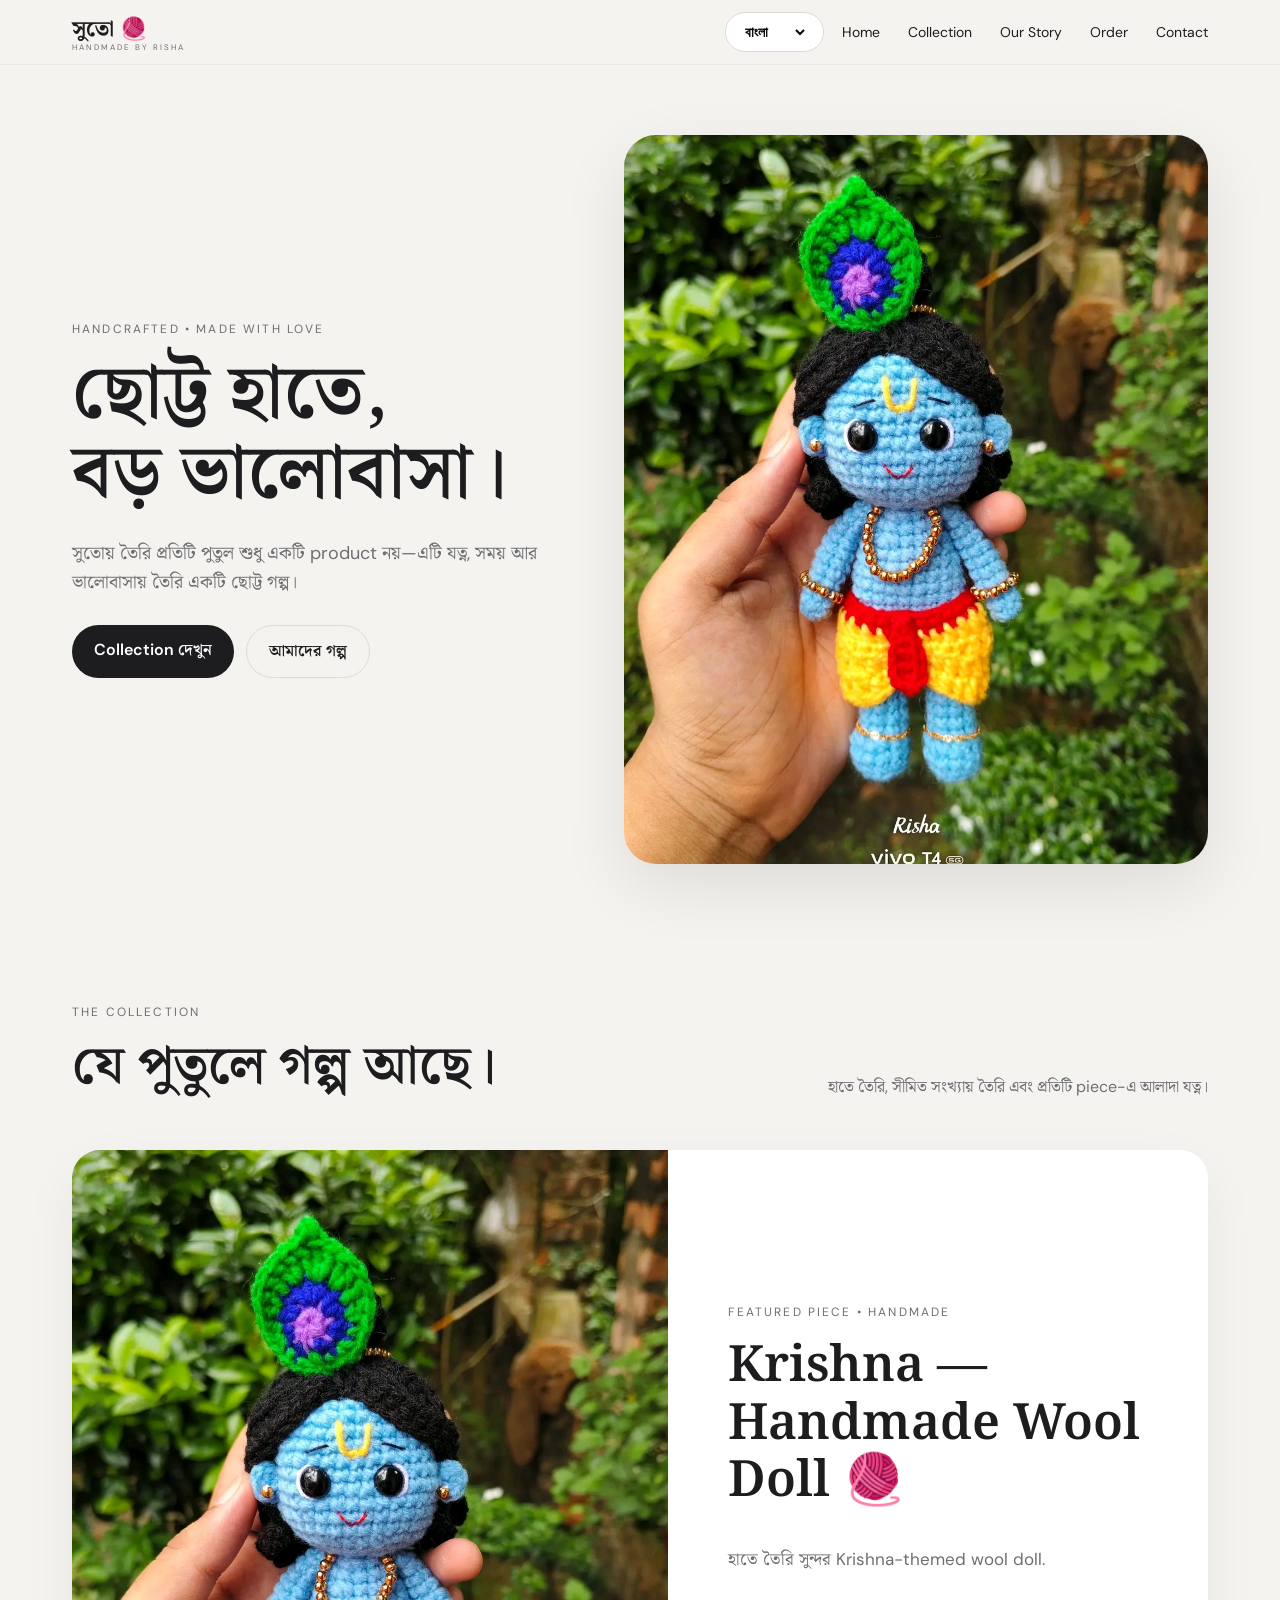
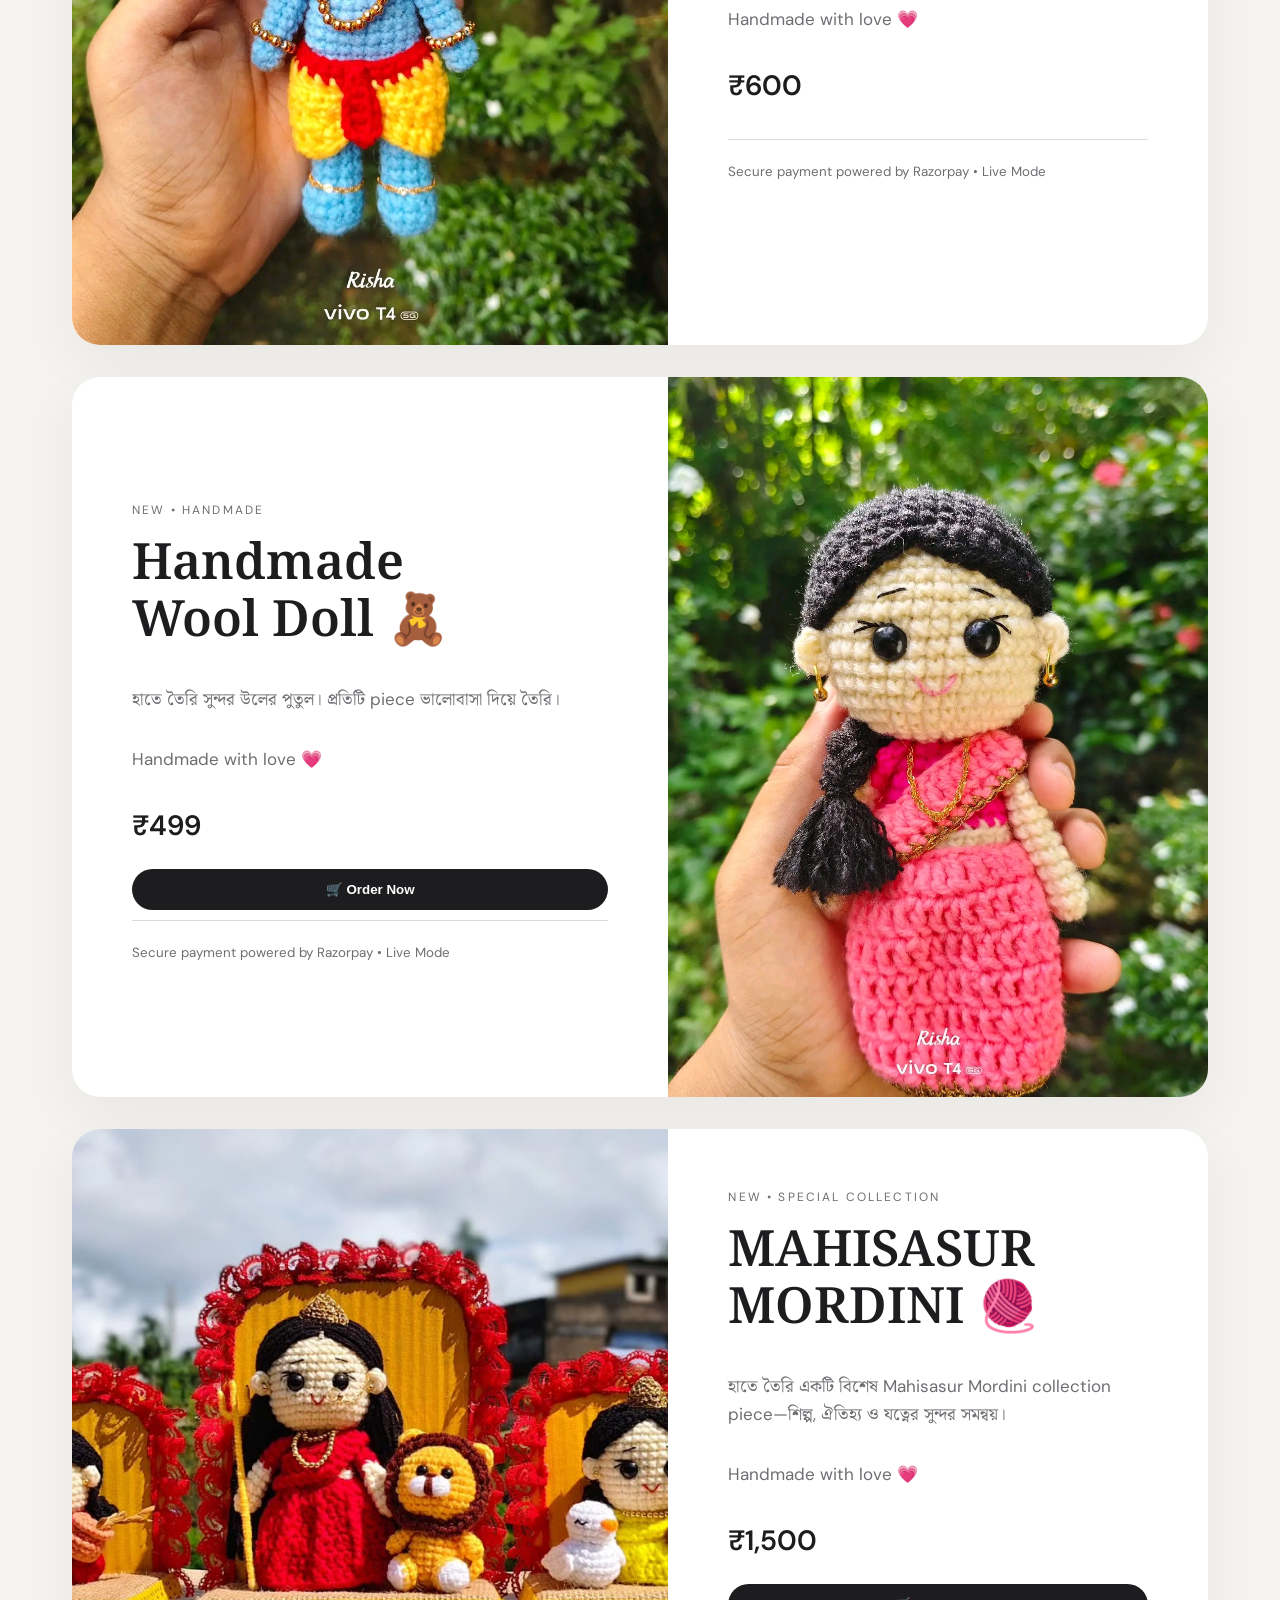
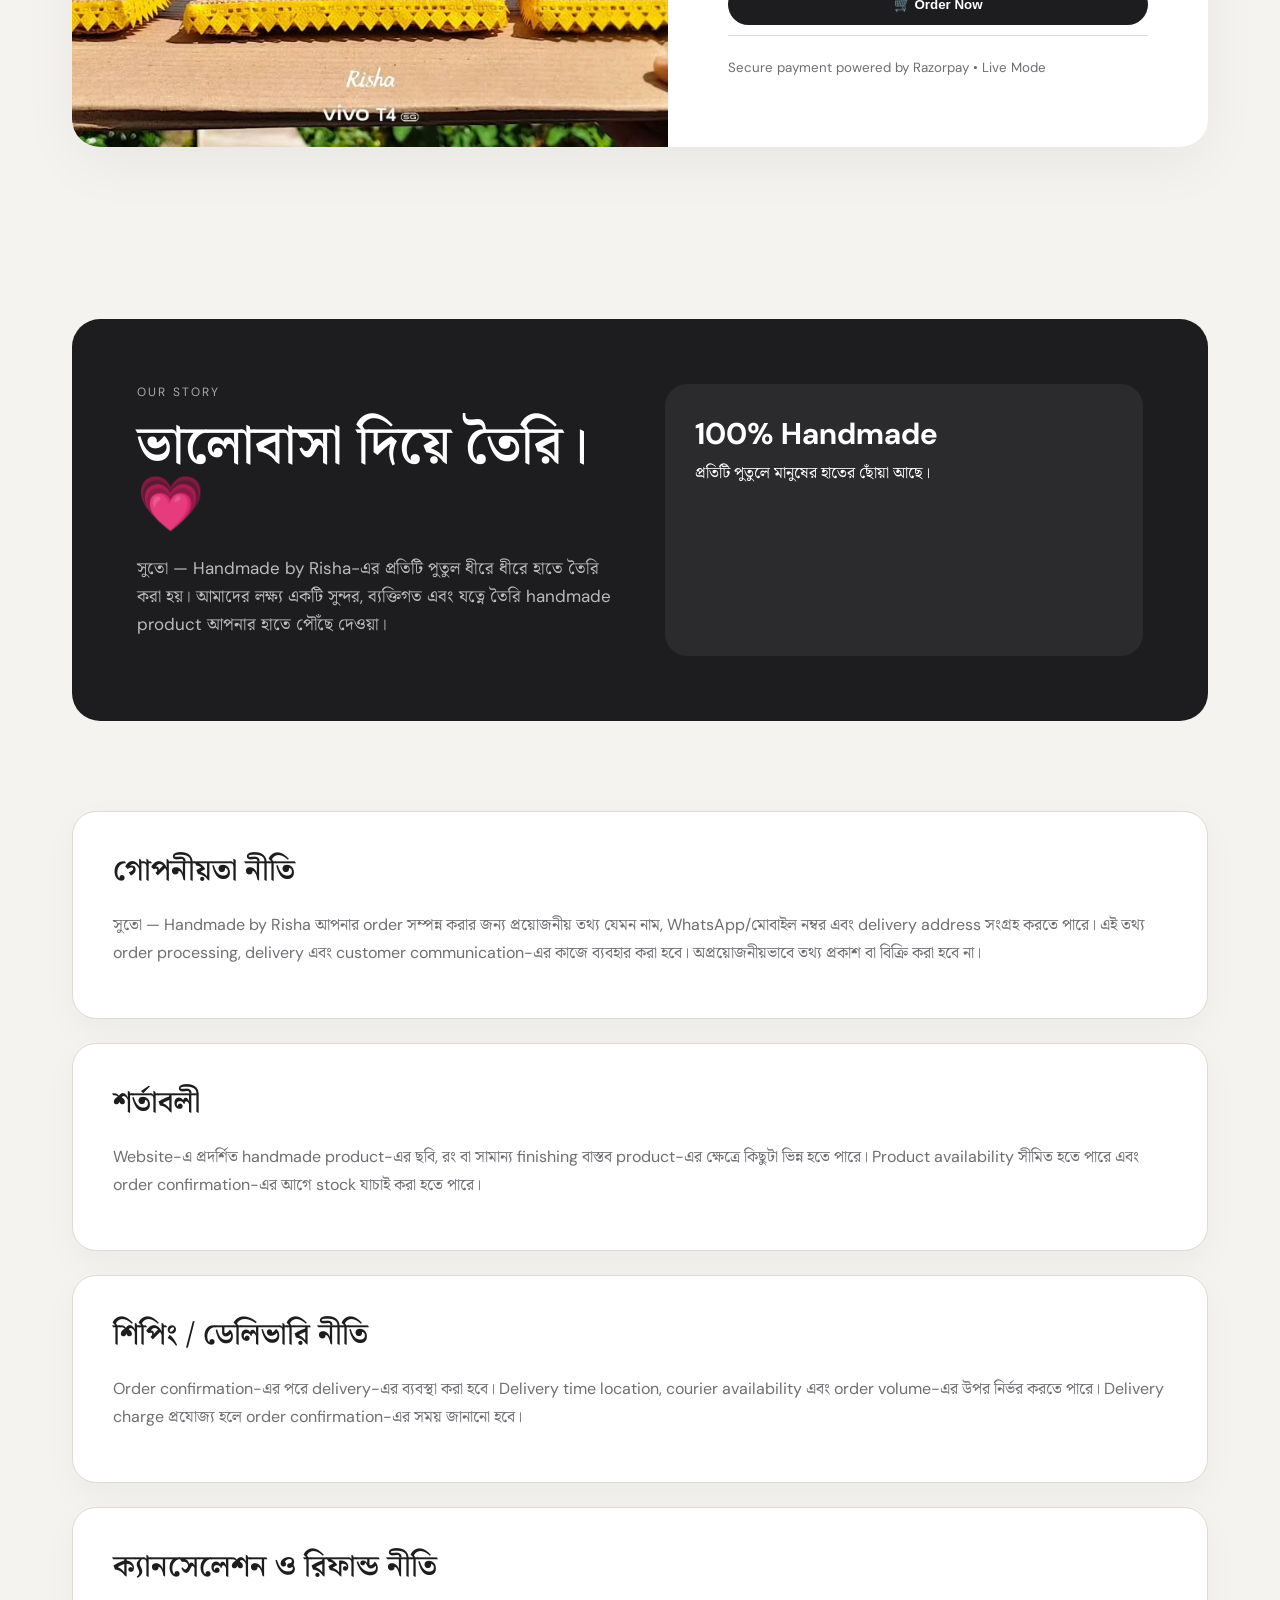
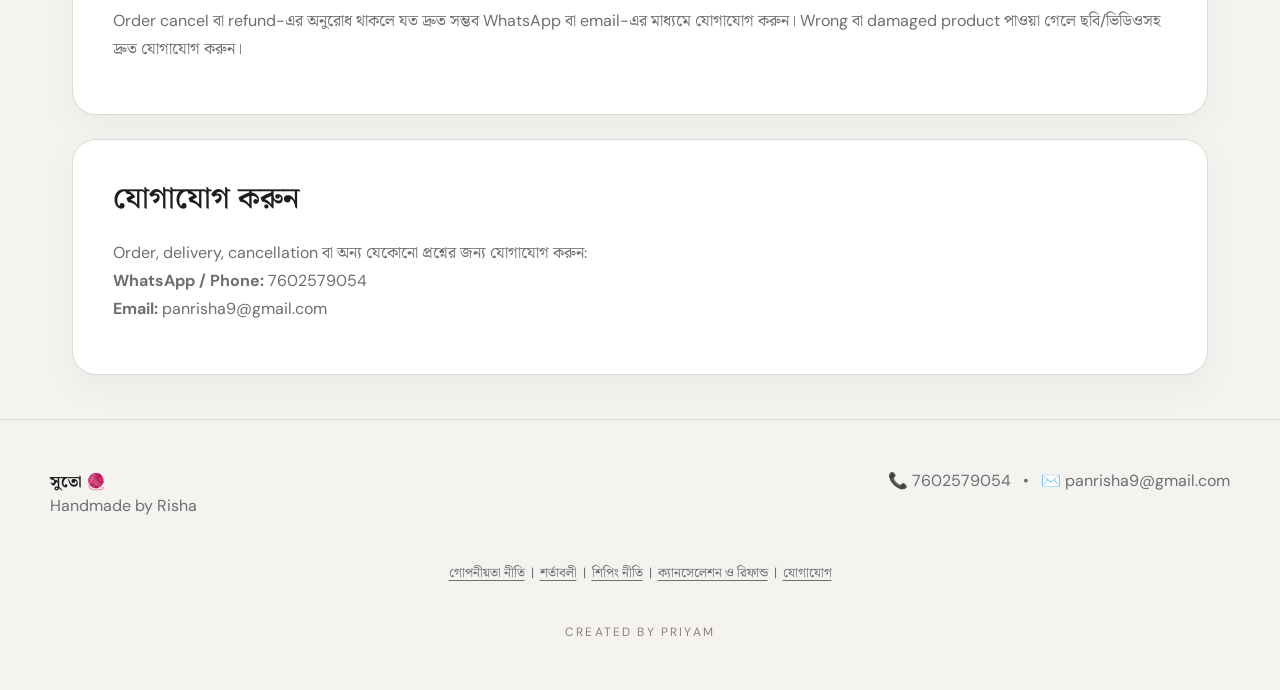
==== commit 428213da: "Update index.html" ====
--- a/index.html
+++ b/index.html
@@ -205,7 +205,18 @@
 privacy_text:"सुतो — Handmade by Risha आपके ऑर्डर को पूरा करने के लिए आवश्यक जानकारी जैसे नाम, WhatsApp/मोबाइल नंबर और डिलीवरी पता ले सकता है। इस जानकारी का उपयोग ऑर्डर प्रोसेसिंग, डिलीवरी और ग्राहक से संपर्क के लिए किया जाएगा। जानकारी को अनावश्यक रूप से साझा या बेचा नहीं जाएगा।",
 terms_title:"नियम और शर्तें",
 terms_text:"Website पर दिखाए गए handmade product की तस्वीर, रंग या finishing वास्तविक product से थोड़ी अलग हो सकती है। Product availability सीमित हो सकती है और order confirmation से पहले stock की जांच की जा सकती है।",
-shipping_title:"शिपिंग / डिलीवरी नीति",en:{nav_home:"Home",nav_collection:"Collection",nav_story:"Our Story",nav_order:"Order",nav_contact:"Contact",hero_eyebrow:"Handcrafted • Made with love",hero_title:"Made by hand,<br>made with love.",hero_text:"Every doll made with yarn is more than a product—it is a little story made with care, time and love.",hero_collection:"View Collection",hero_story:"Our Story",collection_eyebrow:"THE COLLECTION",collection_title:"Every doll has a story.",collection_text:"Handmade in limited quantities, with special care in every piece.",krishna_desc:"A beautiful Krishna-themed wool doll, handmade with care.",handmade_love:"Handmade with love 💗",mahisasur_desc:"A special handmade Mahisasur Mordini collection piece—bringing together art, tradition and careful craftsmanship.",order_now:"🛒 Order Now",story_eyebrow:"OUR STORY",story_title:"Made with love. 💗",story_text:"Every doll from Suto — Handmade by Risha is slowly crafted by hand. Our goal is to deliver a beautiful, personal and carefully handmade product to you.",handmade_100:"100% Handmade",handmade_touch:"Every doll carries the touch of human hands.",order_eyebrow:"PLACE AN ORDER",order_title:"Tell us what you like.",order_text:"Send your order details on WhatsApp and we will contact you.",name_label:"Your Name",phone_label:"WhatsApp Number",address_label:"Delivery Address",qty_label:"Quantity",send_order:"📩 Send Order on WhatsApp",
+shipping_title:"शिपिंग / डिलीवरी नीति",
+shipping_text:"ऑर्डर की पुष्टि के बाद डिलीवरी की व्यवस्था की जाएगी। डिलीवरी का समय location, courier availability और order volume पर निर्भर कर सकता है। यदि delivery charge लागू होता है तो order confirmation के समय बताया जाएगा।",
+refund_title:"कैंसिलेशन और रिफंड नीति",
+refund_text:"ऑर्डर cancel या refund के लिए जितनी जल्दी हो सके WhatsApp या email के माध्यम से संपर्क करें। Wrong या damaged product मिलने पर फोटो/वीडियो के साथ तुरंत संपर्क करें।",
+contact_policy_title:"संपर्क करें",
+contact_policy_text:"Order, delivery, cancellation या किसी अन्य प्रश्न के लिए संपर्क करें:<br><strong>WhatsApp / Phone:</strong> 7602579054<br><strong>Email:</strong> panrisha9@gmail.com",
+privacy_link:"गोपनीयता नीति",
+terms_link:"नियम और शर्तें",
+shipping_link:"शिपिंग नीति",
+refund_link:"कैंसिलेशन और रिफंड",
+contact_link:"संपर्क करें"},
+en:{nav_home:"Home",nav_collection:"Collection",nav_story:"Our Story",nav_order:"Order",nav_contact:"Contact",hero_eyebrow:"Handcrafted • Made with love",hero_title:"Made by hand,<br>made with love.",hero_text:"Every doll made with yarn is more than a product—it is a little story made with care, time and love.",hero_collection:"View Collection",hero_story:"Our Story",collection_eyebrow:"THE COLLECTION",collection_title:"Every doll has a story.",collection_text:"Handmade in limited quantities, with special care in every piece.",krishna_desc:"A beautiful Krishna-themed wool doll, handmade with care.",handmade_love:"Handmade with love 💗",mahisasur_desc:"A special handmade Mahisasur Mordini collection piece—bringing together art, tradition and careful craftsmanship.",order_now:"🛒 Order Now",story_eyebrow:"OUR STORY",story_title:"Made with love. 💗",story_text:"Every doll from Suto — Handmade by Risha is slowly crafted by hand. Our goal is to deliver a beautiful, personal and carefully handmade product to you.",handmade_100:"100% Handmade",handmade_touch:"Every doll carries the touch of human hands.",order_eyebrow:"PLACE AN ORDER",order_title:"Tell us what you like.",order_text:"Send your order details on WhatsApp and we will contact you.",name_label:"Your Name",phone_label:"WhatsApp Number",address_label:"Delivery Address",qty_label:"Quantity",send_order:"📩 Send Order on WhatsApp",
 privacy_title:"Privacy Policy",
 privacy_text:"Suto — Handmade by Risha may collect necessary information such as your name, WhatsApp/mobile number and delivery address to process your order. This information will be used for order processing, delivery and customer communication. Your information will not be unnecessarily shared or sold.",
 terms_title:"Terms & Conditions",
@@ -253,14 +264,4 @@
 });
 </script>
 </body>
-</html>
-shipping_text:"ऑर्डर की पुष्टि के बाद डिलीवरी की व्यवस्था की जाएगी। डिलीवरी का समय location, courier availability और order volume पर निर्भर कर सकता है। यदि delivery charge लागू होता है तो order confirmation के समय बताया जाएगा।",
-refund_title:"कैंसिलेशन और रिफंड नीति",
-refund_text:"ऑर्डर cancel या refund के लिए जितनी जल्दी हो सके WhatsApp या email के माध्यम से संपर्क करें। Wrong या damaged product मिलने पर फोटो/वीडियो के साथ तुरंत संपर्क करें।",
-contact_policy_title:"संपर्क करें",
-contact_policy_text:"Order, delivery, cancellation या किसी अन्य प्रश्न के लिए संपर्क करें:<br><strong>WhatsApp / Phone:</strong> 7602579054<br><strong>Email:</strong> panrisha9@gmail.com",
-privacy_link:"गोपनीयता नीति",
-terms_link:"नियम और शर्तें",
-shipping_link:"शिपिंग नीति",
-refund_link:"कैंसिलेशन और रिफंड",
-contact_link:"संपर्क करें"},+</html>
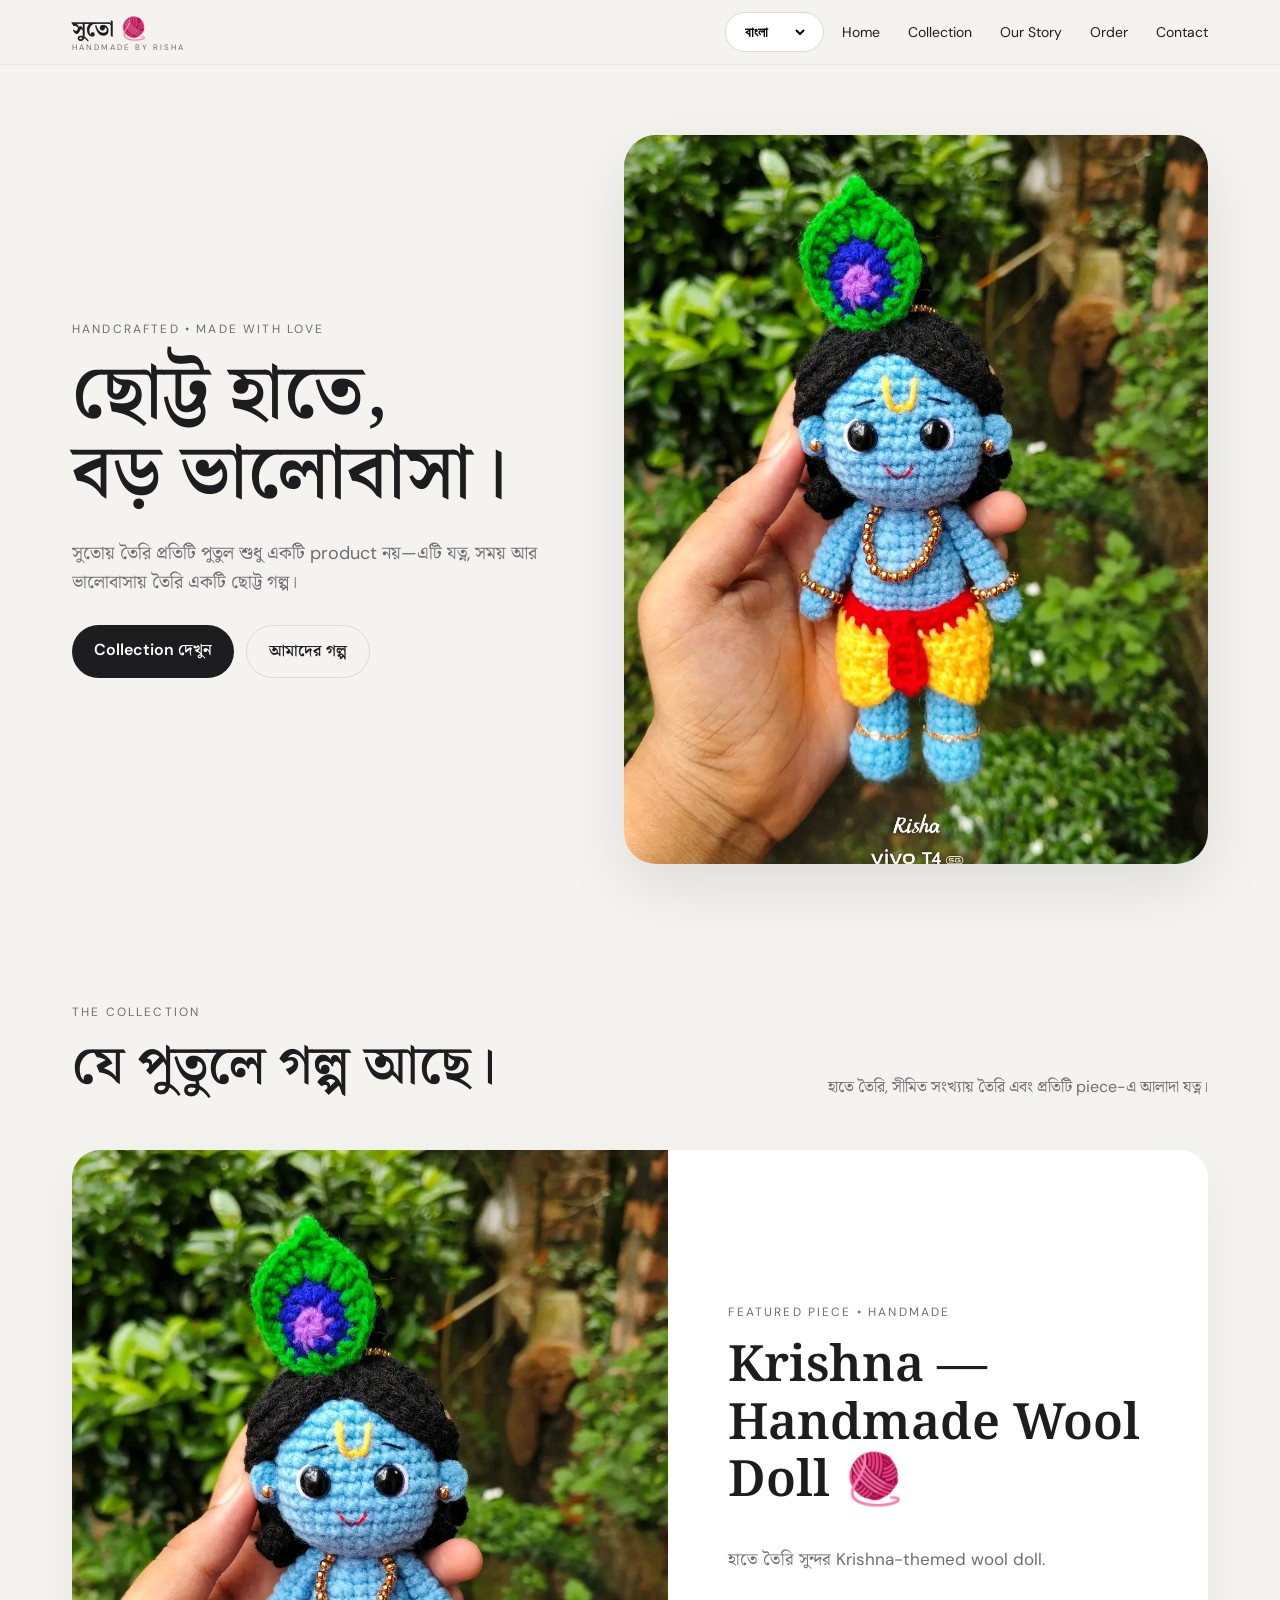
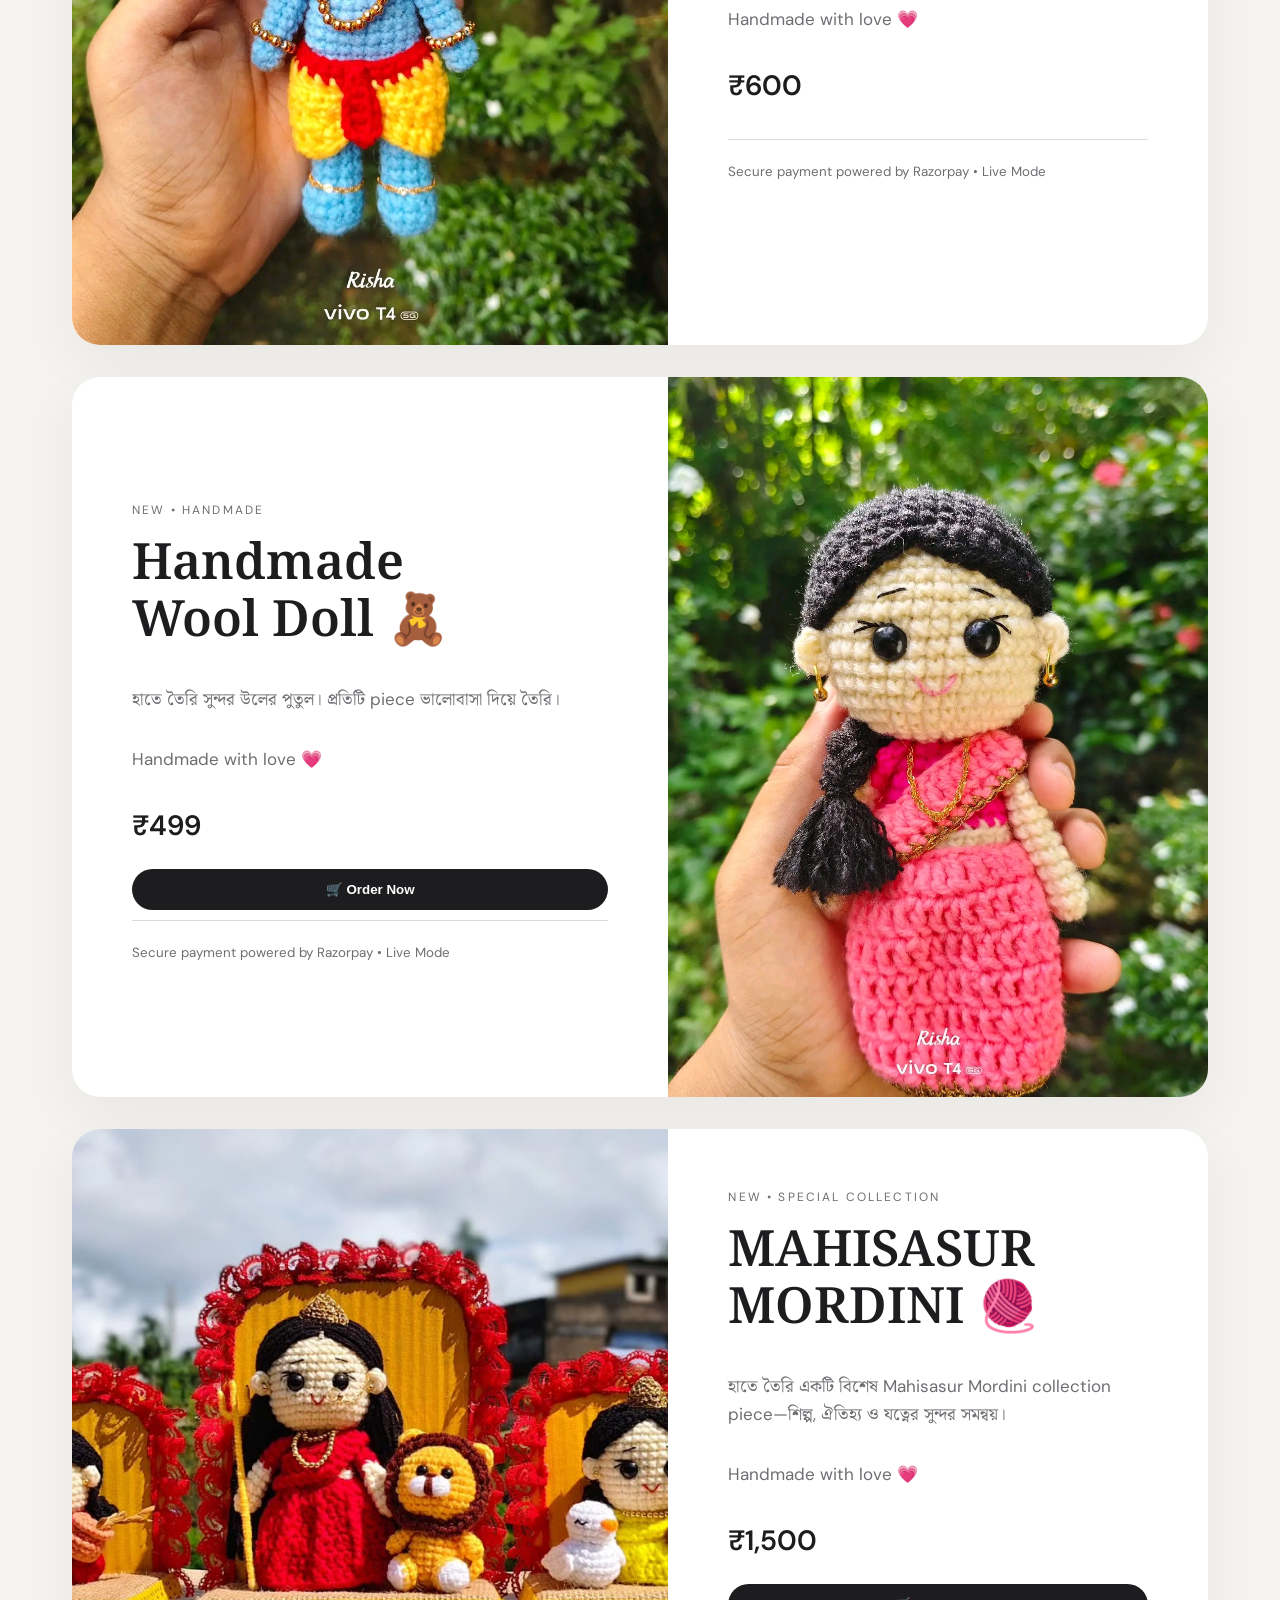
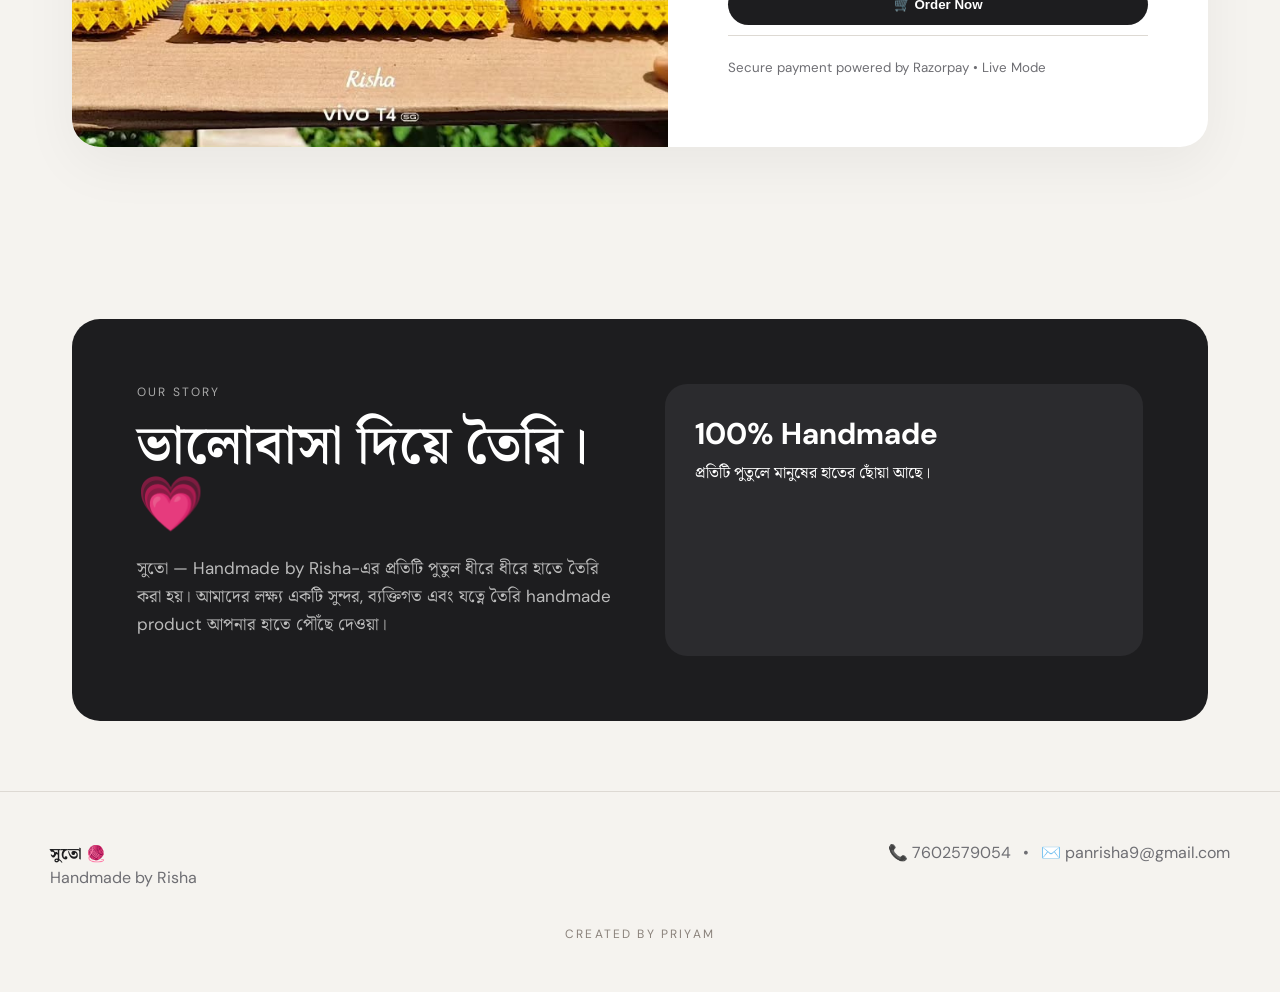
==== commit 99ecfcbd: "Add files via upload" ====
--- a/index.html
+++ b/index.html
@@ -20,14 +20,6 @@
 .story{background:var(--ink);color:#fff;border-radius:28px;padding:65px;display:grid;grid-template-columns:1fr 1fr;gap:50px}.story p{color:#bbb;font-size:17px}.story-card{background:#2b2b2e;border-radius:22px;padding:30px}.story-card strong{display:block;font-size:30px;margin-bottom:8px}
 .order{background:var(--paper);border:1px solid var(--line);border-radius:28px;padding:50px;box-shadow:0 18px 55px #0000000d}.grid{display:grid;grid-template-columns:1fr 1fr;gap:18px}.full{grid-column:1/-1}label{font-weight:600;font-size:14px}input,textarea{width:100%;margin-top:8px;border:1px solid var(--line);background:#faf9f7;border-radius:16px;padding:15px;font:inherit}textarea{min-height:125px;resize:vertical}.summary{margin-top:24px;background:#ece7e1;border-radius:20px;padding:22px;display:flex;justify-content:space-between;font-size:18px}.summary strong{font-size:27px}.wa{width:100%;margin-top:18px;border:0;border-radius:999px;padding:16px;background:var(--green);color:#fff;font-weight:600;font-size:16px}
 footer{border-top:1px solid var(--line);padding:50px 22px;color:var(--muted)}.foot{max-width:1180px;margin:auto;display:flex;justify-content:space-between;gap:20px;flex-wrap:wrap}
-
-.policy-links{line-height:2}
-.policy-links a{text-decoration:underline;text-underline-offset:3px}
-.policy-panel{max-width:1180px;margin:0 auto 24px;background:var(--paper);border:1px solid var(--line);border-radius:24px;padding:35px 40px;box-shadow:0 12px 35px #0000000a}
-.policy-panel h3{font-size:30px;margin:0 0 12px}
-.policy-panel p,.policy-panel li{color:var(--muted);line-height:1.75}
-.policy-panel ul{padding-left:22px}
-@media(max-width:800px){.policy-panel{padding:28px 22px}.policy-links{font-size:12px}}
 @media(max-width:800px){.links{display:none;position:absolute;top:64px;left:0;right:0;padding:18px 22px;background:#f5f3effa;flex-direction:column;gap:15px}.links.open{display:flex}.menu{display:block}.hero{grid-template-columns:1fr;min-height:auto;padding-top:30px}.hero-img{order:1}.hero-copy{order:2}.section{padding:60px 18px}.head{display:block}.product{grid-template-columns:1fr}.product-img{min-height:390px}.content{padding:35px 25px}.story{grid-template-columns:1fr;padding:35px 25px}.order{padding:28px 22px}.grid{grid-template-columns:1fr}.full{grid-column:auto}.lang{margin-left:auto;margin-right:10px}}
 /* Premium motion */
 body{overflow-x:hidden}nav{animation:navDrop .7s cubic-bezier(.2,.8,.2,1) both}
@@ -113,47 +105,12 @@
 </div><div class="summary"><span>Total</span><strong id="total">₹499</strong></div><button class="wa" id="send" data-t="send_order">📩 Send Order on WhatsApp</button>
 <p style="font-size:12px;color:#6e6e73;margin-top:12px">WhatsApp: <b>7602579054</b> • Email: <b>panrisha9@gmail.com</b></p></div>
 </section>
-
-<section class="section" id="policies" style="padding-top:20px;padding-bottom:20px">
-  <div class="policy-panel" id="privacy">
-    <h3 data-t="privacy_title">গোপনীয়তা নীতি</h3>
-    <p data-t="privacy_text">সুতো — Handmade by Risha আপনার order সম্পন্ন করার জন্য প্রয়োজনীয় তথ্য যেমন নাম, WhatsApp/মোবাইল নম্বর এবং delivery address সংগ্রহ করতে পারে। এই তথ্য order processing, delivery এবং customer communication-এর কাজে ব্যবহার করা হবে। অপ্রয়োজনীয়ভাবে তথ্য প্রকাশ বা বিক্রি করা হবে না।</p>
-  </div>
-
-  <div class="policy-panel" id="terms">
-    <h3 data-t="terms_title">শর্তাবলী</h3>
-    <p data-t="terms_text">Website-এ প্রদর্শিত handmade product-এর ছবি, রং বা সামান্য finishing বাস্তব product-এর ক্ষেত্রে কিছুটা ভিন্ন হতে পারে। Product availability সীমিত হতে পারে এবং order confirmation-এর আগে stock যাচাই করা হতে পারে।</p>
-  </div>
-
-  <div class="policy-panel" id="shipping">
-    <h3 data-t="shipping_title">শিপিং / ডেলিভারি নীতি</h3>
-    <p data-t="shipping_text">Order confirmation-এর পরে delivery-এর ব্যবস্থা করা হবে। Delivery time location, courier availability এবং order volume-এর উপর নির্ভর করতে পারে। Delivery charge প্রযোজ্য হলে order confirmation-এর সময় জানানো হবে।</p>
-  </div>
-
-  <div class="policy-panel" id="refund">
-    <h3 data-t="refund_title">ক্যানসেলেশন ও রিফান্ড নীতি</h3>
-    <p data-t="refund_text">Order cancel বা refund-এর অনুরোধ থাকলে যত দ্রুত সম্ভব WhatsApp বা email-এর মাধ্যমে যোগাযোগ করুন। Wrong বা damaged product পাওয়া গেলে ছবি/ভিডিওসহ দ্রুত যোগাযোগ করুন।</p>
-  </div>
-
-  <div class="policy-panel" id="contact-policy">
-    <h3 data-t="contact_policy_title">যোগাযোগ করুন</h3>
-    <p data-t="contact_policy_text">Order, delivery, cancellation বা অন্য যেকোনো প্রশ্নের জন্য যোগাযোগ করুন:<br><strong>WhatsApp / Phone:</strong> 7602579054<br><strong>Email:</strong> panrisha9@gmail.com</p>
-  </div>
-</section>
-
 </main>
 
 <footer id="contact">
 <div class="foot">
 <div><b style="color:#1d1d1f">সুতো 🧶</b><br>Handmade by Risha</div>
 <div>📞 7602579054 &nbsp; • &nbsp; ✉️ panrisha9@gmail.com</div>
-<div class="policy-links" style="width:100%;text-align:center;margin-top:24px;font-size:13px">
-<a href="#privacy" data-t="privacy_link">গোপনীয়তা নীতি</a> &nbsp;|&nbsp;
-<a href="#terms" data-t="terms_link">শর্তাবলী</a> &nbsp;|&nbsp;
-<a href="#shipping" data-t="shipping_link">শিপিং নীতি</a> &nbsp;|&nbsp;
-<a href="#refund" data-t="refund_link">ক্যানসেলেশন ও রিফান্ড</a> &nbsp;|&nbsp;
-<a href="#contact-policy" data-t="contact_link">যোগাযোগ</a>
-</div>
 <div style="width:100%;text-align:center;margin-top:18px;font-size:12px;letter-spacing:.18em;text-transform:uppercase;color:#8a827b">created by priyam</div>
 </div>
 </footer>
@@ -184,84 +141,19 @@
 document.querySelectorAll(".links a").forEach(a=>a.onclick=()=>document.getElementById("links").classList.remove("open"));
 
 const translations={
-bn:{nav_home:"হোম",nav_collection:"কালেকশন",nav_story:"আমাদের গল্প",nav_order:"অর্ডার",nav_contact:"যোগাযোগ",hero_eyebrow:"হাতে তৈরি • ভালোবাসা দিয়ে তৈরি",hero_title:"ছোট্ট হাতে,<br>বড় ভালোবাসা।",hero_text:"সুতোয় তৈরি প্রতিটি পুতুল শুধু একটি product নয়—এটি যত্ন, সময় আর ভালোবাসায় তৈরি একটি ছোট্ট গল্প।",hero_collection:"কালেকশন দেখুন",hero_story:"আমাদের গল্প",collection_eyebrow:"কালেকশন",collection_title:"যে পুতুলে গল্প আছে।",collection_text:"হাতে তৈরি, সীমিত সংখ্যায় তৈরি এবং প্রতিটি piece-এ আলাদা যত্ন।",krishna_desc:"হাতে তৈরি সুন্দর Krishna-themed wool doll.",handmade_love:"ভালোবাসা দিয়ে তৈরি 💗",mahisasur_desc:"হাতে তৈরি একটি বিশেষ Mahisasur Mordini collection piece—শিল্প, ঐতিহ্য ও যত্নের সুন্দর সমন্বয়।",order_now:"🛒 Order Now",story_eyebrow:"আমাদের গল্প",story_title:"ভালোবাসা দিয়ে তৈরি। 💗",story_text:"সুতো — Handmade by Risha-এর প্রতিটি পুতুল ধীরে ধীরে হাতে তৈরি করা হয়। আমাদের লক্ষ্য একটি সুন্দর, ব্যক্তিগত এবং যত্নে তৈরি handmade product আপনার হাতে পৌঁছে দেওয়া।",handmade_100:"100% হাতে তৈরি",handmade_touch:"প্রতিটি পুতুলে মানুষের হাতের ছোঁয়া আছে।",order_eyebrow:"অর্ডার করুন",order_title:"আপনার পছন্দটি বলুন।",order_text:"Order details WhatsApp-এ পাঠিয়ে দ্রুত যোগাযোগ করুন।",name_label:"আপনার নাম",phone_label:"WhatsApp নম্বর",address_label:"ডেলিভারি ঠিকানা",qty_label:"পরিমাণ",send_order:"📩 WhatsApp-এ অর্ডার পাঠান",
-privacy_title:"গোপনীয়তা নীতি",
-privacy_text:"সুতো — Handmade by Risha আপনার অর্ডার সম্পন্ন করার জন্য প্রয়োজনীয় তথ্য যেমন নাম, WhatsApp/মোবাইল নম্বর এবং ডেলিভারি ঠিকানা সংগ্রহ করতে পারে। এই তথ্য অর্ডার প্রক্রিয়াকরণ, ডেলিভারি এবং গ্রাহকের সঙ্গে যোগাযোগের কাজে ব্যবহার করা হবে। অপ্রয়োজনীয়ভাবে তথ্য প্রকাশ বা বিক্রি করা হবে না।",
-terms_title:"শর্তাবলী",
-terms_text:"Website-এ প্রদর্শিত handmade product-এর ছবি, রং বা সামান্য finishing বাস্তব product-এর ক্ষেত্রে কিছুটা ভিন্ন হতে পারে। Product availability সীমিত হতে পারে এবং order confirmation-এর আগে stock যাচাই করা হতে পারে।",
-shipping_title:"শিপিং / ডেলিভারি নীতি",
-shipping_text:"অর্ডার নিশ্চিত হওয়ার পরে ডেলিভারির ব্যবস্থা করা হবে। ডেলিভারির সময় location, courier availability এবং order volume-এর উপর নির্ভর করতে পারে। Delivery charge প্রযোজ্য হলে orderrefund_title:"ক্যানসেলেশন ও রিফান্ড নীতি",
-refund_text:"অর্ডার cancel বা refund-এর অনুরোধ থাকলে যত দ্রুত সম্ভব WhatsApp বা email-এর মাধ্যমে যোগাযোগ করুন। Wrong বা damaged product পাওয়া গেলে ছবি/ভিডিওসহ দ্রুত যোগাযোগ করুন।",
-contact_policy_title:"যোগাযোগ করুন",
-contact_policy_text:"Order, delivery, cancellation বা অন্য যেকোনো প্রশ্নের জন্য যোগাযোগ করুন:<br><strong>WhatsApp / Phone:</strong> 7602579054<br><strong>Email:</strong> panrisha9@gmail.com",
-privacy_link:"গোপনীয়তা নীতি",
-terms_link:"শর্তাবলী",
-shipping_link:"শিপিং নীতি",
-refund_link:"ক্যানসেলেশন ও রিফান্ড",
-contact_link:"যোগাযোগ"},
-
-hi:{nav_home:"होम",nav_collection:"कलेक्शन",nav_story:"हमारी कहानी",nav_order:"ऑर्डर",nav_contact:"संपर्क",hero_eyebrow:"हाथ से बनाया • प्यार से बनाया",hero_title:"छोटे हाथों से,<br>बड़े प्यार के साथ।",hero_text:"धागे से बनी हर गुड़िया सिर्फ एक product नहीं—यह देखभाल, समय और प्यार से बनी एक छोटी-सी कहानी है।",hero_collection:"कलेक्शन देखें",hero_story:"हमारी कहानी",collection_eyebrow:"कलेक्शन",collection_title:"हर गुड़िया की अपनी कहानी है।",collection_text:"हाथ से बनी, सीमित संख्या में तैयार और हर piece में खास देखभाल।",krishna_desc:"हाथ से बनी सुंदर Krishna-themed wool doll.",handmade_love:"प्यार से बनाया गया 💗",mahisasur_desc:"हाथ से बना विशेष Mahisasur Mordini collection piece—कला, परंपरा और देखभाल का सुंदर मेल।",order_now:"🛒 Order Now",story_eyebrow:"हमारी कहानी",story_title:"प्यार से बनाया गया। 💗",story_text:"सुतो — Handmade by Risha की हर गुड़िया धीरे-धीरे हाथ से बनाई जाती है। हमारा लक्ष्य एक सुंदर, व्यक्तिगत और प्यार से बनाया हुआ handmade product आपके हाथों तक पहुंचाना है।",handmade_100:"100% हाथ से बनाया",handmade_touch:"हर गुड़िया में इंसानी हाथों का स्पर्श है।",order_eyebrow:"ऑर्डर करें",order_title:"अपनी पसंद बताएं।",order_text:"Order details WhatsApp पर भेजकर जल्दी संपर्क करें।",name_label:"आपका नाम",phone_label:"WhatsApp नंबर",address_label:"डिलीवरी पता",qty_label:"मात्रा",send_order:"📩 WhatsApp पर ऑर्डर भेजें",
-privacy_title:"गोपनीयता नीति",
-privacy_text:"सुतो — Handmade by Risha आपके ऑर्डर को पूरा करने के लिए आवश्यक जानकारी जैसे नाम, WhatsApp/मोबाइल नंबर और डिलीवरी पता ले सकता है। इस जानकारी का उपयोग ऑर्डर प्रोसेसिंग, डिलीवरी और ग्राहक से संपर्क के लिए किया जाएगा। जानकारी को अनावश्यक रूप से साझा या बेचा नहीं जाएगा।",
-terms_title:"नियम और शर्तें",
-terms_text:"Website पर दिखाए गए handmade product की तस्वीर, रंग या finishing वास्तविक product से थोड़ी अलग हो सकती है। Product availability सीमित हो सकती है और order confirmation से पहले stock की जांच की जा सकती है।",
-shipping_title:"शिपिंग / डिलीवरी नीति",
-shipping_text:"ऑर्डर की पुष्टि के बाद डिलीवरी की व्यवस्था की जाएगी। डिलीवरी का समय location, courier availability और order volume पर निर्भर कर सकता है। यदि delivery charge लागू होता है तो order confirmation के समय बताया जाएगा।",
-refund_title:"कैंसिलेशन और रिफंड नीति",
-refund_text:"ऑर्डर cancel या refund के लिए जितनी जल्दी हो सके WhatsApp या email के माध्यम से संपर्क करें। Wrong या damaged product मिलने पर फोटो/वीडियो के साथ तुरंत संपर्क करें।",
-contact_policy_title:"संपर्क करें",
-contact_policy_text:"Order, delivery, cancellation या किसी अन्य प्रश्न के लिए संपर्क करें:<br><strong>WhatsApp / Phone:</strong> 7602579054<br><strong>Email:</strong> panrisha9@gmail.com",
-privacy_link:"गोपनीयता नीति",
-terms_link:"नियम और शर्तें",
-shipping_link:"शिपिंग नीति",
-refund_link:"कैंसिलेशन और रिफंड",
-contact_link:"संपर्क करें"},
-en:{nav_home:"Home",nav_collection:"Collection",nav_story:"Our Story",nav_order:"Order",nav_contact:"Contact",hero_eyebrow:"Handcrafted • Made with love",hero_title:"Made by hand,<br>made with love.",hero_text:"Every doll made with yarn is more than a product—it is a little story made with care, time and love.",hero_collection:"View Collection",hero_story:"Our Story",collection_eyebrow:"THE COLLECTION",collection_title:"Every doll has a story.",collection_text:"Handmade in limited quantities, with special care in every piece.",krishna_desc:"A beautiful Krishna-themed wool doll, handmade with care.",handmade_love:"Handmade with love 💗",mahisasur_desc:"A special handmade Mahisasur Mordini collection piece—bringing together art, tradition and careful craftsmanship.",order_now:"🛒 Order Now",story_eyebrow:"OUR STORY",story_title:"Made with love. 💗",story_text:"Every doll from Suto — Handmade by Risha is slowly crafted by hand. Our goal is to deliver a beautiful, personal and carefully handmade product to you.",handmade_100:"100% Handmade",handmade_touch:"Every doll carries the touch of human hands.",order_eyebrow:"PLACE AN ORDER",order_title:"Tell us what you like.",order_text:"Send your order details on WhatsApp and we will contact you.",name_label:"Your Name",phone_label:"WhatsApp Number",address_label:"Delivery Address",qty_label:"Quantity",send_order:"📩 Send Order on WhatsApp",
-privacy_title:"Privacy Policy",
-privacy_text:"Suto — Handmade by Risha may collect necessary information such as your name, WhatsApp/mobile number and delivery address to process your order. This information will be used for order processing, delivery and customer communication. Your information will not be unnecessarily shared or sold.",
-terms_title:"Terms & Conditions",
-terms_text:"Images, colours or minor finishing details of handmade products shown on the website may vary slightly from the actual product. Product availability may be limited and stock may be checked before order confirmation.",
-shipping_title:"Shipping / Delivery Policy",
-shipping_text:"Delivery will be arranged after order confirmation. Delivery time may depend on location, courier availability and order volume. If a delivery charge applies, it will be communicated at the time of order confirmation.",
-refund_title:"Cancellation & Refund Policy",
-refund_text:"For order cancellation or refund requests, please contact us as soon as possible through WhatsApp or email. If you receive a wrong or damaged product, please contact us promptly with photos/videos.",
-contact_policy_title:"Contact Us",
-contact_policy_text:"For any questions regarding orders, delivery or cancellation, contact us:<br><strong>WhatsApp / Phone:</strong> 7602579054<br><strong>Email:</strong> panrisha9@gmail.com",
-privacy_link:"Privacy Policy",
-terms_link:"Terms & Conditions",
-shipping_link:"Shipping Policy",
-refund_link:"Cancellation & Refund",
-contact_link:"Contact Us"}
+bn:{nav_home:"হোম",nav_collection:"কালেকশন",nav_story:"আমাদের গল্প",nav_order:"অর্ডার",nav_contact:"যোগাযোগ",hero_eyebrow:"হাতে তৈরি • ভালোবাসা দিয়ে তৈরি",hero_title:"ছোট্ট হাতে,<br>বড় ভালোবাসা।",hero_text:"সুতোয় তৈরি প্রতিটি পুতুল শুধু একটি product নয়—এটি যত্ন, সময় আর ভালোবাসায় তৈরি একটি ছোট্ট গল্প।",hero_collection:"কালেকশন দেখুন",hero_story:"আমাদের গল্প",collection_eyebrow:"কালেকশন",collection_title:"যে পুতুলে গল্প আছে।",collection_text:"হাতে তৈরি, সীমিত সংখ্যায় তৈরি এবং প্রতিটি piece-এ আলাদা যত্ন।",krishna_desc:"হাতে তৈরি সুন্দর Krishna-themed wool doll.",handmade_love:"ভালোবাসা দিয়ে তৈরি 💗",mahisasur_desc:"হাতে তৈরি একটি বিশেষ Mahisasur Mordini collection piece—শিল্প, ঐতিহ্য ও যত্নের সুন্দর সমন্বয়।",order_now:"🛒 Order Now",story_eyebrow:"আমাদের গল্প",story_title:"ভালোবাসা দিয়ে তৈরি। 💗",story_text:"সুতো — Handmade by Risha-এর প্রতিটি পুতুল ধীরে ধীরে হাতে তৈরি করা হয়। আমাদের লক্ষ্য একটি সুন্দর, ব্যক্তিগত এবং যত্নে তৈরি handmade product আপনার হাতে পৌঁছে দেওয়া।",handmade_100:"100% হাতে তৈরি",handmade_touch:"প্রতিটি পুতুলে মানুষের হাতের ছোঁয়া আছে।",order_eyebrow:"অর্ডার করুন",order_title:"আপনার পছন্দটি বলুন।",order_text:"Order details WhatsApp-এ পাঠিয়ে দ্রুত যোগাযোগ করুন।",name_label:"আপনার নাম",phone_label:"WhatsApp নম্বর",address_label:"ডেলিভারি ঠিকানা",qty_label:"পরিমাণ",send_order:"📩 WhatsApp-এ অর্ডার পাঠান"},
+hi:{nav_home:"होम",nav_collection:"कलेक्शन",nav_story:"हमारी कहानी",nav_order:"ऑर्डर",nav_contact:"संपर्क",hero_eyebrow:"हाथ से बनाया • प्यार से बनाया",hero_title:"छोटे हाथों से,<br>बड़े प्यार के साथ।",hero_text:"धागे से बनी हर गुड़िया सिर्फ एक product नहीं—यह देखभाल, समय और प्यार से बनी एक छोटी-सी कहानी है।",hero_collection:"कलेक्शन देखें",hero_story:"हमारी कहानी",collection_eyebrow:"कलेक्शन",collection_title:"हर गुड़िया की अपनी कहानी है।",collection_text:"हाथ से बनी, सीमित संख्या में तैयार और हर piece में खास देखभाल।",krishna_desc:"हाथ से बनी सुंदर Krishna-themed wool doll.",handmade_love:"प्यार से बनाया गया 💗",mahisasur_desc:"हाथ से बना विशेष Mahisasur Mordini collection piece—कला, परंपरा और देखभाल का सुंदर मेल।",order_now:"🛒 Order Now",story_eyebrow:"हमारी कहानी",story_title:"प्यार से बनाया गया। 💗",story_text:"सुतो — Handmade by Risha की हर गुड़िया धीरे-धीरे हाथ से बनाई जाती है। हमारा लक्ष्य एक सुंदर, व्यक्तिगत और प्यार से बनाया हुआ handmade product आपके हाथों तक पहुंचाना है।",handmade_100:"100% हाथ से बनाया",handmade_touch:"हर गुड़िया में इंसानी हाथों का स्पर्श है।",order_eyebrow:"ऑर्डर करें",order_title:"अपनी पसंद बताएं।",order_text:"Order details WhatsApp पर भेजकर जल्दी संपर्क करें।",name_label:"आपका नाम",phone_label:"WhatsApp नंबर",address_label:"डिलीवरी पता",qty_label:"मात्रा",send_order:"📩 WhatsApp पर ऑर्डर भेजें"},
+en:{nav_home:"Home",nav_collection:"Collection",nav_story:"Our Story",nav_order:"Order",nav_contact:"Contact",hero_eyebrow:"Handcrafted • Made with love",hero_title:"Made by hand,<br>made with love.",hero_text:"Every doll made with yarn is more than a product—it is a little story made with care, time and love.",hero_collection:"View Collection",hero_story:"Our Story",collection_eyebrow:"THE COLLECTION",collection_title:"Every doll has a story.",collection_text:"Handmade in limited quantities, with special care in every piece.",krishna_desc:"A beautiful Krishna-themed wool doll, handmade with care.",handmade_love:"Handmade with love 💗",mahisasur_desc:"A special handmade Mahisasur Mordini collection piece—bringing together art, tradition and careful craftsmanship.",order_now:"🛒 Order Now",story_eyebrow:"OUR STORY",story_title:"Made with love. 💗",story_text:"Every doll from Suto — Handmade by Risha is slowly crafted by hand. Our goal is to deliver a beautiful, personal and carefully handmade product to you.",handmade_100:"100% Handmade",handmade_touch:"Every doll carries the touch of human hands.",order_eyebrow:"PLACE AN ORDER",order_title:"Tell us what you like.",order_text:"Send your order details on WhatsApp and we will contact you.",name_label:"Your Name",phone_label:"WhatsApp Number",address_label:"Delivery Address",qty_label:"Quantity",send_order:"📩 Send Order on WhatsApp"}
 };
-
 function applyLanguage(lang){
 document.documentElement.lang=lang;
-document.querySelectorAll("[data-t]").forEach(el=>{
-const key=el.dataset.t;
-if(translations[lang][key]!=null)el.innerHTML=translations[lang][key]
-});
+document.querySelectorAll("[data-t]").forEach(el=>{const key=el.dataset.t;if(translations[lang][key]!=null)el.innerHTML=translations[lang][key]});
 }
-
 document.getElementById("language").addEventListener("change",e=>applyLanguage(e.target.value));
 
 const revealItems=document.querySelectorAll(".section,footer");
-
-const revealObserver=new IntersectionObserver(entries=>{
-entries.forEach(entry=>{
-if(entry.isIntersecting){
-entry.target.style.opacity="1";
-entry.target.style.transform="translateY(0)";
-revealObserver.unobserve(entry.target)
-}
-})
-},{threshold:.08});
-
-revealItems.forEach(el=>{
-el.style.opacity="0";
-el.style.transform="translateY(22px)";
-el.style.transition="opacity .8s ease, transform .8s cubic-bezier(.2,.8,.2,1)";
-revealObserver.observe(el)
-});
+const revealObserver=new IntersectionObserver(entries=>{entries.forEach(entry=>{if(entry.isIntersecting){entry.target.style.opacity="1";entry.target.style.transform="translateY(0)";revealObserver.unobserve(entry.target)}})},{threshold:.08});
+revealItems.forEach(el=>{el.style.opacity="0";el.style.transform="translateY(22px)";el.style.transition="opacity .8s ease, transform .8s cubic-bezier(.2,.8,.2,1)";revealObserver.observe(el)});
 </script>
 </body>
 </html>
